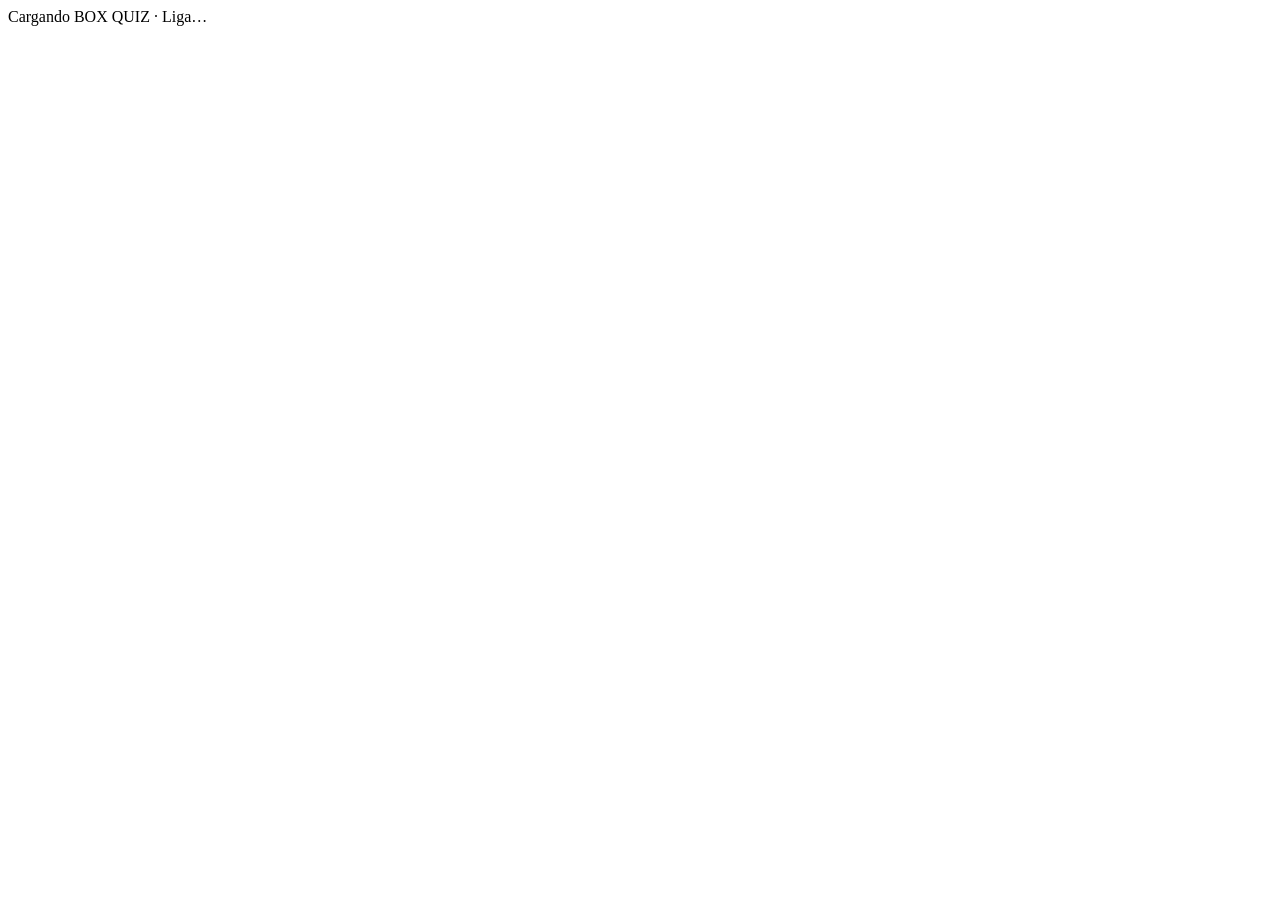
==== liga.html @ dbf91085 "Preparar BOX QUIZ V4 — liga.html" ====
<!doctype html>
<html lang="es">
<head>
<meta charset="utf-8">
<meta name="viewport" content="width=device-width,initial-scale=1,maximum-scale=1,viewport-fit=cover">
<meta name="theme-color" content="#0a0d12">
<meta name="description" content="BOX QUIZ Liga: hasta 10 jugadores por sala. Responde trivia de CrossFit y llega primero a 100 puntos.">
<title>BOX QUIZ · Liga multijugador</title>

<link rel="stylesheet" href="./liga.css?v=4">
<script defer src="./questions.js?v=4"></script>
<script defer src="./config.js?v=4"></script>
<script defer src="./liga.js?v=4"></script>
</head>
<body>
<div id="app"><div class="loading">Cargando BOX QUIZ · Liga…</div></div>
<noscript>Activa JavaScript para entrar en la liga de BOX QUIZ.</noscript>
</body>
</html>
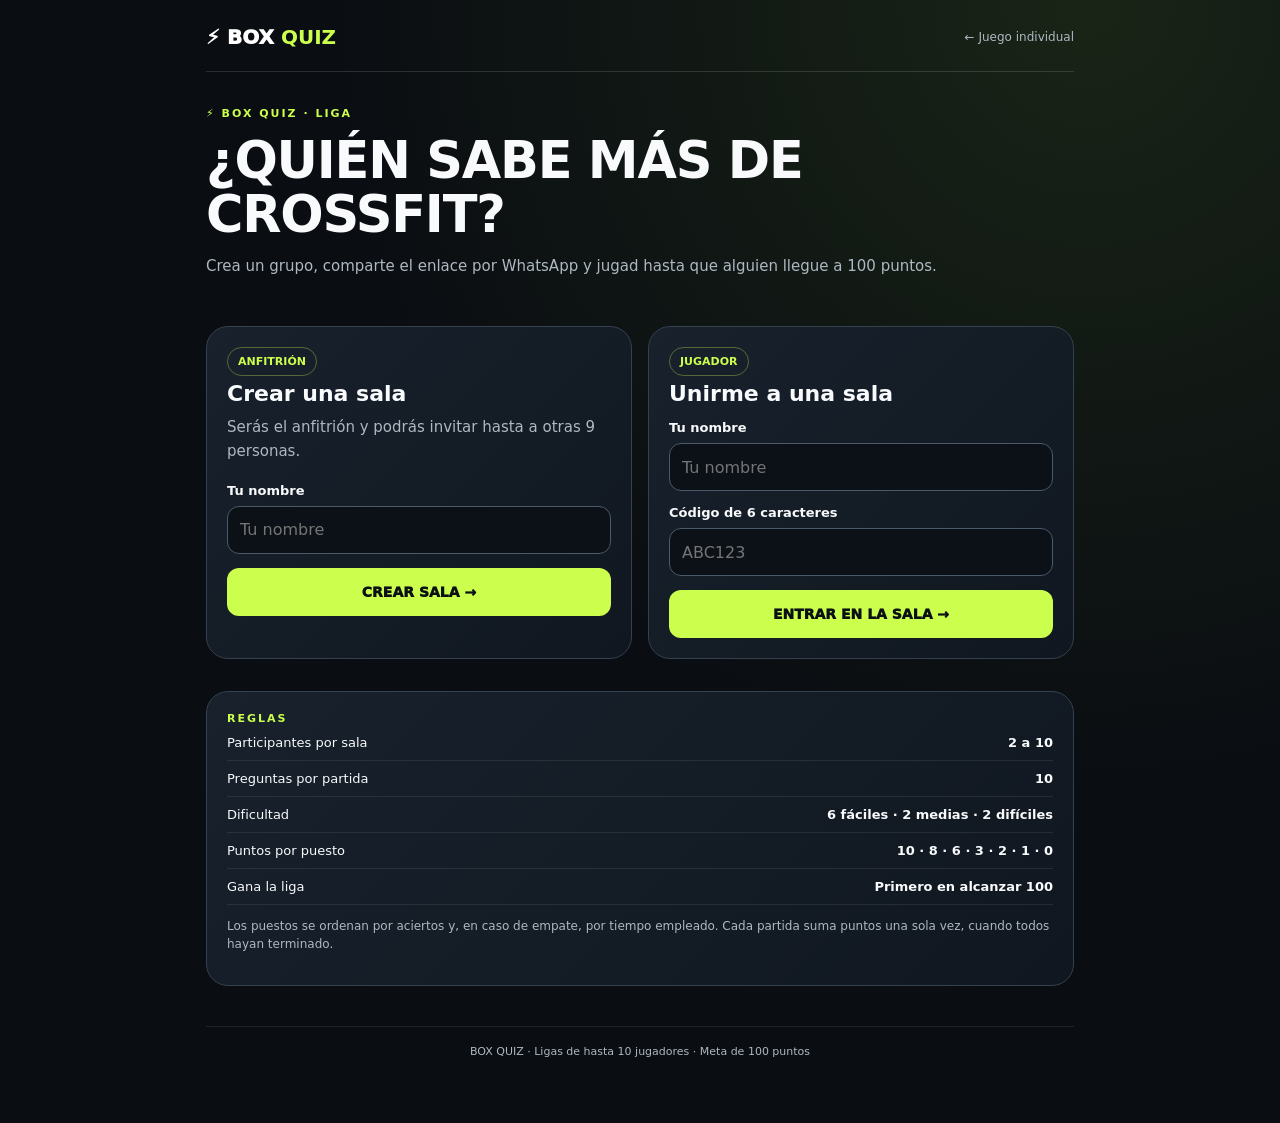
==== commit a048a996: "Corregir liga autocontenida y eliminar dependencias de archivos externos" ====
--- a/liga.html
+++ b/liga.html
@@ -7,13 +7,131 @@
 <meta name="description" content="BOX QUIZ Liga: hasta 10 jugadores por sala. Responde trivia de CrossFit y llega primero a 100 puntos.">
 <title>BOX QUIZ · Liga multijugador</title>
 
-<link rel="stylesheet" href="./liga.css?v=4">
-<script defer src="./questions.js?v=4"></script>
-<script defer src="./config.js?v=4"></script>
-<script defer src="./liga.js?v=4"></script>
+<style>
+:root{font-family:Inter,ui-sans-serif,system-ui,-apple-system,Arial,sans-serif;color-scheme:dark;--bg:#0a0d12;--panel:#151b24;--line:#34414e;--text:#f8fafc;--muted:#aeb8c1;--lime:#ccff4d}*{box-sizing:border-box}html{-webkit-text-size-adjust:100%}body{margin:0;min-height:100vh;background:radial-gradient(ellipse at 85% 0,#30471d66,transparent 50%),var(--bg);color:var(--text)}button,input{font:inherit}input{font-size:16px!important}button{cursor:pointer}button:disabled{opacity:.5;cursor:not-allowed}a{color:var(--lime)}.wrap{max-width:900px;margin:auto;padding:16px 16px 65px}.top{border-bottom:1px solid #ffffff22;padding:9px 0 22px;display:flex;align-items:center;justify-content:space-between;gap:10px}.brand{font-size:20px;font-weight:950;text-decoration:none;color:white}.brand b{color:var(--lime)}.nav{font-size:12px;text-decoration:none;color:var(--muted)}.hero{padding:30px 0 12px}.eye{font-size:11px;letter-spacing:2px;font-weight:900;color:var(--lime)}h1{font-size:clamp(32px,7vw,51px);line-height:1.06;letter-spacing:-1.2px;margin:13px 0}h2{font-size:22px;margin:0 0 10px}.lead{font-size:15px;color:var(--muted);line-height:1.55;margin:10px 0 20px}.panel{background:linear-gradient(135deg,#18212c,#101720);border:1px solid var(--line);padding:20px;border-radius:22px;margin:16px 0}.cols{display:grid;grid-template-columns:1fr 1fr;gap:16px}.field{display:grid;gap:8px;margin:14px 0}.field label{font-size:13px;font-weight:850}input{width:100%;min-height:48px;background:#0b1117;border:1px solid #4b5969;border-radius:12px;color:var(--text);padding:12px}.btn{min-height:48px;background:var(--lime);color:#0a1014;border:0;padding:13px 17px;font-size:14px;font-weight:950;border-radius:12px}.btn.alt{background:#26323f;color:var(--text);border:1px solid #495663}.btn.line{background:transparent;color:var(--muted);border:1px solid #495663}.btn.full{width:100%}.btnrow{display:flex;flex-wrap:wrap;gap:9px}.tag{display:inline-block;font-size:11px;padding:7px 10px;border:1px solid #caff4d55;color:var(--lime);border-radius:999px;font-weight:850;margin-right:5px;margin-bottom:5px}.code{font-size:clamp(38px,10vw,58px);font-weight:950;color:var(--lime);letter-spacing:5px;margin:13px 0}.muted,.fine{color:var(--muted)}.fine{font-size:12px;line-height:1.5}.tiny{font-size:12px}.center{text-align:center}.members{display:grid;grid-template-columns:repeat(2,minmax(0,1fr));gap:8px}.member{background:#0b141c;padding:12px;border:1px solid #2e3a48;border-radius:13px;display:flex;flex-direction:column;gap:5px;min-width:0}.member strong{overflow:hidden;text-overflow:ellipsis;white-space:nowrap}.member small{color:var(--muted)}.status{background:#0a131b;border:1px dashed #42505f;padding:20px;text-align:center;border-radius:14px}.status h2{margin:7px}.standings{display:grid;gap:9px}.standing{display:grid;grid-template-columns:30px 1fr 50px 50px;gap:8px;align-items:center;background:#0c151e;border:1px solid #2d3b49;padding:11px 9px;border-radius:13px}.standing.me{border-color:var(--lime)}.standing .rank{font-weight:950;color:var(--lime);font-size:19px}.standing strong{font-size:13px;white-space:nowrap;overflow:hidden;text-overflow:ellipsis;display:block}.standing small{font-size:11px;color:var(--muted)}.standing .total{font-weight:950;font-size:19px;color:var(--lime);text-align:right}.standing .earned{text-align:right;font-size:12px;color:#8dedb5}.meter{height:7px;border-radius:12px;background:#3b4951;overflow:hidden;margin:8px 0}.meter i{display:block;height:100%;background:var(--lime)}.rule{display:flex;align-items:center;justify-content:space-between;gap:10px;padding:10px 0;border-bottom:1px solid #ffffff15;font-size:13px}.rule:last-child{border:0}.progress{display:flex;align-items:center;justify-content:space-between;font-size:13px;font-weight:850;margin:12px 0}.clock{color:var(--lime);font-size:19px;font-weight:950}.clock.danger{color:#ff7b87}.opt{width:100%;background:#0c1720;color:var(--text);border:1px solid #394957;border-radius:13px;padding:14px;margin:7px 0;min-height:55px;text-align:left;font-weight:750;font-size:15px;display:flex;align-items:center;gap:13px}.opt:active{border-color:var(--lime)}.letter{background:#2a3944;border-radius:9px;padding:8px;color:var(--lime);font-size:12px;font-weight:950}.error{background:#421c27;border:1px solid #ff8298;color:#ffbec8;padding:13px;margin:15px 0;border-radius:12px;font-size:13px}.footer{text-align:center;color:var(--muted);font-size:11px;margin-top:40px;border-top:1px solid #ffffff17;padding-top:18px}.win{border-color:var(--lime);text-align:center}.win .trophy{font-size:60px}.spinner{text-align:center;color:var(--muted);padding:80px 15px}@media(max-width:650px){.cols{grid-template-columns:1fr}.wrap{padding:13px 13px 70px}.panel{padding:17px}.member{font-size:12px}.standing{grid-template-columns:26px 1fr 46px 42px;gap:5px}.standing strong{font-size:12px}.standing .total{font-size:17px}}
+</style>
+<script>
+/* BOX QUIZ V4: banco de preguntas de la aplicación actual */
+window.BOXQUIZ_SEED = [{"id":"v2-001","category":"CrossFit Games","question":"¿Quién ganó los CrossFit Games individuales masculinos de 2007?","options":["James FitzGerald","Rich Froning","Brent Fikowski","Josh Bridges"],"correct":0,"explanation":"Campeón masculino en 2007: James FitzGerald.","difficulty":"hard"},{"id":"v2-002","category":"CrossFit Games","question":"¿Quién ganó los CrossFit Games individuales femeninos de 2007?","options":["Emma Lawson","Jolie Gentry","Aimee Cringle","Brooke Wells"],"correct":1,"explanation":"Campeona femenina en 2007: Jolie Gentry.","difficulty":"hard"},{"id":"v2-003","category":"CrossFit Games","question":"¿Quién ganó los CrossFit Games individuales masculinos de 2008?","options":["Jason Khalipa","Patrick Vellner","Brent Fikowski","Josh Bridges"],"correct":0,"explanation":"Campeón masculino en 2008: Jason Khalipa.","difficulty":"hard"},{"id":"v2-004","category":"CrossFit Games","question":"¿Quién ganó los CrossFit Games individuales femeninos de 2008?","options":["Sara Sigmundsdóttir","Brooke Wells","Tia-Clair Toomey","Caity Matter"],"correct":3,"explanation":"Campeona femenina en 2008: Caity Matter.","difficulty":"hard"},{"id":"v2-005","category":"CrossFit Games","question":"¿Quién ganó los CrossFit Games individuales masculinos de 2009?","options":["Patrick Vellner","Brent Fikowski","Mikko Salo","Graham Holmberg"],"correct":2,"explanation":"Campeón masculino en 2009: Mikko Salo.","difficulty":"hard"},{"id":"v2-006","category":"CrossFit Games","question":"¿Quién ganó los CrossFit Games individuales femeninos de 2009?","options":["Tanya Wagner","Caity Matter","Brooke Wells","Katrín Davíðsdóttir"],"correct":0,"explanation":"Campeona femenina en 2009: Tanya Wagner.","difficulty":"hard"},{"id":"v2-007","category":"CrossFit Games","question":"¿Quién ganó los CrossFit Games individuales masculinos de 2010?","options":["Brent Fikowski","Justin Medeiros","Graham Holmberg","Mat Fraser"],"correct":2,"explanation":"Campeón masculino en 2010: Graham Holmberg.","difficulty":"hard"},{"id":"v2-008","category":"CrossFit Games","question":"¿Quién ganó los CrossFit Games individuales femeninos de 2010?","options":["Anníe Thorisdóttir","Kara Saunders","Samantha Briggs","Kristan Clever"],"correct":3,"explanation":"Campeona femenina en 2010: Kristan Clever.","difficulty":"hard"},{"id":"v2-009","category":"CrossFit Games","question":"¿Quién ganó los CrossFit Games individuales masculinos de 2011?","options":["Josh Bridges","Roman Khrennikov","Patrick Vellner","Rich Froning"],"correct":3,"explanation":"Campeón masculino en 2011: Rich Froning.","difficulty":"hard"},{"id":"v2-010","category":"CrossFit Games","question":"¿Quién ganó los CrossFit Games individuales femeninos de 2011?","options":["Kara Saunders","Tia-Clair Toomey","Anníe Thorisdóttir","Mal O’Brien"],"correct":2,"explanation":"Campeona femenina en 2011: Anníe Thorisdóttir.","difficulty":"hard"},{"id":"v2-011","category":"CrossFit Games","question":"¿Quién ganó los CrossFit Games individuales masculinos de 2012?","options":["James Sprague","Mat Fraser","Roman Khrennikov","Rich Froning"],"correct":3,"explanation":"Campeón masculino en 2012: Rich Froning.","difficulty":"hard"},{"id":"v2-012","category":"CrossFit Games","question":"¿Quién ganó los CrossFit Games individuales femeninos de 2012?","options":["Emma Lawson","Anníe Thorisdóttir","Kara Saunders","Brooke Wells"],"correct":1,"explanation":"Campeona femenina en 2012: Anníe Thorisdóttir.","difficulty":"hard"},{"id":"v2-013","category":"CrossFit Games","question":"¿Quién ganó los CrossFit Games individuales masculinos de 2013?","options":["Mat Fraser","Rich Froning","Josh Bridges","Noah Ohlsen"],"correct":1,"explanation":"Campeón masculino en 2013: Rich Froning.","difficulty":"medium"},{"id":"v2-014","category":"CrossFit Games","question":"¿Quién ganó los CrossFit Games individuales femeninos de 2013?","options":["Samantha Briggs","Katrín Davíðsdóttir","Mal O’Brien","Anníe Thorisdóttir"],"correct":0,"explanation":"Campeona femenina en 2013: Samantha Briggs.","difficulty":"medium"},{"id":"v2-015","category":"CrossFit Games","question":"¿Quién ganó los CrossFit Games individuales masculinos de 2014?","options":["Noah Ohlsen","James Sprague","Brent Fikowski","Rich Froning"],"correct":3,"explanation":"Campeón masculino en 2014: Rich Froning.","difficulty":"medium"},{"id":"v2-016","category":"CrossFit Games","question":"¿Quién ganó los CrossFit Games individuales femeninos de 2014?","options":["Mal O’Brien","Camille Leblanc-Bazinet","Aimee Cringle","Kara Saunders"],"correct":1,"explanation":"Campeona femenina en 2014: Camille Leblanc-Bazinet.","difficulty":"medium"},{"id":"v2-017","category":"CrossFit Games","question":"¿Quién ganó los CrossFit Games individuales masculinos de 2015?","options":["Rich Froning","James FitzGerald","Josh Bridges","Ben Smith"],"correct":3,"explanation":"Campeón masculino en 2015: Ben Smith.","difficulty":"medium"},{"id":"v2-018","category":"CrossFit Games","question":"¿Quién ganó los CrossFit Games individuales femeninos de 2015?","options":["Brooke Wells","Katrín Davíðsdóttir","Camille Leblanc-Bazinet","Kara Saunders"],"correct":1,"explanation":"Campeona femenina en 2015: Katrín Davíðsdóttir.","difficulty":"medium"},{"id":"v2-019","category":"CrossFit Games","question":"¿Quién ganó los CrossFit Games individuales masculinos de 2016?","options":["Justin Medeiros","Mat Fraser","Roman Khrennikov","Brent Fikowski"],"correct":1,"explanation":"Campeón masculino en 2016: Mat Fraser.","difficulty":"easy"},{"id":"v2-020","category":"CrossFit Games","question":"¿Quién ganó los CrossFit Games individuales femeninos de 2016?","options":["Brooke Wells","Sara Sigmundsdóttir","Emma Lawson","Katrín Davíðsdóttir"],"correct":3,"explanation":"Campeona femenina en 2016: Katrín Davíðsdóttir.","difficulty":"medium"},{"id":"v2-021","category":"CrossFit Games","question":"¿Quién ganó los CrossFit Games individuales masculinos de 2017?","options":["Roman Khrennikov","Josh Bridges","Mikko Salo","Mat Fraser"],"correct":3,"explanation":"Campeón masculino en 2017: Mat Fraser.","difficulty":"easy"},{"id":"v2-022","category":"CrossFit Games","question":"¿Quién ganó los CrossFit Games individuales femeninos de 2017?","options":["Brooke Wells","Kara Saunders","Tia-Clair Toomey","Tanya Wagner"],"correct":2,"explanation":"Campeona femenina en 2017: Tia-Clair Toomey.","difficulty":"easy"},{"id":"v2-023","category":"CrossFit Games","question":"¿Quién ganó los CrossFit Games individuales masculinos de 2018?","options":["Mat Fraser","Noah Ohlsen","Graham Holmberg","Josh Bridges"],"correct":0,"explanation":"Campeón masculino en 2018: Mat Fraser.","difficulty":"easy"},{"id":"v2-024","category":"CrossFit Games","question":"¿Quién ganó los CrossFit Games individuales femeninos de 2018?","options":["Tia-Clair Toomey","Jolie Gentry","Emma Lawson","Mal O’Brien"],"correct":0,"explanation":"Campeona femenina en 2018: Tia-Clair Toomey.","difficulty":"easy"},{"id":"v2-025","category":"CrossFit Games","question":"¿Quién ganó los CrossFit Games individuales masculinos de 2019?","options":["Jayson Hopper","Mat Fraser","Noah Ohlsen","Jason Khalipa"],"correct":1,"explanation":"Campeón masculino en 2019: Mat Fraser.","difficulty":"easy"},{"id":"v2-026","category":"CrossFit Games","question":"¿Quién ganó los CrossFit Games individuales femeninos de 2019?","options":["Tia-Clair Toomey","Caity Matter","Sara Sigmundsdóttir","Emma Lawson"],"correct":0,"explanation":"Campeona femenina en 2019: Tia-Clair Toomey.","difficulty":"easy"},{"id":"v2-027","category":"CrossFit Games","question":"¿Quién ganó los CrossFit Games individuales masculinos de 2020?","options":["James Sprague","Justin Medeiros","Mat Fraser","Josh Bridges"],"correct":2,"explanation":"Campeón masculino en 2020: Mat Fraser.","difficulty":"easy"},{"id":"v2-028","category":"CrossFit Games","question":"¿Quién ganó los CrossFit Games individuales femeninos de 2020?","options":["Emma Lawson","Mal O’Brien","Kara Saunders","Tia-Clair Toomey"],"correct":3,"explanation":"Campeona femenina en 2020: Tia-Clair Toomey.","difficulty":"easy"},{"id":"v2-029","category":"CrossFit Games","question":"¿Quién ganó los CrossFit Games individuales masculinos de 2021?","options":["Patrick Vellner","Graham Holmberg","Justin Medeiros","Brent Fikowski"],"correct":2,"explanation":"Campeón masculino en 2021: Justin Medeiros.","difficulty":"medium"},{"id":"v2-030","category":"CrossFit Games","question":"¿Quién ganó los CrossFit Games individuales femeninos de 2021?","options":["Tia-Clair Toomey","Kristan Clever","Samantha Briggs","Mal O’Brien"],"correct":0,"explanation":"Campeona femenina en 2021: Tia-Clair Toomey.","difficulty":"easy"},{"id":"v2-031","category":"CrossFit Games","question":"¿Quién ganó los CrossFit Games individuales masculinos de 2022?","options":["Josh Bridges","Brent Fikowski","Justin Medeiros","Jason Khalipa"],"correct":2,"explanation":"Campeón masculino en 2022: Justin Medeiros.","difficulty":"medium"},{"id":"v2-032","category":"CrossFit Games","question":"¿Quién ganó los CrossFit Games individuales femeninos de 2022?","options":["Sara Sigmundsdóttir","Brooke Wells","Tia-Clair Toomey","Kara Saunders"],"correct":2,"explanation":"Campeona femenina en 2022: Tia-Clair Toomey.","difficulty":"easy"},{"id":"v2-033","category":"CrossFit Games","question":"¿Quién ganó los CrossFit Games individuales masculinos de 2023?","options":["Brent Fikowski","Jeffrey Adler","Justin Medeiros","Patrick Vellner"],"correct":1,"explanation":"Campeón masculino en 2023: Jeffrey Adler.","difficulty":"medium"},{"id":"v2-034","category":"CrossFit Games","question":"¿Quién ganó los CrossFit Games individuales femeninos de 2023?","options":["Anníe Thorisdóttir","Laura Horvath","Tanya Wagner","Tia-Clair Toomey"],"correct":1,"explanation":"Campeona femenina en 2023: Laura Horvath.","difficulty":"medium"},{"id":"v2-035","category":"CrossFit Games","question":"¿Quién ganó los CrossFit Games individuales masculinos de 2024?","options":["Rich Froning","James Sprague","Jeffrey Adler","Patrick Vellner"],"correct":1,"explanation":"Campeón masculino en 2024: James Sprague.","difficulty":"medium"},{"id":"v2-036","category":"CrossFit Games","question":"¿Quién ganó los CrossFit Games individuales femeninos de 2024?","options":["Katrín Davíðsdóttir","Tia-Clair Toomey","Jolie Gentry","Brooke Wells"],"correct":1,"explanation":"Campeona femenina en 2024: Tia-Clair Toomey.","difficulty":"medium"},{"id":"v2-037","category":"CrossFit Games","question":"¿Quién ganó los CrossFit Games individuales masculinos de 2025?","options":["Noah Ohlsen","Mat Fraser","Jayson Hopper","Josh Bridges"],"correct":2,"explanation":"Campeón masculino en 2025: Jayson Hopper.","difficulty":"medium"},{"id":"v2-038","category":"CrossFit Games","question":"¿Quién ganó los CrossFit Games individuales femeninos de 2025?","options":["Mal O’Brien","Aimee Cringle","Tia-Clair Toomey","Anníe Thorisdóttir"],"correct":2,"explanation":"Campeona femenina en 2025: Tia-Clair Toomey.","difficulty":"medium"},{"id":"v2-039","category":"CrossFit Games","question":"¿Quién ganó los CrossFit Games individuales masculinos de 2026?","options":["Brent Fikowski","Ben Smith","James Sprague","Patrick Vellner"],"correct":2,"explanation":"Campeón masculino en 2026: James Sprague.","difficulty":"medium"},{"id":"v2-040","category":"CrossFit Games","question":"¿Quién ganó los CrossFit Games individuales femeninos de 2026?","options":["Emma Lawson","Sara Sigmundsdóttir","Jolie Gentry","Aimee Cringle"],"correct":3,"explanation":"Campeona femenina en 2026: Aimee Cringle.","difficulty":"medium"},{"id":"v2-041","category":"CrossFit Games","question":"¿Qué pareja ganó el título individual masculino y femenino en los Games de 2007?","options":["Ben Smith y Katrín Davíðsdóttir","James Sprague y Tia-Clair Toomey","Mat Fraser y Tia-Clair Toomey","James FitzGerald y Jolie Gentry"],"correct":3,"explanation":"El doblete de 2007 fue James FitzGerald y Jolie Gentry.","difficulty":"hard"},{"id":"v2-042","category":"CrossFit Games","question":"¿Qué pareja ganó el título individual masculino y femenino en los Games de 2008?","options":["Rich Froning y Anníe Thorisdóttir","Justin Medeiros y Tia-Clair Toomey","James Sprague y Tia-Clair Toomey","Jason Khalipa y Caity Matter"],"correct":3,"explanation":"El doblete de 2008 fue Jason Khalipa y Caity Matter.","difficulty":"hard"},{"id":"v2-043","category":"CrossFit Games","question":"¿Qué pareja ganó el título individual masculino y femenino en los Games de 2009?","options":["Mikko Salo y Tanya Wagner","Jeffrey Adler y Laura Horvath","Rich Froning y Samantha Briggs","Mat Fraser y Tia-Clair Toomey"],"correct":0,"explanation":"El doblete de 2009 fue Mikko Salo y Tanya Wagner.","difficulty":"hard"},{"id":"v2-044","category":"CrossFit Games","question":"¿Qué pareja ganó el título individual masculino y femenino en los Games de 2010?","options":["Jason Khalipa y Caity Matter","Graham Holmberg y Kristan Clever","James Sprague y Tia-Clair Toomey","Ben Smith y Katrín Davíðsdóttir"],"correct":1,"explanation":"El doblete de 2010 fue Graham Holmberg y Kristan Clever.","difficulty":"hard"},{"id":"v2-045","category":"CrossFit Games","question":"¿Qué pareja ganó el título individual masculino y femenino en los Games de 2011?","options":["Justin Medeiros y Tia-Clair Toomey","Rich Froning y Anníe Thorisdóttir","Jeffrey Adler y Laura Horvath","James FitzGerald y Jolie Gentry"],"correct":1,"explanation":"El doblete de 2011 fue Rich Froning y Anníe Thorisdóttir.","difficulty":"hard"},{"id":"v2-046","category":"CrossFit Games","question":"¿Qué pareja ganó el título individual masculino y femenino en los Games de 2012?","options":["Rich Froning y Anníe Thorisdóttir","James Sprague y Aimee Cringle","Rich Froning y Samantha Briggs","Rich Froning y Camille Leblanc-Bazinet"],"correct":0,"explanation":"El doblete de 2012 fue Rich Froning y Anníe Thorisdóttir.","difficulty":"hard"},{"id":"v2-047","category":"CrossFit Games","question":"¿Qué pareja ganó el título individual masculino y femenino en los Games de 2013?","options":["Rich Froning y Samantha Briggs","Mat Fraser y Tia-Clair Toomey","Justin Medeiros y Tia-Clair Toomey","James FitzGerald y Jolie Gentry"],"correct":0,"explanation":"El doblete de 2013 fue Rich Froning y Samantha Briggs.","difficulty":"hard"},{"id":"v2-048","category":"CrossFit Games","question":"¿Qué pareja ganó el título individual masculino y femenino en los Games de 2014?","options":["James Sprague y Tia-Clair Toomey","James FitzGerald y Jolie Gentry","Rich Froning y Camille Leblanc-Bazinet","Mikko Salo y Tanya Wagner"],"correct":2,"explanation":"El doblete de 2014 fue Rich Froning y Camille Leblanc-Bazinet.","difficulty":"hard"},{"id":"v2-049","category":"CrossFit Games","question":"¿Qué pareja ganó el título individual masculino y femenino en los Games de 2015?","options":["Ben Smith y Katrín Davíðsdóttir","Rich Froning y Camille Leblanc-Bazinet","Rich Froning y Anníe Thorisdóttir","James Sprague y Aimee Cringle"],"correct":0,"explanation":"El doblete de 2015 fue Ben Smith y Katrín Davíðsdóttir.","difficulty":"hard"},{"id":"v2-050","category":"CrossFit Games","question":"¿Qué pareja ganó el título individual masculino y femenino en los Games de 2016?","options":["Mat Fraser y Katrín Davíðsdóttir","Mat Fraser y Tia-Clair Toomey","Rich Froning y Camille Leblanc-Bazinet","Graham Holmberg y Kristan Clever"],"correct":0,"explanation":"El doblete de 2016 fue Mat Fraser y Katrín Davíðsdóttir.","difficulty":"hard"},{"id":"v2-051","category":"CrossFit Games","question":"¿Qué pareja ganó el título individual masculino y femenino en los Games de 2017?","options":["Mat Fraser y Tia-Clair Toomey","Rich Froning y Camille Leblanc-Bazinet","Mikko Salo y Tanya Wagner","Graham Holmberg y Kristan Clever"],"correct":0,"explanation":"El doblete de 2017 fue Mat Fraser y Tia-Clair Toomey.","difficulty":"hard"},{"id":"v2-052","category":"CrossFit Games","question":"¿Qué pareja ganó el título individual masculino y femenino en los Games de 2018?","options":["Ben Smith y Katrín Davíðsdóttir","James Sprague y Tia-Clair Toomey","Mat Fraser y Tia-Clair Toomey","Jason Khalipa y Caity Matter"],"correct":2,"explanation":"El doblete de 2018 fue Mat Fraser y Tia-Clair Toomey.","difficulty":"hard"},{"id":"v2-053","category":"CrossFit Games","question":"¿Qué pareja ganó el título individual masculino y femenino en los Games de 2019?","options":["James FitzGerald y Jolie Gentry","Rich Froning y Anníe Thorisdóttir","Mikko Salo y Tanya Wagner","Mat Fraser y Tia-Clair Toomey"],"correct":3,"explanation":"El doblete de 2019 fue Mat Fraser y Tia-Clair Toomey.","difficulty":"hard"},{"id":"v2-054","category":"CrossFit Games","question":"¿Qué pareja ganó el título individual masculino y femenino en los Games de 2020?","options":["Mikko Salo y Tanya Wagner","James FitzGerald y Jolie Gentry","Mat Fraser y Tia-Clair Toomey","Rich Froning y Anníe Thorisdóttir"],"correct":2,"explanation":"El doblete de 2020 fue Mat Fraser y Tia-Clair Toomey.","difficulty":"hard"},{"id":"v2-055","category":"CrossFit Games","question":"¿Qué pareja ganó el título individual masculino y femenino en los Games de 2021?","options":["Jayson Hopper y Tia-Clair Toomey","Mat Fraser y Tia-Clair Toomey","Justin Medeiros y Tia-Clair Toomey","Ben Smith y Katrín Davíðsdóttir"],"correct":2,"explanation":"El doblete de 2021 fue Justin Medeiros y Tia-Clair Toomey.","difficulty":"hard"},{"id":"v2-056","category":"CrossFit Games","question":"¿Qué pareja ganó el título individual masculino y femenino en los Games de 2022?","options":["Rich Froning y Anníe Thorisdóttir","Mat Fraser y Katrín Davíðsdóttir","Mikko Salo y Tanya Wagner","Justin Medeiros y Tia-Clair Toomey"],"correct":3,"explanation":"El doblete de 2022 fue Justin Medeiros y Tia-Clair Toomey.","difficulty":"hard"},{"id":"v2-057","category":"CrossFit Games","question":"¿Qué pareja ganó el título individual masculino y femenino en los Games de 2023?","options":["Justin Medeiros y Tia-Clair Toomey","James Sprague y Aimee Cringle","Mat Fraser y Katrín Davíðsdóttir","Jeffrey Adler y Laura Horvath"],"correct":3,"explanation":"El doblete de 2023 fue Jeffrey Adler y Laura Horvath.","difficulty":"hard"},{"id":"v2-058","category":"CrossFit Games","question":"¿Qué pareja ganó el título individual masculino y femenino en los Games de 2024?","options":["James Sprague y Tia-Clair Toomey","James FitzGerald y Jolie Gentry","Rich Froning y Anníe Thorisdóttir","Justin Medeiros y Tia-Clair Toomey"],"correct":0,"explanation":"El doblete de 2024 fue James Sprague y Tia-Clair Toomey.","difficulty":"hard"},{"id":"v2-059","category":"CrossFit Games","question":"¿Qué pareja ganó el título individual masculino y femenino en los Games de 2025?","options":["Mikko Salo y Tanya Wagner","Justin Medeiros y Tia-Clair Toomey","Jayson Hopper y Tia-Clair Toomey","James Sprague y Aimee Cringle"],"correct":2,"explanation":"El doblete de 2025 fue Jayson Hopper y Tia-Clair Toomey.","difficulty":"hard"},{"id":"v2-060","category":"CrossFit Games","question":"¿Qué pareja ganó el título individual masculino y femenino en los Games de 2026?","options":["Justin Medeiros y Tia-Clair Toomey","James FitzGerald y Jolie Gentry","James Sprague y Aimee Cringle","Rich Froning y Samantha Briggs"],"correct":2,"explanation":"El doblete de 2026 fue James Sprague y Aimee Cringle.","difficulty":"hard"},{"id":"v2-061","category":"CrossFit Games","question":"¿En qué año se proclamó campeón/a individual de los Games Ben Smith?","options":["2017","2014","2018","2015"],"correct":3,"explanation":"Ben Smith ganó la edición de 2015.","difficulty":"hard"},{"id":"v2-062","category":"CrossFit Games","question":"¿En qué año se proclamó campeón/a individual de los Games Jason Khalipa?","options":["2007","2011","2008","2012"],"correct":2,"explanation":"Jason Khalipa ganó la edición de 2008.","difficulty":"hard"},{"id":"v2-063","category":"CrossFit Games","question":"¿En qué año se proclamó campeón/a individual de los Games Mikko Salo?","options":["2011","2009","2007","2010"],"correct":1,"explanation":"Mikko Salo ganó la edición de 2009.","difficulty":"hard"},{"id":"v2-064","category":"CrossFit Games","question":"¿En qué año se proclamó campeón/a individual de los Games Graham Holmberg?","options":["2012","2011","2009","2010"],"correct":3,"explanation":"Graham Holmberg ganó la edición de 2010.","difficulty":"hard"},{"id":"v2-065","category":"CrossFit Games","question":"¿En qué año se proclamó campeón/a individual de los Games Samantha Briggs?","options":["2016","2010","2013","2012"],"correct":2,"explanation":"Samantha Briggs ganó la edición de 2013.","difficulty":"hard"},{"id":"v2-066","category":"CrossFit Games","question":"¿En qué año se proclamó campeón/a individual de los Games Camille Leblanc-Bazinet?","options":["2014","2015","2012","2017"],"correct":0,"explanation":"Camille Leblanc-Bazinet ganó la edición de 2014.","difficulty":"hard"},{"id":"v2-067","category":"CrossFit Games","question":"¿En qué año se proclamó campeón/a individual de los Games Laura Horvath?","options":["2022","2023","2021","2025"],"correct":1,"explanation":"Laura Horvath ganó la edición de 2023.","difficulty":"hard"},{"id":"v2-068","category":"CrossFit Games","question":"¿En qué año se proclamó campeón/a individual de los Games Jeffrey Adler?","options":["2021","2023","2026","2022"],"correct":1,"explanation":"Jeffrey Adler ganó la edición de 2023.","difficulty":"hard"},{"id":"v2-069","category":"CrossFit Games","question":"¿En qué año se proclamó campeón/a individual de los Games Jayson Hopper?","options":["2026","2025","2021","2023"],"correct":1,"explanation":"Jayson Hopper ganó la edición de 2025.","difficulty":"hard"},{"id":"v2-070","category":"CrossFit Games","question":"¿En qué año se proclamó campeón/a individual de los Games Aimee Cringle?","options":["2025","2023","2026","2024"],"correct":2,"explanation":"Aimee Cringle ganó la edición de 2026.","difficulty":"hard"},{"id":"v2-071","category":"CrossFit Games","question":"¿En qué año se proclamó campeón/a individual de los Games James FitzGerald?","options":["2010","2007","2011","2009"],"correct":1,"explanation":"James FitzGerald ganó la edición de 2007.","difficulty":"hard"},{"id":"v2-072","category":"CrossFit Games","question":"¿En qué año se proclamó campeón/a individual de los Games Jolie Gentry?","options":["2011","2010","2009","2007"],"correct":3,"explanation":"Jolie Gentry ganó la edición de 2007.","difficulty":"hard"},{"id":"v2-073","category":"CrossFit Games","question":"¿Qué significa «HWPO», lema asociado a Mat Fraser?","options":["Heavy Weight Push Only","High Workouts Power Output","Hard Work Pays Off","Hard WODs Perfect Outcome"],"correct":2,"explanation":"El lema de Fraser significa Hard Work Pays Off.","difficulty":"easy"},{"id":"v2-074","category":"CrossFit Games","question":"¿En qué disciplina olímpica destacó Mat Fraser antes del CrossFit?","options":["Natación","Halterofilia","Lucha grecorromana","Esquí alpino"],"correct":1,"explanation":"Fraser compitió en halterofilia antes de CrossFit.","difficulty":"easy"},{"id":"v2-075","category":"CrossFit Games","question":"¿Qué atleta ganó los Games masculinos de 2015 tras ser segundo Fraser?","options":["Rich Froning","Scott Panchik","Ben Smith","Josh Bridges"],"correct":2,"explanation":"Ben Smith superó a Fraser en 2015.","difficulty":"easy"},{"id":"v2-076","category":"CrossFit Games","question":"¿Cuántos títulos individuales masculinos ganó Mat Fraser?","options":["4","5","7","6"],"correct":1,"explanation":"Fraser ganó de 2016 a 2020: cinco.","difficulty":"easy"},{"id":"v2-077","category":"CrossFit Games","question":"¿En qué evento de 2018 cayó Mat Fraser al pasar una red de carga?","options":["Chaos","The Crit","The Fibonacci Final","The Battleground"],"correct":3,"explanation":"La caída fue en la red de carga del evento The Battleground de 2018.","difficulty":"medium"},{"id":"v2-078","category":"CrossFit Games","question":"¿Qué obstáculo provocó la caída de Fraser en The Battleground de 2018?","options":["Una red de carga","Un muro de handstand push-ups","Una cuerda vertical de trepa","Un pegboard"],"correct":0,"explanation":"Fue en un cargo net del circuito de obstáculos, no una cuerda de trepa.","difficulty":"hard"},{"id":"v2-079","category":"CrossFit Games","question":"¿En qué año sufrió Fraser la célebre caída en The Battleground?","options":["2017","2019","2018","2015"],"correct":2,"explanation":"Ocurrió en 2018.","difficulty":"hard"},{"id":"v2-080","category":"CrossFit Games","question":"¿En qué Games perjudicó el Soccer Chipper el rendimiento de Fraser en la cuerda?","options":["2017","2015","2016","2014"],"correct":1,"explanation":"En 2015, legless rope climbs formaban parte del Soccer Chipper.","difficulty":"hard"},{"id":"v2-081","category":"CrossFit Games","question":"¿Cuál fue el elemento de trepa del Soccer Chipper 2015?","options":["Cuatro legless rope climbs","Tres rope climbs con pies","Ocho rope climbs con pies","Dos subidas a pegboard"],"correct":0,"explanation":"El evento combinaba Pig flip, legless rope climbs y handstand walk.","difficulty":"hard"},{"id":"v2-082","category":"CrossFit Games","question":"¿Quién ganó el evento Soccer Chipper masculino de 2015?","options":["Rich Froning","Mat Fraser","Ben Smith","Noah Ohlsen"],"correct":2,"explanation":"Ben Smith ganó y recortó la ventaja de Fraser.","difficulty":"hard"},{"id":"v2-083","category":"CrossFit Games","question":"¿Qué gran obstáculo de carga formaba parte del Soccer Chipper de 2015?","options":["The Worm","The Pig","The Yoke","The Snail"],"correct":1,"explanation":"The Pig era una estructura pesada que había que voltear.","difficulty":"hard"},{"id":"v2-084","category":"CrossFit Games","question":"¿Qué dos atletas dominaron la clasificación masculina de 2015 en la lucha por el título?","options":["Rich Froning y Jason Khalipa","Jeffrey Adler y James Sprague","Justin Medeiros y Pat Vellner","Ben Smith y Mat Fraser"],"correct":3,"explanation":"Smith fue primero y Fraser segundo.","difficulty":"medium"},{"id":"v2-085","category":"CrossFit Games","question":"¿Qué atleta fue segundo en los Games de 2014 y de 2015?","options":["Ben Smith","Brent Fikowski","Mat Fraser","Scott Panchik"],"correct":2,"explanation":"Fraser encadenó dos platas antes de sus cinco títulos.","difficulty":"medium"},{"id":"v2-086","category":"CrossFit Games","question":"¿Qué atleta estuvo varios años cerca de ganar antes de su primer título en 2016?","options":["Mat Fraser","Jayson Hopper","Justin Medeiros","Jeffrey Adler"],"correct":0,"explanation":"Fraser fue segundo en 2014 y 2015.","difficulty":"medium"},{"id":"v2-087","category":"CrossFit Games","question":"¿Dónde se celebraron los primeros CrossFit Games?","options":["Carson, California","Fort Worth, Texas","Aromas, California","Madison, Wisconsin"],"correct":2,"explanation":"La primera sede fue el CrossFit Ranch de Aromas.","difficulty":"easy"},{"id":"v2-088","category":"CrossFit Games","question":"¿Qué atleta era conocido como «The Engine» en los Games?","options":["Samantha Briggs","Brooke Wells","Katrín Davíðsdóttir","Camille Leblanc-Bazinet"],"correct":0,"explanation":"Sam Briggs recibió el apodo de The Engine.","difficulty":"medium"},{"id":"v2-089","category":"CrossFit Games","question":"Si dos atletas reman al mismo ritmo por 500 m, ¿qué indica un split menor?","options":["Que acaba necesariamente después","Que el atleta va más rápido","Que hace menos calorías por igualdad de tiempo","Que el atleta produce menos metros por minuto"],"correct":1,"explanation":"Un split menor implica mayor velocidad de remo.","difficulty":"medium"},{"id":"v2-090","category":"CrossFit Games","question":"¿En qué año ganó Tia-Clair Toomey su primer título individual?","options":["2018","2017","2016","2019"],"correct":1,"explanation":"Toomey fue primera en 2017.","difficulty":"easy"},{"id":"v2-091","category":"CrossFit Games","question":"¿En qué año se disputaron los primeros CrossFit Games?","options":["2008","2010","2009","2007"],"correct":3,"explanation":"La primera edición se celebró en Aromas, California, en 2007.","difficulty":"easy"},{"id":"v2-092","category":"CrossFit Games","question":"¿En qué año apareció por primera vez el Open de CrossFit?","options":["2007","2014","2009","2011"],"correct":3,"explanation":"El primer Open fue en 2011.","difficulty":"easy"},{"id":"v2-093","category":"CrossFit Games","question":"¿En qué año se utilizó por primera vez una mancuerna en el Open individual?","options":["2018","2017","2015","2016"],"correct":1,"explanation":"El Open 17.1 introdujo la mancuerna individual en el Open.","difficulty":"medium"},{"id":"v2-094","category":"CrossFit Games","question":"¿Qué Open de 2018 repetía una escalera de thrusters y C2B de años anteriores?","options":["18.5","18.2","18.4","18.3"],"correct":0,"explanation":"18.5 replicó el esquema de 11.6 / 12.5.","difficulty":"hard"},{"id":"v2-095","category":"CrossFit Games","question":"¿En qué ciudad se celebraron los Games desde 2017 hasta 2023?","options":["Aromas, California","Carson, California","Fort Worth, Texas","Madison, Wisconsin"],"correct":3,"explanation":"Madison fue sede habitual del 2017 al 2023.","difficulty":"easy"},{"id":"v2-096","category":"CrossFit Games","question":"¿A qué ciudad se trasladaron los Games de 2024?","options":["Carson, California","Austin, Texas","Fort Worth, Texas","Madison, Wisconsin"],"correct":2,"explanation":"En 2024 se celebraron en Fort Worth.","difficulty":"easy"},{"id":"v2-097","category":"CrossFit Games","question":"¿En qué año comenzó la racha de cuatro títulos individuales seguidos de Rich Froning?","options":["2011","2012","2013","2010"],"correct":0,"explanation":"Ganó de 2011 a 2014.","difficulty":"medium"},{"id":"v2-098","category":"CrossFit Games","question":"¿En qué año se fundó CrossFit como empresa?","options":["2000","2010","2005","1995"],"correct":0,"explanation":"CrossFit, Inc. se fundó en 2000.","difficulty":"medium"},{"id":"v2-099","category":"CrossFit Games","question":"¿Qué atleta ganó dos títulos individuales consecutivos en 2021 y 2022?","options":["James Sprague","Ben Smith","Jeffrey Adler","Justin Medeiros"],"correct":3,"explanation":"Medeiros obtuvo dos títulos seguidos.","difficulty":"medium"},{"id":"v2-100","category":"CrossFit Games","question":"¿Quién fue uno de los presentadores históricos del Open y director de los Games?","options":["Mat Fraser","Noah Ohlsen","Jason Khalipa","Dave Castro"],"correct":3,"explanation":"Dave Castro dirigió eventos y anuncios de Open.","difficulty":"medium"},{"id":"v2-102","category":"CrossFit Open","question":"¿Qué combinación corresponde al Open 11.1?","options":["9 deadlifts + 12 push-ups + 15 box jumps","Thrusters y chest-to-bar en escalera 3-6-9...","5 power cleans + 10 toes-to-bar + 15 wall balls","30 double-unders + 15 power snatches"],"correct":3,"explanation":"11.1: 30 double-unders por 15 power snatches.","difficulty":"hard"},{"id":"v2-104","category":"CrossFit Open","question":"¿Qué combinación corresponde al Open 11.2?","options":["30 double-unders + 15 power snatches","Squat clean + jerk con 165 lb","9 deadlifts + 12 push-ups + 15 box jumps","5 power cleans + 10 toes-to-bar + 15 wall balls"],"correct":2,"explanation":"11.2: 9-12-15 con deadlift, flexiones y cajón.","difficulty":"hard"},{"id":"v2-106","category":"CrossFit Open","question":"¿Qué combinación corresponde al Open 11.3?","options":["30 double-unders + 15 power snatches","Squat clean + jerk con 165 lb","9 deadlifts + 12 push-ups + 15 box jumps","60 bar-facing burpees + 30 overhead squats + 10 ring muscle-ups"],"correct":1,"explanation":"11.3: Clean y jerk pesado en AMRAP de 5 minutos.","difficulty":"hard"},{"id":"v2-108","category":"CrossFit Open","question":"¿Qué combinación corresponde al Open 11.4?","options":["60 bar-facing burpees + 30 overhead squats + 10 ring muscle-ups","Squat clean + jerk con 165 lb","Thrusters y chest-to-bar en escalera 3-6-9...","5 power cleans + 10 toes-to-bar + 15 wall balls"],"correct":0,"explanation":"11.4: 60 burpees antes de overhead squats y muscle-ups.","difficulty":"hard"},{"id":"v2-110","category":"CrossFit Open","question":"¿Qué combinación corresponde al Open 11.5?","options":["9 deadlifts + 12 push-ups + 15 box jumps","60 bar-facing burpees + 30 overhead squats + 10 ring muscle-ups","Thrusters y chest-to-bar en escalera 3-6-9...","5 power cleans + 10 toes-to-bar + 15 wall balls"],"correct":3,"explanation":"11.5: 5-10-15 de power cleans, toes-to-bar y wall balls.","difficulty":"hard"},{"id":"v2-112","category":"CrossFit Open","question":"¿Qué combinación corresponde al Open 11.6?","options":["9 deadlifts + 12 push-ups + 15 box jumps","60 bar-facing burpees + 30 overhead squats + 10 ring muscle-ups","Thrusters y chest-to-bar en escalera 3-6-9...","30 double-unders + 15 power snatches"],"correct":2,"explanation":"11.6: Escalera 3-6-9 de thrusters y chest-to-bar.","difficulty":"hard"},{"id":"v2-114","category":"CrossFit Open","question":"¿Qué combinación corresponde al Open 12.1?","options":["15 box jumps + 12 push presses + 9 toes-to-bar","150 wall balls + 90 double-unders + 30 muscle-ups","30 snatches por tramo con carga ascendente","Burpees exclusivamente"],"correct":3,"explanation":"12.1: Solo burpees durante siete minutos.","difficulty":"medium"},{"id":"v2-116","category":"CrossFit Open","question":"¿Qué combinación corresponde al Open 12.2?","options":["Escalera de thrusters y chest-to-bar 3-6-9...","150 wall balls + 90 double-unders + 30 muscle-ups","30 snatches por tramo con carga ascendente","15 box jumps + 12 push presses + 9 toes-to-bar"],"correct":2,"explanation":"12.2: Bloques de 30 snatches cada vez más pesados.","difficulty":"hard"},{"id":"v2-118","category":"CrossFit Open","question":"¿Qué combinación corresponde al Open 12.3?","options":["Burpees exclusivamente","15 box jumps + 12 push presses + 9 toes-to-bar","30 snatches por tramo con carga ascendente","Escalera de thrusters y chest-to-bar 3-6-9..."],"correct":1,"explanation":"12.3: 15-12-9 con box jumps, push presses y TTB.","difficulty":"hard"},{"id":"v2-120","category":"CrossFit Open","question":"¿Qué combinación corresponde al Open 12.4?","options":["Escalera de thrusters y chest-to-bar 3-6-9...","15 box jumps + 12 push presses + 9 toes-to-bar","Burpees exclusivamente","150 wall balls + 90 double-unders + 30 muscle-ups"],"correct":3,"explanation":"12.4: 150 wall balls antes de 90 dobles y 30 muscle-ups.","difficulty":"hard"},{"id":"v2-122","category":"CrossFit Open","question":"¿Qué combinación corresponde al Open 12.5?","options":["15 box jumps + 12 push presses + 9 toes-to-bar","Escalera de thrusters y chest-to-bar 3-6-9...","Burpees exclusivamente","150 wall balls + 90 double-unders + 30 muscle-ups"],"correct":1,"explanation":"12.5: Escalera 3-6-9 de thrusters y chest-to-bar.","difficulty":"hard"},{"id":"v2-124","category":"CrossFit Open","question":"¿Qué combinación corresponde al Open 13.1?","options":["150 wall balls + 90 double-unders + 30 muscle-ups","5 shoulder-to-overhead + 10 deadlifts + 15 box jumps","Clean & jerks y toes-to-bar en escalera 3-6-9...","Burpees y snatches con cargas crecientes"],"correct":3,"explanation":"13.1: 40-30-20-10 burpees intercalados con snatches.","difficulty":"hard"},{"id":"v2-126","category":"CrossFit Open","question":"¿Qué combinación corresponde al Open 13.2?","options":["15 thrusters + 15 chest-to-bar por ronda; ampliaciones","5 shoulder-to-overhead + 10 deadlifts + 15 box jumps","Burpees y snatches con cargas crecientes","150 wall balls + 90 double-unders + 30 muscle-ups"],"correct":1,"explanation":"13.2: 5-10-15: shoulder-to-overhead, deadlift y cajón.","difficulty":"hard"},{"id":"v2-128","category":"CrossFit Open","question":"¿Qué combinación corresponde al Open 13.3?","options":["5 shoulder-to-overhead + 10 deadlifts + 15 box jumps","15 thrusters + 15 chest-to-bar por ronda; ampliaciones","Clean & jerks y toes-to-bar en escalera 3-6-9...","150 wall balls + 90 double-unders + 30 muscle-ups"],"correct":3,"explanation":"13.3: 150 wall balls, 90 double-unders y 30 muscle-ups.","difficulty":"hard"},{"id":"v2-130","category":"CrossFit Open","question":"¿Qué combinación corresponde al Open 13.4?","options":["15 thrusters + 15 chest-to-bar por ronda; ampliaciones","Burpees y snatches con cargas crecientes","Clean & jerks y toes-to-bar en escalera 3-6-9...","150 wall balls + 90 double-unders + 30 muscle-ups"],"correct":2,"explanation":"13.4: Escalera 3-6-9 de clean & jerks y TTB.","difficulty":"hard"},{"id":"v2-132","category":"CrossFit Open","question":"¿Qué combinación corresponde al Open 13.5?","options":["5 shoulder-to-overhead + 10 deadlifts + 15 box jumps","150 wall balls + 90 double-unders + 30 muscle-ups","Clean & jerks y toes-to-bar en escalera 3-6-9...","15 thrusters + 15 chest-to-bar por ronda; ampliaciones"],"correct":3,"explanation":"13.5: Rondas de thrusters y C2B con extensión de 4 min.","difficulty":"hard"},{"id":"v2-134","category":"CrossFit Open","question":"¿Qué combinación corresponde al Open 14.1?","options":["Deadlifts crecientes + 15 box jumps por bloque","60 cal row + 50 TTB + 40 wall balls + 30 cleans + 20 muscle-ups","30 double-unders + 15 power snatches","Overhead squats + chest-to-bar con ventanas de 3 min"],"correct":2,"explanation":"14.1: Repetición del Open 11.1: dobles y power snatches.","difficulty":"hard"},{"id":"v2-136","category":"CrossFit Open","question":"¿Qué combinación corresponde al Open 14.2?","options":["Overhead squats + chest-to-bar con ventanas de 3 min","Thrusters + burpees, 21-18-15-12-9-6-3","Deadlifts crecientes + 15 box jumps por bloque","30 double-unders + 15 power snatches"],"correct":0,"explanation":"14.2: 2 rondas de OHS y C2B en ventanas de tres minutos.","difficulty":"hard"},{"id":"v2-138","category":"CrossFit Open","question":"¿Qué combinación corresponde al Open 14.3?","options":["60 cal row + 50 TTB + 40 wall balls + 30 cleans + 20 muscle-ups","Deadlifts crecientes + 15 box jumps por bloque","30 double-unders + 15 power snatches","Thrusters + burpees, 21-18-15-12-9-6-3"],"correct":1,"explanation":"14.3: Deadlifts cada vez más pesados con box jumps.","difficulty":"hard"},{"id":"v2-140","category":"CrossFit Open","question":"¿Qué combinación corresponde al Open 14.4?","options":["Overhead squats + chest-to-bar con ventanas de 3 min","30 double-unders + 15 power snatches","Thrusters + burpees, 21-18-15-12-9-6-3","60 cal row + 50 TTB + 40 wall balls + 30 cleans + 20 muscle-ups"],"correct":3,"explanation":"14.4: Chipper de remo, TTB, wall balls, cleans y muscle-ups.","difficulty":"hard"},{"id":"v2-142","category":"CrossFit Open","question":"¿Qué combinación corresponde al Open 14.5?","options":["30 double-unders + 15 power snatches","60 cal row + 50 TTB + 40 wall balls + 30 cleans + 20 muscle-ups","Thrusters + burpees, 21-18-15-12-9-6-3","Overhead squats + chest-to-bar con ventanas de 3 min"],"correct":2,"explanation":"14.5: 21-18-15-12-9-6-3 de thrusters y burpees.","difficulty":"hard"},{"id":"v2-144","category":"CrossFit Open","question":"¿Qué combinación corresponde al Open 15.1?","options":["Overhead squats y chest-to-bar, 3-min windows","Muscle-ups + wall balls + double-unders","15 TTB + 10 deadlifts + 5 snatches","Handstand push-ups + cleans en escalera"],"correct":2,"explanation":"15.1: 15-10-5 de TTB, deadlift y snatch, seguido del 15.1a.","difficulty":"hard"},{"id":"v2-146","category":"CrossFit Open","question":"¿Qué combinación corresponde al Open 15.2?","options":["Overhead squats y chest-to-bar, 3-min windows","Muscle-ups + wall balls + double-unders","Row calories + thrusters, 27-21-15-9","Handstand push-ups + cleans en escalera"],"correct":0,"explanation":"15.2: Escalera por ventanas con OHS y chest-to-bar.","difficulty":"hard"},{"id":"v2-148","category":"CrossFit Open","question":"¿Qué combinación corresponde al Open 15.3?","options":["Muscle-ups + wall balls + double-unders","Overhead squats y chest-to-bar, 3-min windows","15 TTB + 10 deadlifts + 5 snatches","Handstand push-ups + cleans en escalera"],"correct":0,"explanation":"15.3: Comenzar con 7 ring muscle-ups, luego wall balls y dobles.","difficulty":"hard"},{"id":"v2-150","category":"CrossFit Open","question":"¿Qué combinación corresponde al Open 15.4?","options":["Handstand push-ups + cleans en escalera","15 TTB + 10 deadlifts + 5 snatches","Muscle-ups + wall balls + double-unders","Row calories + thrusters, 27-21-15-9"],"correct":0,"explanation":"15.4: Escalera de HSPU y cleans.","difficulty":"hard"},{"id":"v2-152","category":"CrossFit Open","question":"¿Qué combinación corresponde al Open 15.5?","options":["15 TTB + 10 deadlifts + 5 snatches","Handstand push-ups + cleans en escalera","Muscle-ups + wall balls + double-unders","Row calories + thrusters, 27-21-15-9"],"correct":3,"explanation":"15.5: 27-21-15-9 de remo por calorías y thrusters.","difficulty":"hard"},{"id":"v2-154","category":"CrossFit Open","question":"¿Qué combinación corresponde al Open 16.1?","options":["10 power snatches + 3 bar muscle-ups","25 TTB + 50 DU + squat cleans de carga ascendente","Thrusters + burpees, 21-18-15-12-9-6-3","Overhead walking lunges + burpees + chest-to-bar"],"correct":3,"explanation":"16.1: Lunges overhead de 25 pies, burpees y chest-to-bar.","difficulty":"hard"},{"id":"v2-156","category":"CrossFit Open","question":"¿Qué combinación corresponde al Open 16.2?","options":["55 deadlifts + 55 wall balls + 55 cal row + 55 HSPU","Overhead walking lunges + burpees + chest-to-bar","25 TTB + 50 DU + squat cleans de carga ascendente","Thrusters + burpees, 21-18-15-12-9-6-3"],"correct":2,"explanation":"16.2: 25 TTB, 50 dobles y squat cleans con ventanas de 4 min.","difficulty":"hard"},{"id":"v2-158","category":"CrossFit Open","question":"¿Qué combinación corresponde al Open 16.3?","options":["Overhead walking lunges + burpees + chest-to-bar","10 power snatches + 3 bar muscle-ups","Thrusters + burpees, 21-18-15-12-9-6-3","55 deadlifts + 55 wall balls + 55 cal row + 55 HSPU"],"correct":1,"explanation":"16.3: Diez power snatches y tres bar muscle-ups.","difficulty":"hard"},{"id":"v2-160","category":"CrossFit Open","question":"¿Qué combinación corresponde al Open 16.4?","options":["10 power snatches + 3 bar muscle-ups","Overhead walking lunges + burpees + chest-to-bar","55 deadlifts + 55 wall balls + 55 cal row + 55 HSPU","25 TTB + 50 DU + squat cleans de carga ascendente"],"correct":2,"explanation":"16.4: Cuatro bloques de 55: deadlift, wall ball, remo y HSPU.","difficulty":"hard"},{"id":"v2-162","category":"CrossFit Open","question":"¿Qué combinación corresponde al Open 16.5?","options":["Thrusters + burpees, 21-18-15-12-9-6-3","Overhead walking lunges + burpees + chest-to-bar","10 power snatches + 3 bar muscle-ups","25 TTB + 50 DU + squat cleans de carga ascendente"],"correct":0,"explanation":"16.5: Repetición del 14.5: thrusters y burpees sin time cap.","difficulty":"hard"},{"id":"v2-164","category":"CrossFit Open","question":"¿Qué combinación corresponde al Open 17.1?","options":["Dumbbell snatches 10-20-30-40-50 + burpee box jump-over","Chest-to-bar + squat snatches cada vez más pesados","55 deadlifts + 55 wall balls + 55 cal row + 55 HSPU","Dumbbell lunges + dumbbell power cleans + gimnasia colgada"],"correct":0,"explanation":"17.1: Snatches con mancuerna en escalera y 15 burpee box jump-overs.","difficulty":"medium"},{"id":"v2-166","category":"CrossFit Open","question":"¿Qué combinación corresponde al Open 17.2?","options":["Dumbbell lunges + dumbbell power cleans + gimnasia colgada","55 deadlifts + 55 wall balls + 55 cal row + 55 HSPU","Dumbbell snatches 10-20-30-40-50 + burpee box jump-over","Chest-to-bar + squat snatches cada vez más pesados"],"correct":0,"explanation":"17.2: Lunges y cleans con mancuernas alternando TTB y bar muscle-ups.","difficulty":"hard"},{"id":"v2-168","category":"CrossFit Open","question":"¿Qué combinación corresponde al Open 17.3?","options":["Chest-to-bar + squat snatches cada vez más pesados","10 rondas de 9 thrusters + 35 double-unders","Dumbbell snatches 10-20-30-40-50 + burpee box jump-over","55 deadlifts + 55 wall balls + 55 cal row + 55 HSPU"],"correct":0,"explanation":"17.3: Chest-to-bar con squat snatches en escalera de peso.","difficulty":"hard"},{"id":"v2-170","category":"CrossFit Open","question":"¿Qué combinación corresponde al Open 17.4?","options":["Dumbbell lunges + dumbbell power cleans + gimnasia colgada","Chest-to-bar + squat snatches cada vez más pesados","55 deadlifts + 55 wall balls + 55 cal row + 55 HSPU","10 rondas de 9 thrusters + 35 double-unders"],"correct":2,"explanation":"17.4: Repetición del Open 16.4: cuatro bloques de 55.","difficulty":"hard"},{"id":"v2-172","category":"CrossFit Open","question":"¿Qué combinación corresponde al Open 17.5?","options":["Dumbbell snatches 10-20-30-40-50 + burpee box jump-over","Dumbbell lunges + dumbbell power cleans + gimnasia colgada","10 rondas de 9 thrusters + 35 double-unders","55 deadlifts + 55 wall balls + 55 cal row + 55 HSPU"],"correct":2,"explanation":"17.5: Diez rondas de nueve thrusters y 35 dobles.","difficulty":"hard"},{"id":"v2-174","category":"CrossFit Open","question":"¿Qué combinación corresponde al Open 18.1?","options":["Thrusters + chest-to-bar en escalera 3-6-9...","Double-unders + overhead squats + ring/bar muscle-ups","8 TTB + 10 hang dumbbell clean & jerks + row calories","Escalera 1 a 10 de dumbbell squats y bar-facing burpees"],"correct":2,"explanation":"18.1: Toes-to-bar, clean & jerk con mancuerna y remo.","difficulty":"hard"},{"id":"v2-176","category":"CrossFit Open","question":"¿Qué combinación corresponde al Open 18.2?","options":["Thrusters + chest-to-bar en escalera 3-6-9...","Escalera 1 a 10 de dumbbell squats y bar-facing burpees","Deadlifts + HSPU + handstand walks","8 TTB + 10 hang dumbbell clean & jerks + row calories"],"correct":1,"explanation":"18.2: Escalera ascendente 1-10 de sentadillas con mancuernas y burpees.","difficulty":"hard"},{"id":"v2-178","category":"CrossFit Open","question":"¿Qué combinación corresponde al Open 18.3?","options":["Double-unders + overhead squats + ring/bar muscle-ups","8 TTB + 10 hang dumbbell clean & jerks + row calories","Thrusters + chest-to-bar en escalera 3-6-9...","Deadlifts + HSPU + handstand walks"],"correct":0,"explanation":"18.3: 800 dobles en total, OHS y varios movimientos gimnásticos.","difficulty":"hard"},{"id":"v2-180","category":"CrossFit Open","question":"¿Qué combinación corresponde al Open 18.4?","options":["Deadlifts + HSPU + handstand walks","Thrusters + chest-to-bar en escalera 3-6-9...","8 TTB + 10 hang dumbbell clean & jerks + row calories","Escalera 1 a 10 de dumbbell squats y bar-facing burpees"],"correct":0,"explanation":"18.4: Diane con deadlift más pesado y paseo de manos.","difficulty":"hard"},{"id":"v2-182","category":"CrossFit Open","question":"¿Qué combinación corresponde al Open 18.5?","options":["Thrusters + chest-to-bar en escalera 3-6-9...","Deadlifts + HSPU + handstand walks","8 TTB + 10 hang dumbbell clean & jerks + row calories","Double-unders + overhead squats + ring/bar muscle-ups"],"correct":0,"explanation":"18.5: Escalera 3-6-9 de thrusters y chest-to-bar.","difficulty":"hard"},{"id":"v2-184","category":"CrossFit Open","question":"¿Qué combinación corresponde al Open 19.1?","options":["Snatches y bar-facing burpees, luego bar muscle-ups","Thrusters + chest-to-bar, 33-27-21-15-9","200-ft DB overhead lunges + step-ups + strict HSPU + handstand walk","19 wall balls + 19-calorie row"],"correct":3,"explanation":"19.1: 19 wall balls y 19 calorías de remo.","difficulty":"hard"},{"id":"v2-186","category":"CrossFit Open","question":"¿Qué combinación corresponde al Open 19.2?","options":["19 wall balls + 19-calorie row","25 TTB + 50 double-unders + squat cleans ascendentes","Thrusters + chest-to-bar, 33-27-21-15-9","200-ft DB overhead lunges + step-ups + strict HSPU + handstand walk"],"correct":1,"explanation":"19.2: Repetición del 16.2: TTB, dobles y squat cleans.","difficulty":"hard"},{"id":"v2-188","category":"CrossFit Open","question":"¿Qué combinación corresponde al Open 19.3?","options":["Thrusters + chest-to-bar, 33-27-21-15-9","200-ft DB overhead lunges + step-ups + strict HSPU + handstand walk","25 TTB + 50 double-unders + squat cleans ascendentes","19 wall balls + 19-calorie row"],"correct":1,"explanation":"19.3: Lunges con mancuerna, step-ups y strict HSPU.","difficulty":"hard"},{"id":"v2-190","category":"CrossFit Open","question":"¿Qué combinación corresponde al Open 19.4?","options":["200-ft DB overhead lunges + step-ups + strict HSPU + handstand walk","Thrusters + chest-to-bar, 33-27-21-15-9","Snatches y bar-facing burpees, luego bar muscle-ups","19 wall balls + 19-calorie row"],"correct":2,"explanation":"19.4: Snatches y burpees; descanso; muscle-ups y burpees.","difficulty":"hard"},{"id":"v2-192","category":"CrossFit Open","question":"¿Qué combinación corresponde al Open 19.5?","options":["Thrusters + chest-to-bar, 33-27-21-15-9","19 wall balls + 19-calorie row","Snatches y bar-facing burpees, luego bar muscle-ups","25 TTB + 50 double-unders + squat cleans ascendentes"],"correct":0,"explanation":"19.5: 33-27-21-15-9 de thrusters y chest-to-bar.","difficulty":"hard"},{"id":"v2-193","category":"CrossFit Open","question":"¿Qué workout del Open de 2020 incluyó «Diez rondas de ground-to-overhead y burpees sobre barra»?","options":["20.2","20.1","20.5","20.4"],"correct":1,"explanation":"El 20.1 fue 10 rondas: 8 ground-to-overhead + 10 bar-facing burpees.","difficulty":"hard"},{"id":"v2-194","category":"CrossFit Open","question":"¿Qué combinación corresponde al Open 20.1?","options":["Box jumps, luego pistols, con clean & jerks más pesados","4 dumbbell thrusters + 6 TTB + 24 double-unders","40 ring muscle-ups + 80-cal row + 120 wall balls","10 rondas: 8 ground-to-overhead + 10 bar-facing burpees"],"correct":3,"explanation":"20.1: Diez rondas de ground-to-overhead y burpees sobre barra.","difficulty":"hard"},{"id":"v2-195","category":"CrossFit Open","question":"¿Qué workout del Open de 2020 incluyó «4-6-24 de thrusters con mancuernas, TTB y dobles»?","options":["20.1","20.5","20.2","20.3"],"correct":2,"explanation":"El 20.2 fue 4 dumbbell thrusters + 6 TTB + 24 double-unders.","difficulty":"hard"},{"id":"v2-196","category":"CrossFit Open","question":"¿Qué combinación corresponde al Open 20.2?","options":["10 rondas: 8 ground-to-overhead + 10 bar-facing burpees","40 ring muscle-ups + 80-cal row + 120 wall balls","Deadlifts + HSPU + handstand walk","4 dumbbell thrusters + 6 TTB + 24 double-unders"],"correct":3,"explanation":"20.2: 4-6-24 de thrusters con mancuernas, TTB y dobles.","difficulty":"hard"},{"id":"v2-197","category":"CrossFit Open","question":"¿Qué workout del Open de 2020 incluyó «Repetición del 18.4 con deadlifts y handstand walk»?","options":["20.4","20.3","20.1","20.2"],"correct":1,"explanation":"El 20.3 fue Deadlifts + HSPU + handstand walk.","difficulty":"hard"},{"id":"v2-198","category":"CrossFit Open","question":"¿Qué combinación corresponde al Open 20.3?","options":["4 dumbbell thrusters + 6 TTB + 24 double-unders","Box jumps, luego pistols, con clean & jerks más pesados","40 ring muscle-ups + 80-cal row + 120 wall balls","Deadlifts + HSPU + handstand walk"],"correct":3,"explanation":"20.3: Repetición del 18.4 con deadlifts y handstand walk.","difficulty":"hard"},{"id":"v2-199","category":"CrossFit Open","question":"¿Qué workout del Open de 2020 incluyó «Clean & jerks ascendentes entre cajones y pistols»?","options":["20.2","20.4","20.5","20.1"],"correct":1,"explanation":"El 20.4 fue Box jumps, luego pistols, con clean & jerks más pesados.","difficulty":"hard"},{"id":"v2-200","category":"CrossFit Open","question":"¿Qué combinación corresponde al Open 20.4?","options":["10 rondas: 8 ground-to-overhead + 10 bar-facing burpees","Box jumps, luego pistols, con clean & jerks más pesados","Deadlifts + HSPU + handstand walk","4 dumbbell thrusters + 6 TTB + 24 double-unders"],"correct":1,"explanation":"20.4: Clean & jerks ascendentes entre cajones y pistols.","difficulty":"hard"},{"id":"v2-201","category":"CrossFit Open","question":"¿Qué workout del Open de 2020 incluyó «40 muscle-ups, 80 calorías de remo, 120 wall balls repartibles»?","options":["20.5","20.4","20.3","20.1"],"correct":0,"explanation":"El 20.5 fue 40 ring muscle-ups + 80-cal row + 120 wall balls.","difficulty":"hard"},{"id":"v2-202","category":"CrossFit Open","question":"¿Qué combinación corresponde al Open 20.5?","options":["Box jumps, luego pistols, con clean & jerks más pesados","4 dumbbell thrusters + 6 TTB + 24 double-unders","40 ring muscle-ups + 80-cal row + 120 wall balls","10 rondas: 8 ground-to-overhead + 10 bar-facing burpees"],"correct":2,"explanation":"20.5: 40 muscle-ups, 80 calorías de remo, 120 wall balls repartibles.","difficulty":"hard"},{"id":"v2-203","category":"CrossFit Open","question":"¿Qué workout del Open de 2021 incluyó «Wall walks 1-3-6-9-15-21 y dobles en progresión»?","options":["21.3","21.4","21.2","21.1"],"correct":3,"explanation":"El 21.1 fue Wall walks + double-unders en escalera.","difficulty":"hard"},{"id":"v2-204","category":"CrossFit Open","question":"¿Qué combinación corresponde al Open 21.1?","options":["Front squats + thrusters + TTB/C2B/bar muscle-ups","Wall walks + double-unders en escalera","DB snatches 10-20-30-40-50 + 15 burpee box jump-overs","Complejo pesado deadlift-clean-hang clean-jerk"],"correct":1,"explanation":"21.1: Wall walks 1-3-6-9-15-21 y dobles en progresión.","difficulty":"hard"},{"id":"v2-205","category":"CrossFit Open","question":"¿Qué workout del Open de 2021 incluyó «Repetición del 17.1: snatches con mancuerna y burpee box jump-overs»?","options":["21.3","21.4","21.1","21.2"],"correct":3,"explanation":"El 21.2 fue DB snatches 10-20-30-40-50 + 15 burpee box jump-overs.","difficulty":"hard"},{"id":"v2-206","category":"CrossFit Open","question":"¿Qué combinación corresponde al Open 21.2?","options":["Wall walks + double-unders en escalera","Complejo pesado deadlift-clean-hang clean-jerk","Front squats + thrusters + TTB/C2B/bar muscle-ups","DB snatches 10-20-30-40-50 + 15 burpee box jump-overs"],"correct":3,"explanation":"21.2: Repetición del 17.1: snatches con mancuerna y burpee box jump-overs.","difficulty":"hard"},{"id":"v2-207","category":"CrossFit Open","question":"¿Qué workout del Open de 2021 incluyó «Tres bloques de front squat y thruster con gimnasia creciente»?","options":["21.4","21.2","21.3","21.1"],"correct":2,"explanation":"El 21.3 fue Front squats + thrusters + TTB/C2B/bar muscle-ups.","difficulty":"hard"},{"id":"v2-208","category":"CrossFit Open","question":"¿Qué combinación corresponde al Open 21.3?","options":["Complejo pesado deadlift-clean-hang clean-jerk","Front squats + thrusters + TTB/C2B/bar muscle-ups","Wall walks + double-unders en escalera","DB snatches 10-20-30-40-50 + 15 burpee box jump-overs"],"correct":1,"explanation":"21.3: Tres bloques de front squat y thruster con gimnasia creciente.","difficulty":"hard"},{"id":"v2-209","category":"CrossFit Open","question":"¿Qué workout del Open de 2021 incluyó «Complejo de peso máximo: deadlift, clean, hang clean y jerk»?","options":["21.4","21.2","21.3","21.1"],"correct":0,"explanation":"El 21.4 fue Complejo pesado deadlift-clean-hang clean-jerk.","difficulty":"hard"},{"id":"v2-210","category":"CrossFit Open","question":"¿Qué combinación corresponde al Open 21.4?","options":["DB snatches 10-20-30-40-50 + 15 burpee box jump-overs","Front squats + thrusters + TTB/C2B/bar muscle-ups","Complejo pesado deadlift-clean-hang clean-jerk","Wall walks + double-unders en escalera"],"correct":2,"explanation":"21.4: Complejo de peso máximo: deadlift, clean, hang clean y jerk.","difficulty":"hard"},{"id":"v2-211","category":"CrossFit Open","question":"¿Qué workout del Open de 2022 incluyó «3-12-15 con wall walks, snatches y box jump-over»?","options":["21.4","22.1","23.2A","22.3"],"correct":1,"explanation":"El 22.1 fue 3 wall walks + 12 DB snatches + 15 box jump-overs.","difficulty":"hard"},{"id":"v2-212","category":"CrossFit Open","question":"¿Qué combinación corresponde al Open 22.1?","options":["1RM thruster inmediatamente después de 23.2A","Complejo pesado deadlift-clean-hang clean-jerk","Pull-ups + double-unders + thrusters, luego C2B y bar MU","3 wall walks + 12 DB snatches + 15 box jump-overs"],"correct":3,"explanation":"22.1: 3-12-15 con wall walks, snatches y box jump-over.","difficulty":"hard"},{"id":"v2-213","category":"CrossFit Open","question":"¿Qué workout del Open de 2022 incluyó «Pirámide de 1 a 10 y vuelta a 1 de deadlift y burpees»?","options":["23.2A","21.1","21.4","22.2"],"correct":3,"explanation":"El 22.2 fue Deadlifts + bar-facing burpees, escalera 1-10-1.","difficulty":"hard"},{"id":"v2-214","category":"CrossFit Open","question":"¿Qué combinación corresponde al Open 22.2?","options":["Complejo pesado deadlift-clean-hang clean-jerk","Wall walks + double-unders + snatches + strict HSPU","Deadlifts + bar-facing burpees, escalera 1-10-1","Wall walks + double-unders en escalera"],"correct":2,"explanation":"22.2: Pirámide de 1 a 10 y vuelta a 1 de deadlift y burpees.","difficulty":"hard"},{"id":"v2-215","category":"CrossFit Open","question":"¿Qué workout del Open de 2022 incluyó «Progresión pull-up, C2B, bar MU con dobles y thrusters»?","options":["22.3","23.2B","21.1","21.4"],"correct":0,"explanation":"El 22.3 fue Pull-ups + double-unders + thrusters, luego C2B y bar MU.","difficulty":"hard"},{"id":"v2-216","category":"CrossFit Open","question":"¿Qué combinación corresponde al Open 22.3?","options":["3 wall walks + 12 DB snatches + 15 box jump-overs","Wall walks + double-unders en escalera","DB snatches 10-20-30-40-50 + 15 burpee box jump-overs","Pull-ups + double-unders + thrusters, luego C2B y bar MU"],"correct":3,"explanation":"22.3: Progresión pull-up, C2B, bar MU con dobles y thrusters.","difficulty":"hard"},{"id":"v2-217","category":"CrossFit Open","question":"¿Qué workout del Open de 2023 incluyó «Repetición del 14.4: chipper de remo, TTB y muscle-ups»?","options":["23.1","23.2A","23.2B","23.3"],"correct":0,"explanation":"El 23.1 fue 60-cal row + 50 TTB + 40 wall balls + 30 cleans + 20 muscle-ups.","difficulty":"hard"},{"id":"v2-218","category":"CrossFit Open","question":"¿Qué combinación corresponde al Open 23.1?","options":["60-cal row + 50 TTB + 40 wall balls + 30 cleans + 20 muscle-ups","Wall walks + double-unders + snatches + strict HSPU","1RM thruster inmediatamente después de 23.2A","Burpee pull-ups + shuttle runs"],"correct":0,"explanation":"23.1: Repetición del 14.4: chipper de remo, TTB y muscle-ups.","difficulty":"hard"},{"id":"v2-219","category":"CrossFit Open","question":"¿Qué workout del Open de 2023 incluyó «Burpee pull-ups incrementales y shuttle runs»?","options":["23.2A","23.1","23.2B","23.3"],"correct":0,"explanation":"El 23.2A fue Burpee pull-ups + shuttle runs.","difficulty":"hard"},{"id":"v2-220","category":"CrossFit Open","question":"¿Qué combinación corresponde al Open 23.2A?","options":["Burpee pull-ups + shuttle runs","Wall walks + double-unders + snatches + strict HSPU","60-cal row + 50 TTB + 40 wall balls + 30 cleans + 20 muscle-ups","1RM thruster inmediatamente después de 23.2A"],"correct":0,"explanation":"23.2A: Burpee pull-ups incrementales y shuttle runs.","difficulty":"hard"},{"id":"v2-221","category":"CrossFit Open","question":"¿Qué workout del Open de 2023 incluyó «Buscar el thruster más pesado tras el AMRAP»?","options":["23.2A","23.1","23.3","23.2B"],"correct":3,"explanation":"El 23.2B fue 1RM thruster inmediatamente después de 23.2A.","difficulty":"hard"},{"id":"v2-222","category":"CrossFit Open","question":"¿Qué combinación corresponde al Open 23.2B?","options":["1RM thruster inmediatamente después de 23.2A","60-cal row + 50 TTB + 40 wall balls + 30 cleans + 20 muscle-ups","Burpee pull-ups + shuttle runs","Wall walks + double-unders + snatches + strict HSPU"],"correct":0,"explanation":"23.2B: Buscar el thruster más pesado tras el AMRAP.","difficulty":"hard"},{"id":"v2-223","category":"CrossFit Open","question":"¿Qué workout del Open de 2023 incluyó «Wall walks, dobles y snatches; opción de ampliar el reloj»?","options":["23.1","23.2B","23.2A","23.3"],"correct":3,"explanation":"El 23.3 fue Wall walks + double-unders + snatches + strict HSPU.","difficulty":"hard"},{"id":"v2-224","category":"CrossFit Open","question":"¿Qué combinación corresponde al Open 23.3?","options":["60-cal row + 50 TTB + 40 wall balls + 30 cleans + 20 muscle-ups","1RM thruster inmediatamente después de 23.2A","Burpee pull-ups + shuttle runs","Wall walks + double-unders + snatches + strict HSPU"],"correct":3,"explanation":"23.3: Wall walks, dobles y snatches; opción de ampliar el reloj.","difficulty":"hard"},{"id":"v2-225","category":"CrossFit Open","question":"¿Qué workout del Open de 2024 incluyó «21-15-9 dobles por brazo de snatches y burpees laterales»?","options":["23.3","24.2","24.1","23.2A"],"correct":2,"explanation":"El 24.1 fue Dumbbell snatches + lateral burpees over dumbbell.","difficulty":"hard"},{"id":"v2-226","category":"CrossFit Open","question":"¿Qué combinación corresponde al Open 24.1?","options":["Wall walks + 50-cal row + deadlift/clean/snatch + row","Burpee pull-ups + shuttle runs","Dumbbell snatches + lateral burpees over dumbbell","Pull-ups/C2B/bar MU + double-unders + thrusters"],"correct":2,"explanation":"24.1: 21-15-9 dobles por brazo de snatches y burpees laterales.","difficulty":"medium"},{"id":"v2-227","category":"CrossFit Open","question":"¿Qué workout del Open de 2024 incluyó «Remo 300 m, diez deadlifts y 50 dobles»?","options":["23.1","24.2","23.2B","24.1"],"correct":1,"explanation":"El 24.2 fue 300-m row + 10 deadlifts + 50 double-unders.","difficulty":"hard"},{"id":"v2-228","category":"CrossFit Open","question":"¿Qué combinación corresponde al Open 24.2?","options":["Wall walks + double-unders + snatches + strict HSPU","300-m row + 10 deadlifts + 50 double-unders","60-cal row + 50 TTB + 40 wall balls + 30 cleans + 20 muscle-ups","Lateral burpee DB + DB hang clean-to-overhead + walking lunges"],"correct":1,"explanation":"24.2: Remo 300 m, diez deadlifts y 50 dobles.","difficulty":"hard"},{"id":"v2-229","category":"CrossFit Open","question":"¿Qué workout del Open de 2024 incluyó «5 rondas de 10 thrusters/C2B y 5 de 7 thrusters/bar MU»?","options":["25.3","24.1","24.3","23.2A"],"correct":2,"explanation":"El 24.3 fue Thrusters + C2B, después thrusters pesados + bar MU.","difficulty":"hard"},{"id":"v2-230","category":"CrossFit Open","question":"¿Qué combinación corresponde al Open 24.3?","options":["Thrusters + C2B, después thrusters pesados + bar MU","1RM thruster inmediatamente después de 23.2A","Wall walks + 50-cal row + deadlift/clean/snatch + row","60-cal row + 50 TTB + 40 wall balls + 30 cleans + 20 muscle-ups"],"correct":0,"explanation":"24.3: 5 rondas de 10 thrusters/C2B y 5 de 7 thrusters/bar MU.","difficulty":"hard"},{"id":"v2-231","category":"CrossFit Open","question":"¿Qué workout del Open de 2025 incluyó «3-6-9... de burpees y hang clean-to-overhead con lunges»?","options":["24.3","25.1","25.3","24.2"],"correct":1,"explanation":"El 25.1 fue Lateral burpee DB + DB hang clean-to-overhead + walking lunges.","difficulty":"hard"},{"id":"v2-232","category":"CrossFit Open","question":"¿Qué combinación corresponde al Open 25.1?","options":["Thrusters + C2B, después thrusters pesados + bar MU","Pull-ups/C2B/bar MU + double-unders + thrusters","Lateral burpee DB + DB hang clean-to-overhead + walking lunges","300-m row + 10 deadlifts + 50 double-unders"],"correct":2,"explanation":"25.1: 3-6-9... de burpees y hang clean-to-overhead con lunges.","difficulty":"hard"},{"id":"v2-233","category":"CrossFit Open","question":"¿Qué workout del Open de 2025 incluyó «21-18-15 con pull-ups, dobles y thrusters ascendentes»?","options":["25.3","24.1","25.2","24.3"],"correct":2,"explanation":"El 25.2 fue Pull-ups/C2B/bar MU + double-unders + thrusters.","difficulty":"hard"},{"id":"v2-234","category":"CrossFit Open","question":"¿Qué combinación corresponde al Open 25.2?","options":["Pull-ups/C2B/bar MU + double-unders + thrusters","300-m row + 10 deadlifts + 50 double-unders","Thrusters + C2B, después thrusters pesados + bar MU","Dumbbell snatches + lateral burpees over dumbbell"],"correct":0,"explanation":"25.2: 21-18-15 con pull-ups, dobles y thrusters ascendentes.","difficulty":"hard"},{"id":"v2-235","category":"CrossFit Open","question":"¿Qué workout del Open de 2025 incluyó «Wall walks intercalados con remo y tres variantes de barra»?","options":["25.3","25.1","24.3","25.2"],"correct":0,"explanation":"El 25.3 fue Wall walks + 50-cal row + deadlift/clean/snatch + row.","difficulty":"hard"},{"id":"v2-236","category":"CrossFit Open","question":"¿Qué combinación corresponde al Open 25.3?","options":["Wall walks + 50-cal row + deadlift/clean/snatch + row","Lateral burpee DB + DB hang clean-to-overhead + walking lunges","Thrusters + C2B, después thrusters pesados + bar MU","300-m row + 10 deadlifts + 50 double-unders"],"correct":0,"explanation":"25.3: Wall walks intercalados con remo y tres variantes de barra.","difficulty":"hard"},{"id":"v2-240","category":"CrossFit Open","question":"¿Con qué movimiento empezaba la prueba 23.3?","options":["Thrusters","Front squats","Snatches","Wall walks"],"correct":3,"explanation":"Comenzaba con wall walks.","difficulty":"hard"},{"id":"v2-247","category":"CrossFit Open","question":"¿Qué Open de 2025 repitió el 22.3?","options":["25.3","25.2","24.3","25.1"],"correct":1,"explanation":"25.2 fue repetición de 22.3.","difficulty":"hard"},{"id":"v2-248","category":"CrossFit Open","question":"¿Qué repeticiones tenía el ladder de deadlift y burpee de 22.2?","options":["2 a 10 y de vuelta a 2","1 a 10 y de vuelta a 1","1 a 8 y de vuelta a 1","1 a 12 y de vuelta a 1"],"correct":1,"explanation":"22.2 fue una pirámide de ida y vuelta.","difficulty":"medium"},{"id":"v2-249","category":"CrossFit Open","question":"¿Cuántas toes-to-bar iban después del remo en 14.4 / 23.1?","options":["40","30","60","50"],"correct":3,"explanation":"50 toes-to-bar tras 60 calorías de remo.","difficulty":"hard"},{"id":"v2-250","category":"CrossFit Open","question":"¿Qué es un «scorecard» en los Open?","options":["Lista de zapatillas aprobadas","Plan de movilidad semanal","Documento para anotar resultados y repeticiones","Tarjeta de acceso al gimnasio"],"correct":2,"explanation":"Los scorecards recogen datos y criterios de una prueba.","difficulty":"medium"},{"id":"v2-251","category":"CrossFit Open","question":"¿Para qué sirve un tiebreak indicado en un Open?","options":["Permitir que una repetición valga dos","Desempatar marcas iguales siguiendo criterio publicado","Cambiar de juez en un descanso","Sustituir el total de reps principal"],"correct":1,"explanation":"El tiebreak deshace empates según reglas específicas.","difficulty":"medium"},{"id":"v2-252","category":"CrossFit Open","question":"¿Qué descanso separa los dos bloques de 24.3?","options":["1 minuto","2 minutos","3 minutos","90 segundos"],"correct":0,"explanation":"El 24.3 tiene un descanso obligado de un minuto.","difficulty":"hard"},{"id":"v2-253","category":"CrossFit Open","question":"¿Cuántos wall balls incluye 20.5?","options":["140","120","150","100"],"correct":1,"explanation":"20.5 incluye 120 wall balls.","difficulty":"hard"},{"id":"v2-254","category":"CrossFit Open","question":"¿Qué ejercicio cerraba el chipper 14.4 / 23.1?","options":["20 bar muscle-ups","30 cleans","20 ring muscle-ups","40 wall balls"],"correct":2,"explanation":"El chipper terminaba con 20 muscle-ups en anillas.","difficulty":"hard"},{"id":"v2-255","category":"CrossFit Open","question":"¿A qué altura reglamentaria suele estar el objetivo del wall ball masculino Rx Open?","options":["9 pies","11 pies","8 pies","10 pies"],"correct":3,"explanation":"La referencia masculina clásica Rx es 10 ft, según la prueba.","difficulty":"medium"},{"id":"v2-256","category":"CrossFit Open","question":"¿Cuántas calorías de remo se incluyen en 20.5?","options":["60","70","80","100"],"correct":2,"explanation":"20.5 incluye 80 cal de remo.","difficulty":"hard"},{"id":"v2-265","category":"CrossFit Open","question":"¿Con qué movimiento empezaba la prueba 19.2?","options":["Toes-to-bar","Thrusters","Overhead lunges","Walking lunges"],"correct":0,"explanation":"Comenzaba con toes-to-bar.","difficulty":"hard"},{"id":"v2-277","category":"CrossFit Open","question":"¿Con qué movimiento empezaba la prueba 13.5?","options":["Overhead lunges","Thrusters","Bar-facing burpees","Chest-to-bar pull-ups"],"correct":1,"explanation":"Comenzaba con thrusters.","difficulty":"hard"},{"id":"v2-279","category":"CrossFit Open","question":"¿Con qué movimiento empezaba la prueba 16.2?","options":["Toes-to-bar","Box jumps","Deadlift","Dumbbell thrusters"],"correct":0,"explanation":"Comenzaba con toes-to-bar.","difficulty":"hard"},{"id":"v2-284","category":"CrossFit Open","question":"¿Con qué movimiento empezaba la prueba 16.5?","options":["Clean & jerks","Power snatches","Chest-to-bar pull-ups","Thrusters"],"correct":3,"explanation":"Comenzaba con thrusters.","difficulty":"hard"},{"id":"v2-285","category":"WODs clásicos","question":"¿Qué ejercicios o bloque definen el benchmark Fran?","options":["Cleans + ring dips","Snatches","Clean & jerks","Thrusters + pull-ups"],"correct":3,"explanation":"Fran: Thrusters + pull-ups.","difficulty":"easy"},{"id":"v2-286","category":"WODs clásicos","question":"¿Qué esquema de trabajo tiene Fran en su versión clásica?","options":["3 rondas de trabajo por estaciones","30 repeticiones","10-9-8-7-6-5-4-3-2-1","21-15-9"],"correct":3,"explanation":"Fran: 21-15-9.","difficulty":"easy"},{"id":"v2-287","category":"WODs clásicos","question":"¿Qué modalidad de puntuación o formato utiliza el benchmark Fran?","options":["Tabata","AMRAP por intervalos","Every 90 seconds","For time"],"correct":3,"explanation":"El formato original de Fran es For time.","difficulty":"easy"},{"id":"v2-288","category":"WODs clásicos","question":"¿Qué ejercicios o bloque definen el benchmark Grace?","options":["Clean & jerks","Wall-ball shots","Deadlifts + handstand push-ups","Thrusters + pull-ups"],"correct":0,"explanation":"Grace: Clean & jerks.","difficulty":"easy"},{"id":"v2-289","category":"WODs clásicos","question":"¿Qué esquema de trabajo tiene Grace en su versión clásica?","options":["Una secuencia","10 estaciones de 50 repeticiones","50-40-30-20-10","30 repeticiones"],"correct":3,"explanation":"Grace: 30 repeticiones.","difficulty":"easy"},{"id":"v2-290","category":"WODs clásicos","question":"¿Qué modalidad de puntuación o formato utiliza el benchmark Grace?","options":["Tabata","AMRAP por intervalos","AMRAP","For time"],"correct":3,"explanation":"El formato original de Grace es For time.","difficulty":"easy"},{"id":"v2-291","category":"WODs clásicos","question":"¿Qué ejercicios o bloque definen el benchmark Isabel?","options":["Clean & jerks","Wall-ball shots","Deadlifts + handstand push-ups","Snatches"],"correct":3,"explanation":"Isabel: Snatches.","difficulty":"easy"},{"id":"v2-292","category":"WODs clásicos","question":"¿Qué esquema de trabajo tiene Isabel en su versión clásica?","options":["8 intervalos Tabata por ejercicio","5 ciclos de AMRAP 3 min","10 estaciones de 50 repeticiones","30 repeticiones"],"correct":3,"explanation":"Isabel: 30 repeticiones.","difficulty":"easy"},{"id":"v2-293","category":"WODs clásicos","question":"¿Qué modalidad de puntuación o formato utiliza el benchmark Isabel?","options":["For time","Every 90 seconds","EMOM","AMRAP por intervalos"],"correct":0,"explanation":"El formato original de Isabel es For time.","difficulty":"easy"},{"id":"v2-294","category":"WODs clásicos","question":"¿Qué ejercicios o bloque definen el benchmark Diane?","options":["Snatches","Thrusters + pull-ups","Deadlifts + handstand push-ups","Double-unders + sit-ups"],"correct":2,"explanation":"Diane: Deadlifts + handstand push-ups.","difficulty":"medium"},{"id":"v2-295","category":"WODs clásicos","question":"¿Qué esquema de trabajo tiene Diane en su versión clásica?","options":["3 rondas de trabajo por estaciones","7 rondas de 7 reps por ejercicio","Una secuencia","21-15-9"],"correct":3,"explanation":"Diane: 21-15-9.","difficulty":"medium"},{"id":"v2-296","category":"WODs clásicos","question":"¿Qué modalidad de puntuación o formato utiliza el benchmark Diane?","options":["Puntuación por reps y calorías","EMOM","Sin tiempo límite fijo","For time"],"correct":3,"explanation":"El formato original de Diane es For time.","difficulty":"medium"},{"id":"v2-297","category":"WODs clásicos","question":"¿Qué ejercicios o bloque definen el benchmark Elizabeth?","options":["Cleans + ring dips","Deadlifts + handstand push-ups","5 pull-ups + 10 push-ups + 15 air squats","Thrusters + pull-ups"],"correct":0,"explanation":"Elizabeth: Cleans + ring dips.","difficulty":"easy"},{"id":"v2-298","category":"WODs clásicos","question":"¿Qué esquema de trabajo tiene Elizabeth en su versión clásica?","options":["Una secuencia","9-7-5","21-15-9","50-40-30-20-10"],"correct":2,"explanation":"Elizabeth: 21-15-9.","difficulty":"easy"},{"id":"v2-299","category":"WODs clásicos","question":"¿Qué modalidad de puntuación o formato utiliza el benchmark Elizabeth?","options":["Every 90 seconds","Puntuación por reps y calorías","For time","AMRAP"],"correct":2,"explanation":"El formato original de Elizabeth es For time.","difficulty":"easy"},{"id":"v2-300","category":"WODs clásicos","question":"¿Qué ejercicios o bloque definen el benchmark Karen?","options":["Wall-ball shots","5 HSPU + 10 pistols + 15 pull-ups","Double-unders + sit-ups","Clean & jerks"],"correct":0,"explanation":"Karen: Wall-ball shots.","difficulty":"easy"},{"id":"v2-301","category":"WODs clásicos","question":"¿Qué esquema de trabajo tiene Karen en su versión clásica?","options":["150 repeticiones","10 estaciones de 50 repeticiones","50-40-30-20-10","Una secuencia"],"correct":0,"explanation":"Karen: 150 repeticiones.","difficulty":"easy"},{"id":"v2-302","category":"WODs clásicos","question":"¿Qué modalidad de puntuación o formato utiliza el benchmark Karen?","options":["For time","Tabata","EMOM","Every 90 seconds"],"correct":0,"explanation":"El formato original de Karen es For time.","difficulty":"easy"},{"id":"v2-303","category":"WODs clásicos","question":"¿Qué ejercicios o bloque definen el benchmark Annie?","options":["Double-unders + sit-ups","Snatches","5 pull-ups + 10 push-ups + 15 air squats","Cleans + ring dips"],"correct":0,"explanation":"Annie: Double-unders + sit-ups.","difficulty":"easy"},{"id":"v2-304","category":"WODs clásicos","question":"¿Qué esquema de trabajo tiene Annie en su versión clásica?","options":["Carrera-remo-carrera","1 bloque largo","50-40-30-20-10","21-15-9"],"correct":2,"explanation":"Annie: 50-40-30-20-10.","difficulty":"easy"},{"id":"v2-305","category":"WODs clásicos","question":"¿Qué modalidad de puntuación o formato utiliza el benchmark Annie?","options":["AMRAP","Every 90 seconds","AMRAP por intervalos","For time"],"correct":3,"explanation":"El formato original de Annie es For time.","difficulty":"easy"},{"id":"v2-306","category":"WODs clásicos","question":"¿Qué ejercicios o bloque definen el benchmark Cindy?","options":["Cleans + ring dips","5 pull-ups + 10 push-ups + 15 air squats","Wall-ball shots","Deadlifts + handstand push-ups"],"correct":1,"explanation":"Cindy: 5 pull-ups + 10 push-ups + 15 air squats.","difficulty":"easy"},{"id":"v2-307","category":"WODs clásicos","question":"¿Qué esquema de trabajo tiene Cindy en su versión clásica?","options":["3 rondas","Una secuencia","20 minutos","150 repeticiones"],"correct":2,"explanation":"Cindy: 20 minutos.","difficulty":"easy"},{"id":"v2-308","category":"WODs clásicos","question":"¿Qué modalidad de puntuación o formato utiliza el benchmark Cindy?","options":["AMRAP","EMOM","Puntuación por reps y calorías","AMRAP por intervalos"],"correct":0,"explanation":"El formato original de Cindy es AMRAP.","difficulty":"easy"},{"id":"v2-309","category":"WODs clásicos","question":"¿Qué ejercicios o bloque definen el benchmark Mary?","options":["5 HSPU + 10 pistols + 15 pull-ups","Double-unders + sit-ups","400 m carrera + 21 KB swings + 12 pull-ups","20 pull-ups + 30 push-ups + 40 sit-ups + 50 squats"],"correct":0,"explanation":"Mary: 5 HSPU + 10 pistols + 15 pull-ups.","difficulty":"medium"},{"id":"v2-310","category":"WODs clásicos","question":"¿Qué esquema de trabajo tiene Mary en su versión clásica?","options":["8 intervalos Tabata por ejercicio","5 rondas con descanso fijo","20 minutos","9-7-5"],"correct":2,"explanation":"Mary: 20 minutos.","difficulty":"medium"},{"id":"v2-311","category":"WODs clásicos","question":"¿Qué modalidad de puntuación o formato utiliza el benchmark Mary?","options":["AMRAP por intervalos","For time","AMRAP","Tabata"],"correct":2,"explanation":"El formato original de Mary es AMRAP.","difficulty":"medium"},{"id":"v2-312","category":"WODs clásicos","question":"¿Qué ejercicios o bloque definen el benchmark Chelsea?","options":["400 m carrera + 21 KB swings + 12 pull-ups","5 pull-ups + 10 push-ups + 15 air squats","20 pull-ups + 30 push-ups + 40 sit-ups + 50 squats","Double-unders + sit-ups"],"correct":1,"explanation":"Chelsea: 5 pull-ups + 10 push-ups + 15 air squats.","difficulty":"medium"},{"id":"v2-313","category":"WODs clásicos","question":"¿Qué esquema de trabajo tiene Chelsea en su versión clásica?","options":["30 minutos","5 rondas","Una secuencia","1 bloque largo"],"correct":0,"explanation":"Chelsea: 30 minutos.","difficulty":"medium"},{"id":"v2-314","category":"WODs clásicos","question":"¿Qué modalidad de puntuación o formato utiliza el benchmark Chelsea?","options":["AMRAP","Sin tiempo límite fijo","EMOM","For time"],"correct":2,"explanation":"El formato original de Chelsea es EMOM.","difficulty":"medium"},{"id":"v2-315","category":"WODs clásicos","question":"¿Qué ejercicios o bloque definen el benchmark Barbara?","options":["1000 m remo + 50 thrusters + 30 pull-ups","20 pull-ups + 30 push-ups + 40 sit-ups + 50 squats","Ring muscle-ups + squat snatches","400 m carrera + 15 overhead squats"],"correct":1,"explanation":"Barbara: 20 pull-ups + 30 push-ups + 40 sit-ups + 50 squats.","difficulty":"medium"},{"id":"v2-316","category":"WODs clásicos","question":"¿Qué esquema de trabajo tiene Barbara en su versión clásica?","options":["400 repeticiones totales","3 rondas de trabajo por estaciones","5 rondas con descanso fijo","30 repeticiones"],"correct":2,"explanation":"Barbara: 5 rondas con descanso fijo.","difficulty":"medium"},{"id":"v2-317","category":"WODs clásicos","question":"¿Qué modalidad de puntuación o formato utiliza el benchmark Barbara?","options":["For time","Every 90 seconds","Puntuación por reps y calorías","Sin tiempo límite fijo"],"correct":0,"explanation":"El formato original de Barbara es For time.","difficulty":"medium"},{"id":"v2-318","category":"WODs clásicos","question":"¿Qué ejercicios o bloque definen el benchmark Helen?","options":["Deadlift + bench press + squat clean","5 pull-ups + 10 push-ups + 15 air squats","400 m carrera + 21 KB swings + 12 pull-ups","400 m carrera + 15 overhead squats"],"correct":2,"explanation":"Helen: 400 m carrera + 21 KB swings + 12 pull-ups.","difficulty":"easy"},{"id":"v2-319","category":"WODs clásicos","question":"¿Qué esquema de trabajo tiene Helen en su versión clásica?","options":["30 repeticiones","5 rondas con descanso fijo","3 rondas","20 minutos"],"correct":2,"explanation":"Helen: 3 rondas.","difficulty":"easy"},{"id":"v2-320","category":"WODs clásicos","question":"¿Qué modalidad de puntuación o formato utiliza el benchmark Helen?","options":["AMRAP","Tabata","For time","Sin tiempo límite fijo"],"correct":2,"explanation":"El formato original de Helen es For time.","difficulty":"easy"},{"id":"v2-321","category":"WODs clásicos","question":"¿Qué ejercicios o bloque definen el benchmark Nancy?","options":["400 m carrera + 21 KB swings + 12 pull-ups","1000 m remo + 50 thrusters + 30 pull-ups","5 HSPU + 10 pistols + 15 pull-ups","400 m carrera + 15 overhead squats"],"correct":3,"explanation":"Nancy: 400 m carrera + 15 overhead squats.","difficulty":"medium"},{"id":"v2-322","category":"WODs clásicos","question":"¿Qué esquema de trabajo tiene Nancy en su versión clásica?","options":["50-40-30-20-10","150 repeticiones","10-9-8-7-6-5-4-3-2-1","5 rondas"],"correct":3,"explanation":"Nancy: 5 rondas.","difficulty":"medium"},{"id":"v2-323","category":"WODs clásicos","question":"¿Qué modalidad de puntuación o formato utiliza el benchmark Nancy?","options":["AMRAP","Sin tiempo límite fijo","Every 90 seconds","For time"],"correct":3,"explanation":"El formato original de Nancy es For time.","difficulty":"medium"},{"id":"v2-324","category":"WODs clásicos","question":"¿Qué ejercicios o bloque definen el benchmark Jackie?","options":["1000 m remo + 50 thrusters + 30 pull-ups","5 pull-ups + 10 push-ups + 15 air squats","Ring muscle-ups + squat snatches","400 m carrera + 21 KB swings + 12 pull-ups"],"correct":0,"explanation":"Jackie: 1000 m remo + 50 thrusters + 30 pull-ups.","difficulty":"easy"},{"id":"v2-325","category":"WODs clásicos","question":"¿Qué esquema de trabajo tiene Jackie en su versión clásica?","options":["Carrera-remo-carrera","3 rondas","21-15-9","Una secuencia"],"correct":3,"explanation":"Jackie: Una secuencia.","difficulty":"easy"},{"id":"v2-326","category":"WODs clásicos","question":"¿Qué modalidad de puntuación o formato utiliza el benchmark Jackie?","options":["Every 90 seconds","AMRAP por intervalos","For time","AMRAP"],"correct":2,"explanation":"El formato original de Jackie es For time.","difficulty":"easy"},{"id":"v2-327","category":"WODs clásicos","question":"¿Qué ejercicios o bloque definen el benchmark Amanda?","options":["Ring muscle-ups + squat snatches","800 m carrera + 30 KB swings + 30 pull-ups","400 m carrera + 30 box jumps + 30 wall balls","Deadlift + bench press + squat clean"],"correct":0,"explanation":"Amanda: Ring muscle-ups + squat snatches.","difficulty":"medium"},{"id":"v2-328","category":"WODs clásicos","question":"¿Qué esquema de trabajo tiene Amanda en su versión clásica?","options":["3 rondas de trabajo por estaciones","9-7-5","20 minutos","150 repeticiones"],"correct":1,"explanation":"Amanda: 9-7-5.","difficulty":"medium"},{"id":"v2-329","category":"WODs clásicos","question":"¿Qué modalidad de puntuación o formato utiliza el benchmark Amanda?","options":["For time","Sin tiempo límite fijo","AMRAP por intervalos","EMOM"],"correct":0,"explanation":"El formato original de Amanda es For time.","difficulty":"medium"},{"id":"v2-330","category":"WODs clásicos","question":"¿Qué ejercicios o bloque definen el benchmark Linda?","options":["800 m carrera + 30 KB swings + 30 pull-ups","Ring muscle-ups + squat snatches","Wall balls + sumo deadlift high pulls + box jumps + push presses + remo","Deadlift + bench press + squat clean"],"correct":3,"explanation":"Linda: Deadlift + bench press + squat clean.","difficulty":"medium"},{"id":"v2-331","category":"WODs clásicos","question":"¿Qué esquema de trabajo tiene Linda en su versión clásica?","options":["400 repeticiones totales","1 bloque largo","3 rondas de trabajo por estaciones","10-9-8-7-6-5-4-3-2-1"],"correct":3,"explanation":"Linda: 10-9-8-7-6-5-4-3-2-1.","difficulty":"medium"},{"id":"v2-332","category":"WODs clásicos","question":"¿Qué modalidad de puntuación o formato utiliza el benchmark Linda?","options":["Every 90 seconds","Sin tiempo límite fijo","Puntuación por reps y calorías","For time"],"correct":3,"explanation":"El formato original de Linda es For time.","difficulty":"medium"},{"id":"v2-333","category":"WODs clásicos","question":"¿Qué ejercicios o bloque definen el benchmark Kelly?","options":["800 m carrera + 30 KB swings + 30 pull-ups","Deadlift + bench press + squat clean","1000 m remo + 50 thrusters + 30 pull-ups","400 m carrera + 30 box jumps + 30 wall balls"],"correct":3,"explanation":"Kelly: 400 m carrera + 30 box jumps + 30 wall balls.","difficulty":"medium"},{"id":"v2-334","category":"WODs clásicos","question":"¿Qué esquema de trabajo tiene Kelly en su versión clásica?","options":["5 rondas","3 rondas","5 ciclos de AMRAP 3 min","Carrera-remo-carrera"],"correct":0,"explanation":"Kelly: 5 rondas.","difficulty":"medium"},{"id":"v2-335","category":"WODs clásicos","question":"¿Qué modalidad de puntuación o formato utiliza el benchmark Kelly?","options":["For time","AMRAP","Every 90 seconds","Sin tiempo límite fijo"],"correct":0,"explanation":"El formato original de Kelly es For time.","difficulty":"medium"},{"id":"v2-336","category":"WODs clásicos","question":"¿Qué ejercicios o bloque definen el benchmark Eva?","options":["100 pull-ups + 100 push-ups + 100 sit-ups + 100 squats","800 m carrera + 30 KB swings + 30 pull-ups","1000 m remo + 50 thrusters + 30 pull-ups","Wall balls + sumo deadlift high pulls + box jumps + push presses + remo"],"correct":1,"explanation":"Eva: 800 m carrera + 30 KB swings + 30 pull-ups.","difficulty":"medium"},{"id":"v2-337","category":"WODs clásicos","question":"¿Qué esquema de trabajo tiene Eva en su versión clásica?","options":["5 rondas","8 intervalos Tabata por ejercicio","30 minutos","30 repeticiones"],"correct":0,"explanation":"Eva: 5 rondas.","difficulty":"hard"},{"id":"v2-338","category":"WODs clásicos","question":"¿Qué modalidad de puntuación o formato utiliza el benchmark Eva?","options":["For time","Every 90 seconds","Puntuación por reps y calorías","Sin tiempo límite fijo"],"correct":0,"explanation":"El formato original de Eva es For time.","difficulty":"medium"},{"id":"v2-339","category":"WODs clásicos","question":"¿Qué ejercicios o bloque definen el benchmark Angie?","options":["Ring muscle-ups + squat snatches","100 pull-ups + 100 push-ups + 100 sit-ups + 100 squats","800 m carrera + 30 KB swings + 30 pull-ups","400 m carrera + 30 box jumps + 30 wall balls"],"correct":1,"explanation":"Angie: 100 pull-ups + 100 push-ups + 100 sit-ups + 100 squats.","difficulty":"medium"},{"id":"v2-340","category":"WODs clásicos","question":"¿Qué esquema de trabajo tiene Angie en su versión clásica?","options":["Una secuencia","10 estaciones de 50 repeticiones","400 repeticiones totales","9-7-5"],"correct":2,"explanation":"Angie: 400 repeticiones totales.","difficulty":"medium"},{"id":"v2-341","category":"WODs clásicos","question":"¿Qué modalidad de puntuación o formato utiliza el benchmark Angie?","options":["AMRAP","For time","Every 90 seconds","Sin tiempo límite fijo"],"correct":1,"explanation":"El formato original de Angie es For time.","difficulty":"medium"},{"id":"v2-342","category":"WODs clásicos","question":"¿Qué ejercicios o bloque definen el benchmark Fight Gone Bad?","options":["Wall balls + sumo deadlift high pulls + box jumps + push presses + remo","2 ring muscle-ups + 4 HSPU + 8 KB swings","100 pull-ups + 100 push-ups + 100 sit-ups + 100 squats","400 m carrera + 30 box jumps + 30 wall balls"],"correct":0,"explanation":"Fight Gone Bad: Wall balls + sumo deadlift high pulls + box jumps + push presses + remo.","difficulty":"medium"},{"id":"v2-343","category":"WODs clásicos","question":"¿Qué esquema de trabajo tiene Fight Gone Bad en su versión clásica?","options":["3 rondas de trabajo por estaciones","75 repeticiones","50-40-30-20-10","30 repeticiones"],"correct":0,"explanation":"Fight Gone Bad: 3 rondas de trabajo por estaciones.","difficulty":"hard"},{"id":"v2-344","category":"WODs clásicos","question":"¿Qué modalidad de puntuación o formato utiliza el benchmark Fight Gone Bad?","options":["Tabata","For time","AMRAP","Puntuación por reps y calorías"],"correct":3,"explanation":"El formato original de Fight Gone Bad es Puntuación por reps y calorías.","difficulty":"medium"},{"id":"v2-345","category":"WODs clásicos","question":"¿Qué ejercicios o bloque definen el benchmark Murph?","options":["1600 m carrera + 100 pull-ups + 200 push-ups + 300 squats + 1600 m carrera","100 pull-ups + 100 push-ups + 100 sit-ups + 100 squats","2 ring muscle-ups + 4 HSPU + 8 KB swings","400 m carrera + 30 box jumps + 30 wall balls"],"correct":0,"explanation":"Murph: 1600 m carrera + 100 pull-ups + 200 push-ups + 300 squats + 1600 m carrera.","difficulty":"easy"},{"id":"v2-346","category":"WODs clásicos","question":"¿Qué esquema de trabajo tiene Murph en su versión clásica?","options":["400 repeticiones totales","8 intervalos Tabata por ejercicio","5 rondas con descanso fijo","1 bloque largo"],"correct":3,"explanation":"Murph: 1 bloque largo.","difficulty":"easy"},{"id":"v2-347","category":"WODs clásicos","question":"¿Qué modalidad de puntuación o formato utiliza el benchmark Murph?","options":["For time","Sin tiempo límite fijo","Tabata","Puntuación por reps y calorías"],"correct":0,"explanation":"El formato original de Murph es For time.","difficulty":"easy"},{"id":"v2-348","category":"WODs clásicos","question":"¿Qué ejercicios o bloque definen el benchmark DT?","options":["12 deadlifts + 9 hang power cleans + 6 push jerks","100 pull-ups + 100 push-ups + 100 sit-ups + 100 squats","Power snatches","Wall balls + sumo deadlift high pulls + box jumps + push presses + remo"],"correct":0,"explanation":"DT: 12 deadlifts + 9 hang power cleans + 6 push jerks.","difficulty":"medium"},{"id":"v2-349","category":"WODs clásicos","question":"¿Qué esquema de trabajo tiene DT en su versión clásica?","options":["10-9-8-7-6-5-4-3-2-1","5 rondas","20 minutos","75 repeticiones"],"correct":1,"explanation":"DT: 5 rondas.","difficulty":"medium"},{"id":"v2-350","category":"WODs clásicos","question":"¿Qué modalidad de puntuación o formato utiliza el benchmark DT?","options":["EMOM","For time","Every 90 seconds","Tabata"],"correct":1,"explanation":"El formato original de DT es For time.","difficulty":"medium"},{"id":"v2-351","category":"WODs clásicos","question":"¿Qué ejercicios o bloque definen el benchmark Nate?","options":["2 ring muscle-ups + 4 HSPU + 8 KB swings","Power snatches","12 deadlifts + 9 hang power cleans + 6 push jerks","HSPU + ring dips + push-ups"],"correct":0,"explanation":"Nate: 2 ring muscle-ups + 4 HSPU + 8 KB swings.","difficulty":"medium"},{"id":"v2-352","category":"WODs clásicos","question":"¿Qué esquema de trabajo tiene Nate en su versión clásica?","options":["20 minutos","50-40-30-20-10","400 repeticiones totales","30 minutos"],"correct":0,"explanation":"Nate: 20 minutos.","difficulty":"hard"},{"id":"v2-353","category":"WODs clásicos","question":"¿Qué modalidad de puntuación o formato utiliza el benchmark Nate?","options":["AMRAP","EMOM","For time","Every 90 seconds"],"correct":0,"explanation":"El formato original de Nate es AMRAP.","difficulty":"medium"},{"id":"v2-354","category":"WODs clásicos","question":"¿Qué ejercicios o bloque definen el benchmark JT?","options":["HSPU + ring dips + push-ups","12 deadlifts + 9 hang power cleans + 6 push jerks","Wall balls + sumo deadlift high pulls + box jumps + push presses + remo","2 ring muscle-ups + 4 HSPU + 8 KB swings"],"correct":0,"explanation":"JT: HSPU + ring dips + push-ups.","difficulty":"medium"},{"id":"v2-355","category":"WODs clásicos","question":"¿Qué esquema de trabajo tiene JT en su versión clásica?","options":["7 rondas de 7 reps por ejercicio","10-9-8-7-6-5-4-3-2-1","21-15-9","30 repeticiones"],"correct":2,"explanation":"JT: 21-15-9.","difficulty":"hard"},{"id":"v2-356","category":"WODs clásicos","question":"¿Qué modalidad de puntuación o formato utiliza el benchmark JT?","options":["For time","AMRAP","Every 90 seconds","AMRAP por intervalos"],"correct":0,"explanation":"El formato original de JT es For time.","difficulty":"medium"},{"id":"v2-357","category":"WODs clásicos","question":"¿Qué ejercicios o bloque definen el benchmark Randy?","options":["1600 m carrera + 2000 m remo + 1600 m carrera","800 m carrera + 50 back extensions + 50 sit-ups","400 m carrera + máximas pull-ups","Power snatches"],"correct":3,"explanation":"Randy: Power snatches.","difficulty":"medium"},{"id":"v2-358","category":"WODs clásicos","question":"¿Qué esquema de trabajo tiene Randy en su versión clásica?","options":["30 repeticiones","Una secuencia","75 repeticiones","5 rondas"],"correct":2,"explanation":"Randy: 75 repeticiones.","difficulty":"hard"},{"id":"v2-359","category":"WODs clásicos","question":"¿Qué modalidad de puntuación o formato utiliza el benchmark Randy?","options":["Puntuación por reps y calorías","For time","Every 90 seconds","AMRAP por intervalos"],"correct":1,"explanation":"El formato original de Randy es For time.","difficulty":"medium"},{"id":"v2-360","category":"WODs clásicos","question":"¿Qué ejercicios o bloque definen el benchmark Michael?","options":["800 m carrera + 50 back extensions + 50 sit-ups","Power snatches","12 deadlifts + 9 hang power cleans + 6 push jerks","HSPU + ring dips + push-ups"],"correct":0,"explanation":"Michael: 800 m carrera + 50 back extensions + 50 sit-ups.","difficulty":"medium"},{"id":"v2-361","category":"WODs clásicos","question":"¿Qué esquema de trabajo tiene Michael en su versión clásica?","options":["7 rondas de 7 reps por ejercicio","5 ciclos de AMRAP 3 min","30 minutos","3 rondas"],"correct":3,"explanation":"Michael: 3 rondas.","difficulty":"medium"},{"id":"v2-362","category":"WODs clásicos","question":"¿Qué modalidad de puntuación o formato utiliza el benchmark Michael?","options":["Every 90 seconds","Sin tiempo límite fijo","AMRAP por intervalos","For time"],"correct":3,"explanation":"El formato original de Michael es For time.","difficulty":"medium"},{"id":"v2-363","category":"WODs clásicos","question":"¿Qué ejercicios o bloque definen el benchmark Jerry?","options":["400 m carrera + máximas pull-ups","HSPU + ring dips + push-ups","3 power cleans + 6 push-ups + 9 air squats","1600 m carrera + 2000 m remo + 1600 m carrera"],"correct":3,"explanation":"Jerry: 1600 m carrera + 2000 m remo + 1600 m carrera.","difficulty":"medium"},{"id":"v2-364","category":"WODs clásicos","question":"¿Qué esquema de trabajo tiene Jerry en su versión clásica?","options":["Carrera-remo-carrera","50-40-30-20-10","1 bloque largo","10 estaciones de 50 repeticiones"],"correct":0,"explanation":"Jerry: Carrera-remo-carrera.","difficulty":"hard"},{"id":"v2-365","category":"WODs clásicos","question":"¿Qué modalidad de puntuación o formato utiliza el benchmark Jerry?","options":["Puntuación por reps y calorías","Tabata","EMOM","For time"],"correct":3,"explanation":"El formato original de Jerry es For time.","difficulty":"medium"},{"id":"v2-366","category":"WODs clásicos","question":"¿Qué ejercicios o bloque definen el benchmark The Chief?","options":["400 m carrera + máximas pull-ups","Bench press + pull-ups","3 power cleans + 6 push-ups + 9 air squats","Power snatches"],"correct":2,"explanation":"The Chief: 3 power cleans + 6 push-ups + 9 air squats.","difficulty":"medium"},{"id":"v2-367","category":"WODs clásicos","question":"¿Qué esquema de trabajo tiene The Chief en su versión clásica?","options":["5 ciclos de AMRAP 3 min","8 intervalos Tabata por ejercicio","5 rondas con descanso fijo","10-9-8-7-6-5-4-3-2-1"],"correct":0,"explanation":"The Chief: 5 ciclos de AMRAP 3 min.","difficulty":"hard"},{"id":"v2-368","category":"WODs clásicos","question":"¿Qué modalidad de puntuación o formato utiliza el benchmark The Chief?","options":["EMOM","Tabata","Sin tiempo límite fijo","AMRAP por intervalos"],"correct":3,"explanation":"El formato original de The Chief es AMRAP por intervalos.","difficulty":"medium"},{"id":"v2-369","category":"WODs clásicos","question":"¿Qué ejercicios o bloque definen el benchmark Nicole?","options":["400 m carrera + máximas pull-ups","Bench press + pull-ups","Power snatches","Pull-ups + push-ups + sit-ups + squats"],"correct":0,"explanation":"Nicole: 400 m carrera + máximas pull-ups.","difficulty":"medium"},{"id":"v2-370","category":"WODs clásicos","question":"¿Qué esquema de trabajo tiene Nicole en su versión clásica?","options":["3 rondas de trabajo por estaciones","21-15-9","20 minutos","150 repeticiones"],"correct":2,"explanation":"Nicole: 20 minutos.","difficulty":"medium"},{"id":"v2-371","category":"WODs clásicos","question":"¿Qué modalidad de puntuación o formato utiliza el benchmark Nicole?","options":["Puntuación por reps y calorías","EMOM","AMRAP","For time"],"correct":2,"explanation":"El formato original de Nicole es AMRAP.","difficulty":"medium"},{"id":"v2-372","category":"WODs clásicos","question":"¿Qué ejercicios o bloque definen el benchmark Lynne?","options":["Bench press + pull-ups","Pull-ups + push-ups + sit-ups + squats","Box jumps + jumping pull-ups + KB swings + otros siete movimientos","HSPU + thrusters + knees-to-elbows + deadlifts + burpees + KB swings + pull-ups"],"correct":0,"explanation":"Lynne: Bench press + pull-ups.","difficulty":"medium"},{"id":"v2-373","category":"WODs clásicos","question":"¿Qué esquema de trabajo tiene Lynne en su versión clásica?","options":["30 repeticiones","150 repeticiones","1 bloque largo","5 rondas"],"correct":3,"explanation":"Lynne: 5 rondas.","difficulty":"hard"},{"id":"v2-374","category":"WODs clásicos","question":"¿Qué modalidad de puntuación o formato utiliza el benchmark Lynne?","options":["EMOM","Sin tiempo límite fijo","Every 90 seconds","AMRAP"],"correct":1,"explanation":"El formato original de Lynne es Sin tiempo límite fijo.","difficulty":"medium"},{"id":"v2-375","category":"WODs clásicos","question":"¿Qué ejercicios o bloque definen el benchmark The Seven?","options":["400 m carrera + máximas pull-ups","Bench press + pull-ups","HSPU + thrusters + knees-to-elbows + deadlifts + burpees + KB swings + pull-ups","Pull-ups + push-ups + sit-ups + squats"],"correct":2,"explanation":"The Seven: HSPU + thrusters + knees-to-elbows + deadlifts + burpees + KB swings + pull-ups.","difficulty":"medium"},{"id":"v2-376","category":"WODs clásicos","question":"¿Qué esquema de trabajo tiene The Seven en su versión clásica?","options":["9-7-5","7 rondas de 7 reps por ejercicio","5 rondas con descanso fijo","10-9-8-7-6-5-4-3-2-1"],"correct":1,"explanation":"The Seven: 7 rondas de 7 reps por ejercicio.","difficulty":"hard"},{"id":"v2-377","category":"WODs clásicos","question":"¿Qué modalidad de puntuación o formato utiliza el benchmark The Seven?","options":["Every 90 seconds","For time","EMOM","Tabata"],"correct":1,"explanation":"El formato original de The Seven es For time.","difficulty":"medium"},{"id":"v2-378","category":"WODs clásicos","question":"¿Qué ejercicios o bloque definen el benchmark Filthy Fifty?","options":["Bench press + pull-ups","3 power cleans + 6 push-ups + 9 air squats","HSPU + thrusters + knees-to-elbows + deadlifts + burpees + KB swings + pull-ups","Box jumps + jumping pull-ups + KB swings + otros siete movimientos"],"correct":3,"explanation":"Filthy Fifty: Box jumps + jumping pull-ups + KB swings + otros siete movimientos.","difficulty":"medium"},{"id":"v2-379","category":"WODs clásicos","question":"¿Qué esquema de trabajo tiene Filthy Fifty en su versión clásica?","options":["5 rondas con descanso fijo","21-15-9","10 estaciones de 50 repeticiones","75 repeticiones"],"correct":2,"explanation":"Filthy Fifty: 10 estaciones de 50 repeticiones.","difficulty":"hard"},{"id":"v2-380","category":"WODs clásicos","question":"¿Qué modalidad de puntuación o formato utiliza el benchmark Filthy Fifty?","options":["EMOM","Sin tiempo límite fijo","AMRAP","For time"],"correct":3,"explanation":"El formato original de Filthy Fifty es For time.","difficulty":"medium"},{"id":"v2-381","category":"WODs clásicos","question":"¿Qué ejercicios o bloque definen el benchmark Tabata Something Else?","options":["400 m carrera + máximas pull-ups","HSPU + thrusters + knees-to-elbows + deadlifts + burpees + KB swings + pull-ups","Pull-ups + push-ups + sit-ups + squats","Bench press + pull-ups"],"correct":2,"explanation":"Tabata Something Else: Pull-ups + push-ups + sit-ups + squats.","difficulty":"medium"},{"id":"v2-382","category":"WODs clásicos","question":"¿Qué esquema de trabajo tiene Tabata Something Else en su versión clásica?","options":["20 minutos","400 repeticiones totales","8 intervalos Tabata por ejercicio","5 ciclos de AMRAP 3 min"],"correct":2,"explanation":"Tabata Something Else: 8 intervalos Tabata por ejercicio.","difficulty":"hard"},{"id":"v2-383","category":"WODs clásicos","question":"¿Qué modalidad de puntuación o formato utiliza el benchmark Tabata Something Else?","options":["Sin tiempo límite fijo","AMRAP por intervalos","Puntuación por reps y calorías","Tabata"],"correct":3,"explanation":"El formato original de Tabata Something Else es Tabata.","difficulty":"medium"},{"id":"v2-384","category":"WODs clásicos","question":"¿Qué distancia de remo usa Jackie?","options":["1200 metros","1000 metros","800 metros","1500 metros"],"correct":1,"explanation":"Jackie comienza con 1000 m de remo.","difficulty":"easy"},{"id":"v2-385","category":"WODs clásicos","question":"¿Cuántos push jerks se hacen por ronda en DT?","options":["6","15","9","12"],"correct":0,"explanation":"DT prescribe seis push jerks.","difficulty":"medium"},{"id":"v2-386","category":"WODs clásicos","question":"¿Cuántos minutos dura Cindy?","options":["15","18","20","25"],"correct":2,"explanation":"Cindy es un AMRAP de 20 minutos.","difficulty":"medium"},{"id":"v2-387","category":"WODs clásicos","question":"¿Qué esquema de repeticiones tiene Annie?","options":["40-30-20-10-5","50-40-30-20-10","30-20-10","21-15-9"],"correct":1,"explanation":"Annie usa doble-unders y sit-ups.","difficulty":"easy"},{"id":"v2-388","category":"WODs clásicos","question":"¿Qué WOD combina deadlift, bench press y squat clean?","options":["Linda","Diane","Nancy","Jackie"],"correct":0,"explanation":"Linda se conoce como «3 bars of death».","difficulty":"medium"},{"id":"v2-389","category":"WODs clásicos","question":"¿Qué es un «cash-out» en un WOD?","options":["Trabajo inicial previo a todo","Puntos regalados por rapidez","Descanso entre cada EMOM","Trabajo final obligatorio tras el bloque principal"],"correct":3,"explanation":"Cash-out es el bloque final.","difficulty":"medium"},{"id":"v2-390","category":"Técnica y movimientos","question":"¿Qué es un «singlet»?","options":["WOD de diez ejercicios","WOD centrado en un movimiento","WOD de dos movimientos","WOD de tres movimientos"],"correct":1,"explanation":"Singlet usa un solo movimiento.","difficulty":"easy"},{"id":"v2-391","category":"Técnica y movimientos","question":"¿Qué significa «negative split» en un esfuerzo medido?","options":["Hacer solo repeticiones negativas","Segunda mitad más rápida que la primera","Empezar más rápido y acabar más lento","Repetir la misma intensidad exactamente"],"correct":1,"explanation":"Un split negativo mejora ritmo en la segunda mitad.","difficulty":"medium"},{"id":"v2-392","category":"Técnica y movimientos","question":"¿Qué describe un crossover con cuerda?","options":["Un salto a una cuerda de trepa","Cruzar los pies al bajar del cajón","Hacer tres dobles seguidos sin parar","Cruzar brazos durante el salto de cuerda"],"correct":3,"explanation":"En el crossover las manos/brazos se cruzan.","difficulty":"medium"},{"id":"v2-393","category":"Técnica y movimientos","question":"¿Qué es un «ladder» de repeticiones?","options":["Serie de una sola repetición siempre","Solo entrenamiento de cuerda","Descanso variable sin ejercicios","Secuencia ascendente o descendente de números de reps"],"correct":3,"explanation":"Una escalera modifica reps por ronda.","difficulty":"easy"},{"id":"v2-394","category":"Técnica y movimientos","question":"¿Qué distingue un «descending ladder»?","options":["No existe límite de tiempo","El atleta descansa más en cada ronda siempre","Las repeticiones bajan por escalones","Las repeticiones suben por escalones"],"correct":2,"explanation":"Descending ladder desciende repeticiones.","difficulty":"easy"},{"id":"v2-395","category":"Técnica y movimientos","question":"¿Qué define un dumbbell snatch alterno?","options":["Cambiar entre snatch y clean cada vez","Usar las dos mancuernas a la vez","Realizar un snatch con barra y mancuerna","Cambiar de brazo entre repeticiones según estándar"],"correct":3,"explanation":"El snatch alterno va alternando brazo de trabajo.","difficulty":"medium"},{"id":"v2-396","category":"Técnica y movimientos","question":"¿En qué se diferencia una strict toes-to-bar de una con kip?","options":["La strict no requiere tocar la barra","La strict se hace apoyado en pared","La strict no aprovecha el balanceo","La versión con kip no exige abdomen"],"correct":2,"explanation":"La strict requiere control sin impulso.","difficulty":"medium"},{"id":"v2-397","category":"Técnica y movimientos","question":"En un kipping pull-up, ¿para qué sirve alternar arch y hollow?","options":["Para bloquear los codos en el suelo","Para convertir cada repetición en isométrica","Para evitar cualquier movimiento de cadera","Para producir un balanceo coordinado y transferir energía"],"correct":3,"explanation":"Arch y hollow crean el patrón dinámico del kip.","difficulty":"medium"},{"id":"v2-398","category":"Técnica y movimientos","question":"¿Qué distingue un box jump-over de un box jump con extensión completa?","options":["Siempre requiere pausa de 3 segundos arriba","En muchas pruebas permite pasar el cajón sin extenderse arriba","Es idéntico al box jump en todos los estándares","Prohíbe bajar por el lado opuesto"],"correct":1,"explanation":"Hay que consultar el estándar concreto; no siempre se exige erguirse encima.","difficulty":"easy"},{"id":"v2-399","category":"Técnica y movimientos","question":"¿Qué distingue una push-up de una handstand push-up?","options":["La primera es horizontal; la segunda invertida","La primera exige apoyar cabeza","La primera siempre con lastre","La segunda siempre en anillas"],"correct":0,"explanation":"La orientación del cuerpo y vector de empuje difieren.","difficulty":"easy"},{"id":"v2-400","category":"Técnica y movimientos","question":"¿Qué suele limitar más un sled push pesado?","options":["La capacidad de generar fuerza horizontal y la fricción del suelo","La técnica de double-unders","La altura de la barra olímpica","La movilidad de muñecas en rack"],"correct":0,"explanation":"El empuje de trineo depende de la carga, la superficie y la fuerza aplicada.","difficulty":"medium"},{"id":"v2-401","category":"Técnica y movimientos","question":"¿Qué es el damper en un remo Concept2?","options":["Regulador de entrada de aire al volante","Control de inclinación de cinta","Multiplicador directo de vatios","Sistema de frenado del asiento"],"correct":0,"explanation":"El damper modifica entrada de aire y drag, no es un selector directo de peso.","difficulty":"easy"},{"id":"v2-402","category":"Técnica y movimientos","question":"¿Qué posición exige un overhead squat estable?","options":["Barra delante de los pies y codos flexionados","Barra en front rack con dedos relajados","Barra descansando sobre trapecios","Barra sobre la base de apoyo y codos extendidos"],"correct":3,"explanation":"La estabilidad overhead requiere apoyo y bloqueo.","difficulty":"medium"},{"id":"v2-403","category":"Técnica y movimientos","question":"En un kettlebell snatch, ¿qué característica evita golpes en el antebrazo?","options":["Hacer que la pesa rote alrededor de la mano en la inserción","Mantener la pesa a tres metros de la mano","Aflojar por completo el agarre en la recepción","Frenar la pesa con la muñeca flexionada"],"correct":0,"explanation":"La rotación eficiente evita impacto en antebrazo.","difficulty":"medium"},{"id":"v2-404","category":"Técnica y movimientos","question":"¿Qué caracteriza a un rope climb legless?","options":["Subir solo hasta media cuerda","Trepar con dos pinzas de pies","Bajar usando los pies pero subir caminando","Trepar la cuerda sin utilizar las piernas como apoyo"],"correct":3,"explanation":"Legless significa sin apoyo de piernas para la subida.","difficulty":"easy"},{"id":"v2-405","category":"Técnica y movimientos","question":"En un thruster, ¿cuál es la transición fundamental?","options":["De snatch a jerk separado","De front squat a empuje overhead continuo","De back squat a remo","De overhead squat a deadlift"],"correct":1,"explanation":"Un thruster conecta sentadilla frontal y extensión overhead.","difficulty":"medium"},{"id":"v2-406","category":"Técnica y movimientos","question":"¿Qué dos pruebas compartieron el mismo esquema 150 wall balls, 90 dobles y 30 muscle-ups?","options":["13.3 y 14.3","15.3 y 16.3","12.4 y 13.3","11.4 y 12.4"],"correct":2,"explanation":"13.3 repitió el esquema del Open 12.4.","difficulty":"medium"},{"id":"v2-407","category":"Técnica y movimientos","question":"¿Qué significado tiene «touch-and-go» con barra?","options":["Hacer cada clean desde bloques","Soltar la barra para descansar entre reps","Encadenar repeticiones tocando suelo sin pausa larga","Detener la barra inmóvil cinco segundos en cada rep"],"correct":2,"explanation":"Touch-and-go mantiene la continuidad de repeticiones.","difficulty":"easy"},{"id":"v2-408","category":"Técnica y movimientos","question":"¿Qué función tienen los dorsales en una pull-up?","options":["Realizar flexión plantar","Girar el antebrazo sin flexión de codo","Aducir/extender el hombro durante el tirón","Extender la rodilla"],"correct":2,"explanation":"Los dorsales son grandes responsables del tirón.","difficulty":"medium"},{"id":"v2-409","category":"Técnica y movimientos","question":"¿Qué significa «transition» en un bar muscle-up?","options":["Volver del overhead al suelo","Cambiar de barra a anillas al terminar","Pasar de tirar bajo la barra a quedar apoyado encima","Alternar pies en un salto doble"],"correct":2,"explanation":"Es la fase que conecta pull y dip.","difficulty":"easy"},{"id":"v2-410","category":"Técnica y movimientos","question":"¿Qué es un Zercher squat?","options":["Sentadilla con barra overhead","Sentadilla unilateral con mancuerna","Sentadilla con barra en front rack","Sentadilla con barra sostenida en el pliegue de codos"],"correct":3,"explanation":"La barra se sostiene en la flexura de codos.","difficulty":"easy"},{"id":"v2-411","category":"Técnica y movimientos","question":"¿Qué ejercicio se suele elegir para entrenar tracción vertical estricta?","options":["Back squats","Wall-ball shots","Strict pull-ups","Box step-ups"],"correct":2,"explanation":"La dominada estricta trabaja tracción vertical.","difficulty":"easy"},{"id":"v2-412","category":"Técnica y movimientos","question":"¿Cuántas repeticiones por ejercicio suma una escalera 1-2-…-10?","options":["60","45","55","65"],"correct":2,"explanation":"La suma de 1 a 10 es 55.","difficulty":"medium"},{"id":"v2-413","category":"Técnica y movimientos","question":"En un rope climb, ¿qué error aumenta el gasto energético?","options":["Acercar rodillas al pecho","Subir solo con los brazos pese a permitir apoyo de pies","Bloquear la cuerda con pies","Utilizar las piernas para levantarte"],"correct":1,"explanation":"El bloqueo correcto de pies reduce demanda de brazos.","difficulty":"medium"},{"id":"v2-414","category":"Técnica y movimientos","question":"En un squat snatch, ¿qué debe suceder al recibir la barra?","options":["Recibir la barra en front rack y sentarse","Recibir la barra a la cadera y hacer un press","Recibirla en posición alta y hacer un jerk","Recibir la barra por encima de la cabeza en sentadilla profunda"],"correct":3,"explanation":"El squat snatch incluye recepción overhead en sentadilla profunda.","difficulty":"medium"},{"id":"v2-415","category":"Técnica y movimientos","question":"En un split jerk, ¿qué representa «recuperar» la posición?","options":["Hacer otra zancada más profunda","Convertir el jerk en push press","Volver de la zancada a la vertical con la barra bloqueada","Bajar la barra a hombros antes de juntar pies"],"correct":2,"explanation":"El levantamiento termina con recuperación controlada y carga estabilizada.","difficulty":"medium"},{"id":"v2-416","category":"Técnica y movimientos","question":"¿Qué diferencia un ring muscle-up estricto de uno con kipping?","options":["El estricto no aprovecha el balanceo para impulsar la transición","El estricto no necesita transición","El estricto se realiza en barra fija","El kipping termina sin apoyar anillas"],"correct":0,"explanation":"La diferencia es el uso de impulso corporal.","difficulty":"medium"},{"id":"v2-417","category":"Técnica y movimientos","question":"¿Qué diferencia un power clean de un squat clean?","options":["El power clean termina siempre con press","La recepción del power clean queda por encima de la paralela","El squat clean no puede llevar barra a hombros","El power clean se hace necesariamente desde hang"],"correct":1,"explanation":"La profundidad de la recepción distingue las variantes power y squat.","difficulty":"easy"},{"id":"v2-418","category":"Técnica y movimientos","question":"¿Qué tipo de trabajo desarrolla más directamente la capacidad anaeróbica aláctica?","options":["Carrera continua a ritmo conversacional","Movilidad respiratoria sin carga","Ciclismo 90 minutos suave","Esfuerzos muy breves y máximos con descansos amplios"],"correct":3,"explanation":"El sistema fosfágeno predomina en esfuerzos explosivos breves.","difficulty":"medium"},{"id":"v2-419","category":"Técnica y movimientos","question":"¿Qué es un muscle snatch?","options":["Snatch sin re-flexión de rodillas al recibir","Arrancar desde rack delantero","Snatch recibido en sentadilla profunda","Un snatch con press tras hacer jerk"],"correct":0,"explanation":"El muscle snatch no implica recepción bajo la barra.","difficulty":"easy"},{"id":"v2-420","category":"Técnica y movimientos","question":"¿Qué es un fractional plate?","options":["Plataforma de salto ajustable","Disco de goma de 25 kg obligatoriamente","Disco con orificio cuadrado","Disco pequeño para incrementos muy finos de carga"],"correct":3,"explanation":"Se usan microcargas para progresión precisa.","difficulty":"easy"},{"id":"v2-421","category":"Técnica y movimientos","question":"¿Qué distingue un American kettlebell swing del ruso habitual?","options":["El americano acaba en rack delantero","El americano prohíbe extensión de cadera","La pesa llega overhead en vez de quedarse alrededor del pecho","El ruso siempre requiere dos pesas"],"correct":2,"explanation":"La variante americana se extiende overhead.","difficulty":"easy"},{"id":"v2-422","category":"Técnica y movimientos","question":"¿Qué es un overhead carry?","options":["Sprint con disco como balón","Traslado con barra en suelo arrastrada","Traslado de carga sostenida por encima de la cabeza","Paseo con pesa en front rack"],"correct":2,"explanation":"Overhead carry reta a estabilidad de tronco y hombros.","difficulty":"easy"},{"id":"v2-423","category":"Técnica y movimientos","question":"¿Qué describe un «affiliate» de CrossFit?","options":["Un atleta sin clasificación","Un juez del Open que no cobra","Centro afiliado a la marca CrossFit","Una prueba del Open repetida"],"correct":2,"explanation":"Los affiliates son gimnasios afiliados.","difficulty":"medium"},{"id":"v2-424","category":"Técnica y movimientos","question":"¿Cuántas repeticiones de power snatch contiene Isabel?","options":["35","30","40","25"],"correct":1,"explanation":"Isabel son 30 power/snatch reps.","difficulty":"medium"},{"id":"v2-425","category":"Técnica y movimientos","question":"¿En qué variante de remo se utiliza una barra y se apoya el torso sobre banco?","options":["Upright row","Sumo deadlift high pull","Pendlay row","Chest-supported barbell row"],"correct":3,"explanation":"Chest-supported row usa banco para sostener el pecho.","difficulty":"medium"},{"id":"v2-426","category":"Técnica y movimientos","question":"¿Qué distingue un lateral burpee over bar de un bar-facing burpee?","options":["No requiere contacto de pecho con suelo","Se realiza solo en posición invertida","Siempre debe usar mancuerna","El atleta se coloca paralelo a la barra antes del salto"],"correct":3,"explanation":"Lateral significa desplazamiento lateral respecto a la barra.","difficulty":"easy"},{"id":"v2-427","category":"Técnica y movimientos","question":"En un overhead lunge, ¿qué posición de la carga se mantiene?","options":["Colgando de un brazo al costado siempre","Front rack con codos flexionados","Overhead con codos extendidos","En espalda baja"],"correct":2,"explanation":"El overhead lunge exige sostener la carga encima de la cabeza.","difficulty":"medium"},{"id":"v2-428","category":"Técnica y movimientos","question":"¿Cuál es el objetivo del J-hook en rope climb?","options":["Atrapar la barra en los codos","Crear apoyo de cuerda con los pies","Sujetar las anillas con muñecas","Asegurar el remo en el suelo"],"correct":1,"explanation":"La técnica J-hook bloquea la cuerda entre los pies.","difficulty":"medium"},{"id":"v2-429","category":"Técnica y movimientos","question":"¿Qué carga caracteriza un devil press?","options":["Un balón medicinal en sentadilla","Una barra olímpica con clean","Una kettlebell para snatch estricto","Dos mancuernas con burpee y paso a overhead"],"correct":3,"explanation":"Devil press combina burpee sobre mancuernas y overhead.","difficulty":"medium"},{"id":"v2-430","category":"Técnica y movimientos","question":"¿Qué define el sumo deadlift high pull?","options":["Clean desde hang hasta front rack","Tirón desde postura sumo hasta altura del torso","Remo de anillas con pies elevados","Peso muerto hasta overhead en un movimiento"],"correct":1,"explanation":"Es un tirón vertical desde una base sumo.","difficulty":"medium"},{"id":"v2-431","category":"Técnica y movimientos","question":"¿Quién fundó CrossFit junto con Lauren Jenai?","options":["Greg Glassman","Dave Castro","Pat Sherwood","Rich Froning"],"correct":0,"explanation":"Greg Glassman cofundó CrossFit.","difficulty":"medium"},{"id":"v2-432","category":"Técnica y movimientos","question":"¿Qué movimiento une clean y press en una sola prueba?","options":["Deadlift high pull","Overhead squat","Power snatch","Clean and jerk"],"correct":3,"explanation":"El clean & jerk son dos fases principales separadas.","difficulty":"medium"},{"id":"v2-433","category":"Técnica y movimientos","question":"¿Cuántas reps totales hay de dos movimientos con esquema 33-27-21-15-9?","options":["205","200","220","210"],"correct":3,"explanation":"Son 105 por cada movimiento.","difficulty":"medium"},{"id":"v2-434","category":"Técnica y movimientos","question":"¿Qué principio describe aumentar gradualmente demanda del entrenamiento?","options":["Desentrenamiento","Supercompensación inmediata","Sobrecarga progresiva","Aleatoriedad de cargas"],"correct":2,"explanation":"La sobrecarga progresiva incrementa gradualmente estímulo.","difficulty":"medium"},{"id":"v2-435","category":"Técnica y movimientos","question":"¿Cuántas reps hay por movimiento en una escalera 33-27-21-15-9?","options":["105","110","100","95"],"correct":0,"explanation":"33+27+21+15+9=105.","difficulty":"medium"},{"id":"v2-436","category":"Técnica y movimientos","question":"¿Qué es un hand-release push-up?","options":["Flexión que despega manos del suelo brevemente en el fondo","Flexión desde anillas sin suelo","Flexión que se detiene arriba con palmada","Flexión con apoyo solo en nudillos"],"correct":0,"explanation":"Se libera el apoyo de manos en la parte inferior.","difficulty":"easy"},{"id":"v2-437","category":"Técnica y movimientos","question":"¿Qué diferencia el butterfly pull-up del kipping clásico?","options":["Se hace siempre en anillas","Trayectoria cíclica más circular y continua","No usa extensión de cadera","Finaliza necesariamente en support hold"],"correct":1,"explanation":"El butterfly utiliza un patrón circular de balanceo.","difficulty":"medium"},{"id":"v2-438","category":"Técnica y movimientos","question":"¿Qué es una descarga «deload» en programación?","options":["Reducir temporalmente carga o volumen para gestionar fatiga","Aumentar intensidad y volumen sin recuperación","Eliminar calentamiento y empezar máximo","Competir todos los días una semana"],"correct":0,"explanation":"Un deload suele bajar estrés acumulado.","difficulty":"easy"},{"id":"v2-439","category":"Técnica y movimientos","question":"¿Qué es un «chipper»?","options":["EMOM de dos ejercicios alternos siempre","WOD de una sola repetición máxima","Juego de cartas por parejas","WOD con bloques sucesivos y muchas repeticiones"],"correct":3,"explanation":"Chipper suele encadenar estaciones de mucho trabajo.","difficulty":"easy"},{"id":"v2-440","category":"Técnica y movimientos","question":"¿Qué es un «couplet»?","options":["WOD de tres movimientos","WOD de cinco movimientos","WOD sin movimientos","WOD de dos movimientos"],"correct":3,"explanation":"Un couplet tiene dos ejercicios.","difficulty":"easy"},{"id":"v2-441","category":"Técnica y movimientos","question":"¿Qué diferencia una chest-to-bar pull-up de una pull-up chin-over-bar?","options":["Prohíbe usar kipping en cualquier WOD","Exige un agarre supino","Exige tocar la barra con pies","Exige contacto del pecho con la barra"],"correct":3,"explanation":"Chest-to-bar requiere contacto del torso con la barra según el estándar.","difficulty":"medium"},{"id":"v2-442","category":"Técnica y movimientos","question":"¿Qué es un broad jump?","options":["Salto de pies juntos a una anilla","Salto horizontal de longitud","Salto al cajón desde sentadilla","Salto vertical con rebote de cuerda"],"correct":1,"explanation":"Broad jump mide desplazamiento horizontal.","difficulty":"easy"},{"id":"v2-443","category":"Técnica y movimientos","question":"¿Qué marca el cierre de una sentadilla válida?","options":["Contacto del balón con el techo","Extensión completa de cadera y rodillas","Pausa obligatoria de cinco segundos","Que los talones despeguen del suelo"],"correct":1,"explanation":"Generalmente debe terminarse extendido.","difficulty":"medium"},{"id":"v2-444","category":"Técnica y movimientos","question":"¿Cuál es la fase de hollow en un kip?","options":["Fondo de flexión de brazos","Posición de recepción de clean","Posición de tronco cerrado con costillas y pelvis controladas","Posición arqueada con abdomen estirado"],"correct":2,"explanation":"Hollow contrasta con arch en el balanceo.","difficulty":"medium"},{"id":"v2-445","category":"Técnica y movimientos","question":"¿Qué separa principalmente un sumo deadlift de uno convencional?","options":["El sumo se hace con barra sobre cabeza","El sumo comienza en front rack","La postura de pies más amplia y manos entre piernas","El convencional se hace con piernas rectas por regla"],"correct":2,"explanation":"En sumo los pies se colocan más abiertos y las manos por dentro.","difficulty":"medium"},{"id":"v2-446","category":"Técnica y movimientos","question":"¿Qué es un «buy-in» en un entrenamiento?","options":["Ronda de descanso adicional","Trabajo extra al finalizar","Trabajo inicial obligatorio antes del bloque principal","Tipo de puntuación por peso"],"correct":2,"explanation":"Buy-in precede al bloque principal.","difficulty":"easy"},{"id":"v2-447","category":"Técnica y movimientos","question":"¿Qué diferencia un GHD sit-up de un sit-up convencional?","options":["Se realiza siempre en anillas","No existe movimiento del tronco","Se hace obligatoriamente sin flexionar rodillas","Mayor rango de extensión y soporte sobre un banco GHD"],"correct":3,"explanation":"El GHD permite extensión mayor que un sit-up básico.","difficulty":"medium"},{"id":"v2-448","category":"Técnica y movimientos","question":"¿Qué define un shuttle run?","options":["Sprint sobre cinta estacionaria","Carrera con trineo overhead","Carrera en pista de una única dirección","Carrera de ida y vuelta entre líneas"],"correct":3,"explanation":"En shuttle se cambian direcciones entre referencias.","difficulty":"medium"},{"id":"v2-449","category":"Técnica y movimientos","question":"¿Cuál de estos NO es un tipo de jerk?","options":["Squat jerk","Sotts press","Split jerk","Push jerk"],"correct":1,"explanation":"Sotts press es un press desde sentadilla, no un jerk.","difficulty":"easy"},{"id":"v2-450","category":"Técnica y movimientos","question":"¿Qué trabajo hace el trunk en un snatch pesado?","options":["Elimina la necesidad de piernas","Flexiona la columna a propósito bajo carga","Hace un remo hacia el esternón","Transmite fuerza y estabiliza la barra"],"correct":3,"explanation":"Un tronco rígido ayuda a transferir fuerza y estabilizar.","difficulty":"medium"},{"id":"v2-451","category":"Técnica y movimientos","question":"¿Qué movimiento corresponde a un handstand walk?","options":["Sujetar anillas en apoyo","Realizar un wall walk sin despegar pies de pared","Hacer flexiones de pino en pared","Caminar sobre manos con apoyo invertido"],"correct":3,"explanation":"El HSW es desplazamiento invertido sobre manos.","difficulty":"medium"},{"id":"v2-452","category":"Técnica y movimientos","question":"¿Qué es un «triplet»?","options":["WOD de dos movimientos","WOD de una sola repetición","WOD de tres movimientos","WOD de cuatro movimientos"],"correct":2,"explanation":"Un triplet tiene tres ejercicios.","difficulty":"easy"},{"id":"v2-453","category":"Técnica y movimientos","question":"¿Cuál de estas fases pertenece al snatch completo?","options":["Primer tirón, segundo tirón y recepción","Dip, press estricto y fondos","Remo, tirón de anillas y bloqueo","Front squat, push press y carrera"],"correct":0,"explanation":"El arranque tiene tirones y recepción por encima de la cabeza.","difficulty":"medium"},{"id":"v2-454","category":"Técnica y movimientos","question":"¿Qué indica «cadence» en un remoergómetro?","options":["Segundos de tiempo cap","Altura del asiento","Número de paladas por minuto","Peso de la cadena en kilogramos"],"correct":2,"explanation":"La cadencia suele mostrarse en SPM.","difficulty":"medium"},{"id":"v2-455","category":"Técnica y movimientos","question":"En un snatch balance, ¿dónde comienza la barra?","options":["En front rack","Sobre la espalda alta","En el suelo","En hang a mitad de muslo"],"correct":1,"explanation":"Se inicia desde la espalda y se recibe en overhead squat.","difficulty":"medium"},{"id":"v2-456","category":"Técnica y movimientos","question":"¿Qué es un «pause squat»?","options":["Sentadilla con detención en una posición indicada","Sentadilla haciendo rebotar barra en hombros","Sentadilla sin descenso","Sentadilla con salto extra al final"],"correct":0,"explanation":"La pausa elimina rebote y refuerza control.","difficulty":"easy"},{"id":"v2-457","category":"Técnica y movimientos","question":"En un medball clean, ¿dónde acaba el balón antes de ponerse erguido?","options":["Bloqueado sobre cabeza","Detrás de la nuca","En el suelo tras cada tirón","En rack anterior mientras se recibe la sentadilla"],"correct":3,"explanation":"El balón se recibe sobre el torso en sentadilla.","difficulty":"medium"},{"id":"v2-458","category":"Técnica y movimientos","question":"¿Qué diferencia un wall walk de un handstand walk?","options":["El wall walk se hace con barra","En el wall walk se asciende por la pared con los pies","El handstand walk siempre exige cuerda","El wall walk se desplaza por suelo sin pared"],"correct":1,"explanation":"El wall walk usa pared como apoyo de pies.","difficulty":"medium"},{"id":"v2-459","category":"Técnica y movimientos","question":"¿Qué es un kettlebell clean?","options":["Movimiento que recibe la pesa en rack","Un lanzamiento libre de la pesa","Movimiento que termina con la pesa en el suelo solamente","Cualquier swing hasta overhead"],"correct":0,"explanation":"El KB clean lleva la pesa a rack.","difficulty":"easy"},{"id":"v2-460","category":"Técnica y movimientos","question":"¿Qué indican las siglas RIR en fuerza?","options":["Ritmo intermitente rápido","Rondas interrumpidas","Rotación interna repetida","Repeticiones en reserva"],"correct":3,"explanation":"RIR estima cuántas repeticiones más quedan antes del fallo.","difficulty":"medium"},{"id":"v2-461","category":"Técnica y movimientos","question":"¿Qué diámetro estándar tienen las mangas de una barra olímpica?","options":["100 mm aproximadamente","75 mm aproximadamente","50 mm aproximadamente","25 mm aproximadamente"],"correct":2,"explanation":"Los discos olímpicos usan alojamiento cercano a 50 mm.","difficulty":"medium"},{"id":"v2-462","category":"Técnica y movimientos","question":"¿Dónde se reciben las barras en el clean?","options":["En la cadera con brazos sueltos","Detrás de la nuca con brazos estirados","En front rack sobre hombros","En la espalda alta"],"correct":2,"explanation":"La recepción es en la posición de rack delantero.","difficulty":"medium"},{"id":"v2-463","category":"Técnica y movimientos","question":"¿Qué caracteriza a un pistol squat?","options":["Sentadilla sobre una pierna sin ayuda de la otra","Sentadilla frontal con dos mancuernas","Sentadilla tras salto lateral","Sentadilla con barra y postura muy abierta"],"correct":0,"explanation":"El pistol es una sentadilla unilateral.","difficulty":"easy"},{"id":"v2-464","category":"Técnica y movimientos","question":"¿Qué es un one-arm dumbbell overhead lunge?","options":["Carrera con chaleco lastado","Sentadilla frontal con dos mancuernas","Zancada con mancuerna sostenida con un brazo overhead","Paseo con pesa colgando a un lado"],"correct":2,"explanation":"Combina lunge y estabilidad overhead unilateral.","difficulty":"easy"},{"id":"v2-465","category":"Técnica y movimientos","question":"¿Por qué es importante distinguir calorías de metros en remo?","options":["La conversión no es lineal ni equivalente a 1:1","Porque se puntúan solo metros aunque diga calorías","Porque siempre una caloría equivale a 1 metro","Porque un metro vale 10 calorías fijas"],"correct":0,"explanation":"Son métricas diferentes de las máquinas.","difficulty":"medium"},{"id":"v2-466","category":"Técnica y movimientos","question":"¿Qué quiere decir SPM en remo?","options":["Speed per meter","Strokes per minute","Strength per minute","Seconds per movement"],"correct":1,"explanation":"SPM son paladas por minuto.","difficulty":"medium"},{"id":"v2-467","category":"Técnica y movimientos","question":"¿Qué diferencia una air bike de un BikeErg?","options":["BikeErg es siempre una bici de carretera","BikeErg usa cuerda para tracción vertical","Air bike solo mueve las piernas y no tiene manillar","La air bike utiliza manillares móviles para trabajar también los brazos"],"correct":3,"explanation":"La air bike suele mover brazos y piernas contra aire.","difficulty":"medium"},{"id":"v2-468","category":"Técnica y movimientos","question":"¿Cuál es la función principal del «dip» del jerk?","options":["Hacer la parte final del tirón","Preparar un impulso vertical cargando las piernas","Recibir la barra en el fondo de la sentadilla","Evitar toda flexión de rodillas"],"correct":1,"explanation":"El dip precede al drive vertical.","difficulty":"medium"},{"id":"v2-469","category":"Técnica y movimientos","question":"¿Qué ejercicio utiliza un kip desde una posición invertida?","options":["Strict press","Kipping handstand push-up","Pike hold isométrico","Strict handstand push-up"],"correct":1,"explanation":"En kipping HSPU se extienden piernas para impulsar.","difficulty":"medium"},{"id":"v2-470","category":"Técnica y movimientos","question":"¿Cuál es el gesto principal de un kettlebell swing ruso?","options":["Lanzar la pesa por encima de la cabeza","Extender cadera y llevar la pesa aproximadamente a la altura del pecho","Llevar obligatoriamente la pesa hasta overhead","Hacer una sentadilla frontal bajo la pesa"],"correct":1,"explanation":"El Russian swing termina aproximadamente a la altura del pecho.","difficulty":"medium"},{"id":"v2-471","category":"Técnica y movimientos","question":"¿Qué describe mejor un E2MOM?","options":["Un EMOM de dos ejercicios obligatoriamente","Terminar dos rondas cada minuto","Alternar dos atletas por segundo","Comenzar una tarea cada dos minutos"],"correct":3,"explanation":"E2MOM marca intervalo de 2 min.","difficulty":"medium"},{"id":"v2-472","category":"Técnica y movimientos","question":"En una air bike, ¿qué suele hacer subir más deprisa la resistencia del aire?","options":["Cambiar de asiento a cada repetición","Aumentar la velocidad de las aspas","Reducir la cadencia a cero","Cerrar la entrada de aire por completo"],"correct":1,"explanation":"La resistencia aumenta con velocidad del ventilador.","difficulty":"medium"},{"id":"v2-473","category":"Técnica y movimientos","question":"En un muscle-up en anillas, ¿cuál es el principal cambio de fase?","options":["De tracción a fondo sobre anillas","De snatch a jerk","De extensión de piernas a salto cajón","De remo de piernas a sentadilla frontal"],"correct":0,"explanation":"Se pasa de tirar a realizar el dip de soporte.","difficulty":"medium"},{"id":"v2-474","category":"Técnica y movimientos","question":"¿Cuántas vueltas de 7 repeticiones tiene The Seven?","options":["8","7","5","6"],"correct":1,"explanation":"Siete rondas de siete reps de siete movimientos.","difficulty":"medium"},{"id":"v2-475","category":"Técnica y movimientos","question":"¿Qué es un L-sit?","options":["Sentadilla overhead hasta paralela","Plancha frontal con codos extendidos","Elevación de talones con barra","Sostener piernas extendidas horizontales con tronco estable"],"correct":3,"explanation":"L-sit es una posición isométrica en L.","difficulty":"easy"},{"id":"v2-476","category":"Técnica y movimientos","question":"¿Qué significa «ascending ladder»?","options":["Las repeticiones o cargas van aumentando por escalones","El atleta aumenta la altura del cajón cada salto","Todas las series tienen el mismo número de reps","Los números de reps van siempre bajando"],"correct":0,"explanation":"Ascending ladder sube progresivamente.","difficulty":"easy"},{"id":"v2-477","category":"Técnica y movimientos","question":"¿Cuántos ejercicios diferentes tiene The Seven?","options":["9","8","7","6"],"correct":2,"explanation":"The Seven incluye siete movimientos.","difficulty":"medium"},{"id":"v2-478","category":"Técnica y movimientos","question":"¿Cuál es la recepción típica de un power snatch?","options":["Con barra en la espalda alta","En sentadilla profunda con barra overhead","En front rack en cuclillas","Por encima de la paralela con barra overhead"],"correct":3,"explanation":"Power implica recibir con la cadera sobre la paralela.","difficulty":"easy"},{"id":"v2-479","category":"Técnica y movimientos","question":"¿Qué diferencia entre snatch y clean aparece en la altura de recepción?","options":["Ambos terminan obligatoriamente overhead","Snatch recibe con barra en espalda","Snatch termina overhead; clean termina sobre hombros","Clean termina overhead y snatch en rack"],"correct":2,"explanation":"La barra acaba en posiciones diferentes.","difficulty":"medium"},{"id":"v2-480","category":"Técnica y movimientos","question":"¿Qué tipo de desplazamiento es un bear crawl?","options":["Remo sentado sin piernas","Carrera con sacos encima","Avance cuadrúpedo con manos y pies","Desplazamiento invertido sobre manos"],"correct":2,"explanation":"Bear crawl se desplaza apoyando cuatro extremidades.","difficulty":"easy"},{"id":"v2-481","category":"Técnica y movimientos","question":"¿Qué diferencia un burpee pull-up de un burpee bar muscle-up?","options":["El primero termina en sentadilla con salto","El primero finaliza en dominada; el segundo pasa a soporte sobre barra","Ambos finalizan con extensión overhead de una barra","El segundo se ejecuta siempre en anillas"],"correct":1,"explanation":"Difieren en el movimiento de barra tras el burpee.","difficulty":"medium"},{"id":"v2-482","category":"Técnica y movimientos","question":"¿Qué significa «front rack» en un movimiento con barra?","options":["Barra apoyada detrás de la nuca","Barra sostenida a la altura de rodillas","Barra bloqueada por encima de la cabeza","Barra recibida delante sobre hombros y manos"],"correct":3,"explanation":"Front rack es la posición de recepción del clean.","difficulty":"easy"},{"id":"v2-483","category":"Técnica y movimientos","question":"¿Cuál es la finalidad de un yoke carry?","options":["Mantener la barra desde posición de snatch","Transportar una estructura cargada sobre hombros","Hacer muscle-ups en anillas","Lanzar un sandbag al objetivo"],"correct":1,"explanation":"El yoke es un acarreo de carga estructural.","difficulty":"medium"},{"id":"v2-484","category":"Técnica y movimientos","question":"¿Qué técnica de bloqueo es alternativa al J-hook para trepar cuerda?","options":["S-hook","Mix grip","Hook grip","False grip"],"correct":0,"explanation":"S-hook es otra configuración de cuerda y pies.","difficulty":"medium"},{"id":"v2-485","category":"Reglas y estrategia","question":"¿Qué unidad se usa a menudo para peso de wall balls en scorecards históricas?","options":["Watts","Milímetros","Libras","Pies por segundo"],"correct":2,"explanation":"Los scorecards estadounidenses suelen expresar balón en lb.","difficulty":"easy"},{"id":"v2-486","category":"Reglas y estrategia","question":"¿Por qué puede penalizar un no-rep de wall ball?","options":["El atleta usa las dos manos para lanzar","El atleta mira al objetivo antes de lanzar","El atleta respira durante la sentadilla","La pelota no alcanza el objetivo o falta profundidad según estándar"],"correct":3,"explanation":"Se exige profundidad y contacto del balón con la altura objetivo.","difficulty":"easy"},{"id":"v2-487","category":"Reglas y estrategia","question":"¿Qué significa «unbroken» en una serie?","options":["Sin poder usar magnesio","Con descansos libres entre cada repetición","Sin pausas ni soltar el implemento según el estándar","Sin necesidad de contar repeticiones"],"correct":2,"explanation":"Unbroken implica continuidad de la serie.","difficulty":"easy"},{"id":"v2-488","category":"Reglas y estrategia","question":"¿Qué significa RPE 8 en una serie de fuerza?","options":["Ocho rondas de entrenamiento","Ocho segundos por repetición","Esfuerzo alto con unas dos repeticiones en reserva aproximadas","Máximo esfuerzo sin poder repetir ni una rep"],"correct":2,"explanation":"En la escala RPE de fuerza, 8 suele equivaler a unas 2 RIR.","difficulty":"medium"},{"id":"v2-489","category":"Reglas y estrategia","question":"¿Qué diferencia volumen de intensidad en fuerza?","options":["Volumen cuantifica trabajo; intensidad expresa exigencia/carga relativa","Volumen solo son días; intensidad solo descanso","Volumen es frecuencia cardíaca; intensidad son metros","Son exactamente lo mismo"],"correct":0,"explanation":"Volumen e intensidad son variables distintas de programación.","difficulty":"medium"},{"id":"v2-490","category":"Reglas y estrategia","question":"¿Qué ventaja puede tener dividir series de TTB antes del fallo?","options":["Hacer más difícil mantener la técnica","Asegurar más repeticiones inválidas","Reducir riesgo de fatiga local excesiva y pérdida de tiempo","Eliminar por completo el coste de transición"],"correct":2,"explanation":"Cortar antes del fallo puede preservar ritmo y agarre.","difficulty":"medium"},{"id":"v2-491","category":"Reglas y estrategia","question":"¿Qué implica un «time cap» en una prueba for time?","options":["Que el tiempo solo cuenta en el calentamiento","Que todas las personas empatan por tiempo","Que no se permiten descansos","Límite máximo de tiempo; se registra resultado según reglas si no termina"],"correct":3,"explanation":"El time cap corta el trabajo de la prueba.","difficulty":"easy"},{"id":"v2-492","category":"Reglas y estrategia","question":"¿Qué significa «no-rep»?","options":["Una repetición que suma doble","Una repetición no validada por incumplir el estándar","Una repetición hecha más rápida que el récord","Una repetición de calentamiento válida"],"correct":1,"explanation":"La repetición incorrecta no suma al marcador.","difficulty":"easy"},{"id":"v2-493","category":"Reglas y estrategia","question":"¿Qué significa «rep scheme»?","options":["Patrón de repeticiones de una prueba","Peso de cada disco de cierre","Tipo de zapatillas obligatorias","Número de jueces disponibles"],"correct":0,"explanation":"Rep scheme describe la estructura de reps.","difficulty":"easy"},{"id":"v2-494","category":"Reglas y estrategia","question":"¿Qué resultado gana en una prueba AMRAP?","options":["Mayor pausa entre vueltas","Mayor número de repeticiones válidas","Menor número de repeticiones","Mayor tiempo tras el cap"],"correct":1,"explanation":"Un AMRAP suma trabajo válido dentro del tiempo.","difficulty":"easy"},{"id":"v2-495","category":"Reglas y estrategia","question":"¿Qué se entiende por «rest 1:1» en intervalos?","options":["Descanso fijo de un minuto siempre","Descanso igual al tiempo de trabajo","Descanso doble del trabajo","Descanso la mitad del trabajo"],"correct":1,"explanation":"La relación 1:1 iguala tiempo activo y reposo.","difficulty":"easy"},{"id":"v2-496","category":"Reglas y estrategia","question":"¿Qué significa «on the minute» en un EMOM?","options":["No tener pausas de ningún tipo","Comenzar la tarea al inicio de cada minuto","Acabar exactamente al segundo 30","Empezar cada ronda al terminar la anterior"],"correct":1,"explanation":"EMOM repite al inicio de cada minuto.","difficulty":"easy"},{"id":"v2-497","category":"Reglas y estrategia","question":"¿Qué puntuación se suele anotar en un 1RM?","options":["Mayor frecuencia cardíaca","Número de rondas completadas","Tiempo más lento del día","Mayor peso válido levantado"],"correct":3,"explanation":"1RM es el máximo de una repetición.","difficulty":"easy"},{"id":"v2-498","category":"Reglas y estrategia","question":"¿Qué significa «heat» en competición?","options":["Tanda o grupo de atletas que realiza la prueba a la vez","Cada repetición de un levantamiento","La puntuación de la última ronda","Una pista de running"],"correct":0,"explanation":"Heat es una tanda de competición.","difficulty":"easy"},{"id":"v2-499","category":"Reglas y estrategia","question":"¿Qué significa «lane» en una competición?","options":["Serie de descanso sin reloj","Carril o espacio asignado a un atleta","Peso de la barra del juez","Clasificación anual del box"],"correct":1,"explanation":"Cada competidor puede tener un carril/puesto.","difficulty":"easy"},{"id":"v2-500","category":"Reglas y estrategia","question":"¿Qué nombre está asociado al concepto «Mayhem» en CrossFit competitivo?","options":["Ben Smith","Pat Vellner","Rich Froning","James Sprague"],"correct":2,"explanation":"Rich Froning lideró CrossFit Mayhem.","difficulty":"easy"},{"id":"v3-f001","category":"Fundamentos del box","question":"¿Qué significan las siglas WOD?","options":["Workout of the Day","Workout on Demand","Weight of the Day","Work on Distance"],"correct":0,"explanation":"WOD se refiere al entrenamiento del día.","difficulty":"easy"},{"id":"v3-f002","category":"Fundamentos del box","question":"¿Qué significa hacer un WOD «Rx»?","options":["Completarlo con los estándares y cargas prescritos","Usar siempre el peso más alto del box","Hacer el WOD sin reloj","Cambiar los movimientos por otros más fáciles"],"correct":0,"explanation":"Rx indica el estándar prescrito para esa categoría.","difficulty":"easy"},{"id":"v3-f003","category":"Fundamentos del box","question":"¿Qué significa «scaled» en una clase?","options":["Adaptar movimientos o cargas al nivel del atleta","Hacer todos los movimientos estrictos","Añadir peso a cada ronda","Hacer el WOD sin descansos"],"correct":0,"explanation":"Scaled es una adaptación apropiada del entrenamiento.","difficulty":"easy"},{"id":"v3-f004","category":"Fundamentos del box","question":"¿Qué indica «for time» al comenzar un WOD?","options":["Terminar el trabajo lo más rápido posible","Hacer el máximo de rondas en un tiempo fijo","Aumentar el peso en cada serie","Empezar una ronda por minuto"],"correct":0,"explanation":"For time mide cuánto tardas en completar un trabajo definido.","difficulty":"easy"},{"id":"v3-f005","category":"Fundamentos del box","question":"En un AMRAP de 10 minutos, ¿qué se intenta conseguir?","options":["El máximo de rondas o repeticiones posibles","Completar exactamente 10 rondas","Empezar una ronda cada minuto","Descansar al terminar cada ejercicio"],"correct":0,"explanation":"AMRAP es el máximo trabajo posible en el tiempo indicado.","difficulty":"easy"},{"id":"v3-f006","category":"Fundamentos del box","question":"En un EMOM de 12 minutos, ¿cuándo empieza cada nueva ronda?","options":["Al comienzo de cada minuto","Cada vez que terminas la ronda previa","Al pasar exactamente 30 segundos","Después de dos minutos de descanso"],"correct":0,"explanation":"En un EMOM el reloj marca cada inicio de minuto.","difficulty":"easy"},{"id":"v3-f007","category":"Fundamentos del box","question":"¿Qué significa «PR» al hablar de marcas?","options":["Récord personal","Puntuación reglamentaria","Ritmo prescrito","Peso recomendado"],"correct":0,"explanation":"PR equivale a personal record.","difficulty":"easy"},{"id":"v3-f008","category":"Fundamentos del box","question":"¿Qué significa «1RM» en halterofilia?","options":["Máximo peso para una repetición válida","Peso para una serie de diez repeticiones","Número de repeticiones en un minuto","Peso del primer calentamiento"],"correct":0,"explanation":"1RM significa una repetición máxima.","difficulty":"easy"},{"id":"v3-f009","category":"Fundamentos del box","question":"¿Qué es el «time cap» de un entrenamiento?","options":["El límite máximo de tiempo disponible","La duración del calentamiento","El descanso obligatorio entre ejercicios","El tiempo mínimo para validar una rep"],"correct":0,"explanation":"Es el tiempo límite en el que se corta el WOD.","difficulty":"easy"},{"id":"v3-f010","category":"Fundamentos del box","question":"¿Qué suele significar «no rep» en un WOD?","options":["Repetición no válida por incumplir un estándar","Repetición que vale doble","Repetición de calentamiento obligatoria","Última repetición de cada ronda"],"correct":0,"explanation":"Una no rep no suma al marcador.","difficulty":"easy"},{"id":"v3-f011","category":"Fundamentos del box","question":"Si el coach dice «unbroken», ¿qué pide normalmente?","options":["Hacer la serie sin interrumpirla","Hacer las repeticiones con menos peso","Descansar tras cada repetición","Separar la serie en dos bloques"],"correct":0,"explanation":"Unbroken describe una serie sin cortar.","difficulty":"easy"},{"id":"v3-f012","category":"Fundamentos del box","question":"¿Qué representa «RPE» al entrenar?","options":["Percepción subjetiva del esfuerzo","Número exacto de pulsaciones por minuto","Relación entre peso y altura","Velocidad media de la barra"],"correct":0,"explanation":"RPE es la escala de esfuerzo percibido.","difficulty":"easy"},{"id":"v3-f013","category":"Fundamentos del box","question":"¿Qué significa «DB» en una pizarra de CrossFit?","options":["Dumbbell o mancuerna","Double bar","Deadlift benchmark","Dynamic burpee"],"correct":0,"explanation":"DB es la abreviatura habitual de mancuerna.","difficulty":"easy"},{"id":"v3-f014","category":"Fundamentos del box","question":"¿Qué significa «KB» en un entrenamiento?","options":["Kettlebell o pesa rusa","Kipping burpee","Knee balance","Kilo benchmark"],"correct":0,"explanation":"KB se usa para kettlebell.","difficulty":"easy"},{"id":"v3-f015","category":"Fundamentos del box","question":"¿Qué suele significar «DU» en un WOD?","options":["Double-under con comba","Deadlift unbroken","Dumbbell under","Double uphill"],"correct":0,"explanation":"DU son saltos dobles de comba.","difficulty":"easy"},{"id":"v3-f016","category":"Fundamentos del box","question":"¿Qué significa «TTB» en la pizarra?","options":["Toes-to-bar","Thrusters-to-box","Time-to-beat","Total training burden"],"correct":0,"explanation":"TTB es el movimiento en que los pies tocan la barra.","difficulty":"easy"},{"id":"v3-f017","category":"Fundamentos del box","question":"¿Qué significa «C2B» en dominadas?","options":["Chest-to-bar","Clean-to-bench","Core-to-back","Chest-to-box"],"correct":0,"explanation":"C2B exige llevar el pecho a la barra.","difficulty":"easy"},{"id":"v3-f018","category":"Fundamentos del box","question":"¿Qué significa «HSPU» en un WOD?","options":["Handstand push-up","High squat power-up","Heavy snatch pull-up","Half-step pull-up"],"correct":0,"explanation":"HSPU son flexiones en pino.","difficulty":"easy"},{"id":"v3-f019","category":"Fundamentos del box","question":"¿Qué significa «BMU» en gimnasia?","options":["Bar muscle-up","Bench max unbroken","Box movement unit","Burpee medball under"],"correct":0,"explanation":"BMU es un muscle-up en barra.","difficulty":"easy"},{"id":"v3-f020","category":"Fundamentos del box","question":"¿Qué indica «OH» en overhead squat?","options":["Por encima de la cabeza","A la altura de las caderas","Sobre los hombros delanteros","A un solo brazo por debajo del pecho"],"correct":0,"explanation":"Overhead describe una posición por encima de la cabeza.","difficulty":"easy"},{"id":"v3-f021","category":"Fundamentos del box","question":"En un burpee estándar, ¿qué ocurre antes de volver a ponerse de pie?","options":["El pecho y el cuerpo bajan al suelo según el estándar","Se sostiene una barra en front rack","Se trepa una cuerda completa","Se hace una dominada estricta"],"correct":0,"explanation":"El burpee parte de bajar al suelo y reincorporarse.","difficulty":"easy"},{"id":"v3-f022","category":"Fundamentos del box","question":"¿Qué movimiento consiste en saltar sobre un cajón?","options":["Box jump","Box step-over","Wall ball","Broad jump"],"correct":0,"explanation":"El box jump es un salto al cajón.","difficulty":"easy"},{"id":"v3-f023","category":"Fundamentos del box","question":"¿Qué ejercicio consiste en subir al cajón apoyando un pie cada vez?","options":["Box step-up","Box jump-over","Broad jump","Wall walk"],"correct":0,"explanation":"El step-up sube de forma controlada mediante pasos.","difficulty":"easy"},{"id":"v3-f024","category":"Fundamentos del box","question":"En un deadlift, ¿desde dónde empieza habitualmente la barra?","options":["Desde el suelo","Desde los hombros","Desde encima de la cabeza","Desde una sentadilla frontal"],"correct":0,"explanation":"El peso muerto comienza con la barra en el suelo.","difficulty":"easy"},{"id":"v3-f025","category":"Fundamentos del box","question":"¿Qué barra se eleva desde los hombros hasta bloquear brazos en un press?","options":["La que parte del front rack","La que parte del suelo con agarre de snatch","La que queda detrás de la espalda","La que se sostiene a la altura de los tobillos"],"correct":0,"explanation":"El press lleva el peso de hombros a extensión de brazos.","difficulty":"easy"},{"id":"v3-f026","category":"Fundamentos del box","question":"¿Qué hace un atleta en un wall ball?","options":["Sentadilla y lanzamiento del balón a un objetivo","Remo y salto de cajón","Press de barra en el suelo","Carrera y subida de cuerda"],"correct":0,"explanation":"El wall ball combina sentadilla con lanzamiento al objetivo.","difficulty":"easy"},{"id":"v3-f027","category":"Fundamentos del box","question":"¿Qué implemento se utiliza en el kettlebell swing?","options":["Una pesa rusa","Una barra olímpica","Dos anillas","Un balón medicinal"],"correct":0,"explanation":"El swing se hace con una kettlebell.","difficulty":"easy"},{"id":"v3-f028","category":"Fundamentos del box","question":"¿Con qué se realiza normalmente un wall walk?","options":["Con las manos avanzando hacia una pared","Con una barra sobre los hombros","Saltando por encima de un cajón","Remando sobre una máquina"],"correct":0,"explanation":"En el wall walk los pies suben la pared mientras caminan las manos.","difficulty":"easy"},{"id":"v3-f029","category":"Fundamentos del box","question":"¿Qué es un air squat?","options":["Sentadilla sin carga externa","Sentadilla con barra overhead","Sentadilla con balón en rack","Sentadilla con kettlebell al pecho"],"correct":0,"explanation":"Air squat es una sentadilla sin implemento.","difficulty":"easy"},{"id":"v3-f030","category":"Fundamentos del box","question":"¿Qué caracteriza a un front squat?","options":["La carga se sostiene delante sobre los hombros","La barra permanece en la espalda alta","La carga está por encima de la cabeza","La carga se arrastra por el suelo"],"correct":0,"explanation":"El front squat usa una posición frontal de la barra.","difficulty":"easy"},{"id":"v3-f031","category":"Fundamentos del box","question":"¿Dónde termina la barra en un snatch completo?","options":["Bloqueada por encima de la cabeza","Apoyada sobre los hombros","A la altura de las rodillas","Colgada detrás de las caderas"],"correct":0,"explanation":"El snatch lleva la barra del suelo al bloqueo overhead.","difficulty":"easy"},{"id":"v3-f032","category":"Fundamentos del box","question":"¿Dónde se recibe la barra en un clean?","options":["En la parte frontal de los hombros","Detrás de la nuca","Con brazos bloqueados overhead","En las manos a la altura de los muslos"],"correct":0,"explanation":"El clean termina en front rack.","difficulty":"easy"},{"id":"v3-f033","category":"Fundamentos del box","question":"¿Qué movimiento combina una sentadilla frontal con un empuje overhead?","options":["Thruster","Power clean","Deadlift","Push-up"],"correct":0,"explanation":"Un thruster une front squat y press en un movimiento continuo.","difficulty":"easy"},{"id":"v3-f034","category":"Fundamentos del box","question":"¿Cuál es el nombre de la dominada en inglés?","options":["Pull-up","Push-up","Sit-up","Step-up"],"correct":0,"explanation":"Pull-up significa dominada.","difficulty":"easy"},{"id":"v3-f035","category":"Fundamentos del box","question":"¿Cuál es el nombre de la flexión de brazos en inglés?","options":["Push-up","Pull-up","Sit-up","Step-up"],"correct":0,"explanation":"Push-up es la flexión de brazos.","difficulty":"easy"},{"id":"v3-f036","category":"Fundamentos del box","question":"¿Qué es un sit-up?","options":["Una incorporación del tronco desde el suelo","Una dominada con impulso","Un salto vertical con peso","Una sentadilla con barra"],"correct":0,"explanation":"Sit-up es una abdominal de incorporación.","difficulty":"easy"},{"id":"v3-f037","category":"Fundamentos del box","question":"¿Qué es un hollow hold?","options":["Una posición isométrica con tronco en flexión y zona media activa","Una posición de extensión lumbar arqueada","Una plancha exclusivamente sobre las manos","Una sentadilla estática con barra"],"correct":0,"explanation":"Hollow hold trabaja la posición cóncava de la zona media.","difficulty":"easy"},{"id":"v3-f038","category":"Fundamentos del box","question":"¿En qué movimiento los pies deben llegar hasta la barra de dominadas?","options":["Toes-to-bar","Knees-to-elbows","Chest-to-bar","Rope climb"],"correct":0,"explanation":"En toes-to-bar los pies alcanzan la barra.","difficulty":"easy"},{"id":"v3-f039","category":"Fundamentos del box","question":"¿En qué ejercicio se desplaza el atleta usando únicamente las manos?","options":["Handstand walk","Bear crawl","Farmer carry","Box step-over"],"correct":0,"explanation":"El handstand walk es caminar haciendo el pino.","difficulty":"easy"},{"id":"v3-f040","category":"Fundamentos del box","question":"¿Qué movimiento implica ponerse de pie sobre una sola pierna bajando en sentadilla?","options":["Pistol squat","Air squat","Overhead squat","Front squat"],"correct":0,"explanation":"Pistol es la sentadilla a una pierna.","difficulty":"easy"},{"id":"v3-f041","category":"Fundamentos del box","question":"¿Qué agarre se usa normalmente para un snatch con barra?","options":["Más ancho que el de un clean","Igual de estrecho que un curl","Solo con una mano","Con los codos apoyados en el suelo"],"correct":0,"explanation":"El snatch utiliza por lo general un agarre amplio.","difficulty":"easy"},{"id":"v3-f042","category":"Fundamentos del box","question":"¿Qué accesorio protege las palmas durante dominadas de alto volumen?","options":["Calleras","Rodilleras","Muñequeras rígidas de levantamiento","Cinturón de halterofilia"],"correct":0,"explanation":"Las calleras ayudan a proteger las manos.","difficulty":"easy"},{"id":"v3-f043","category":"Fundamentos del box","question":"¿Qué objeto se usa para marcar el ritmo de las vueltas en un WOD?","options":["Un cronómetro o timer","Un dinamómetro","Una báscula de precisión","Un inclinómetro"],"correct":0,"explanation":"Un reloj de entrenamiento marca el tiempo.","difficulty":"easy"},{"id":"v3-f044","category":"Fundamentos del box","question":"¿Qué aparato de Concept2 utiliza una cadena y asiento deslizante?","options":["RowErg o remo","SkiErg","BikeErg","Air runner"],"correct":0,"explanation":"El RowErg es el remo indoor.","difficulty":"easy"},{"id":"v3-f045","category":"Fundamentos del box","question":"¿Qué máquina simula el gesto de esquí de fondo tirando de dos asas?","options":["SkiErg","RowErg","Assault Bike","Cinta de correr"],"correct":0,"explanation":"El SkiErg usa tracción vertical de los brazos.","difficulty":"easy"},{"id":"v3-f046","category":"Fundamentos del box","question":"¿Qué máquina combina pedales y brazos móviles con resistencia por aire?","options":["Air bike","RowErg","SkiErg","Cinta de correr"],"correct":0,"explanation":"La air bike tiene pedales y manillares móviles.","difficulty":"easy"},{"id":"v3-f047","category":"Fundamentos del box","question":"¿Qué objeto se utiliza para hacer double-unders?","options":["Comba","Balón medicinal","Pesa rusa","Barra de dominadas"],"correct":0,"explanation":"El double-under se realiza saltando la comba dos veces en un salto.","difficulty":"easy"},{"id":"v3-f048","category":"Fundamentos del box","question":"¿Qué se suele poner en la barra para aumentar el peso?","options":["Discos","Anillas","Calleras","Conos"],"correct":0,"explanation":"Los discos se añaden a los extremos de la barra.","difficulty":"easy"},{"id":"v3-f049","category":"Fundamentos del box","question":"¿Qué pieza ayuda a que los discos no se muevan en la barra?","options":["Collarines o cierres","Calleras","Muñequeras","Rodilleras"],"correct":0,"explanation":"Los collarines aseguran los discos.","difficulty":"easy"},{"id":"v3-f050","category":"Fundamentos del box","question":"¿Qué implemento suele cargarse para un farmer carry?","options":["Mancuernas o kettlebells en las manos","Una barra con discos overhead","Un balón sobre la cabeza","Una cuerda unida al pie"],"correct":0,"explanation":"En farmer carry se transportan cargas a los lados.","difficulty":"easy"},{"id":"v3-f051","category":"Fundamentos del box","question":"¿Dónde se sitúa normalmente el peso en un goblet squat?","options":["Delante del pecho","Sobre la espalda alta","Por encima de la cabeza","Detrás de las rodillas"],"correct":0,"explanation":"El peso se sostiene delante del tronco.","difficulty":"easy"},{"id":"v3-f052","category":"Fundamentos del box","question":"¿Qué ejercicio usa dos anillas suspendidas para tirar del cuerpo hacia arriba?","options":["Ring row","Dumbbell snatch","Front squat","Box jump"],"correct":0,"explanation":"El ring row es un remo en anillas.","difficulty":"easy"},{"id":"v3-f053","category":"Fundamentos del box","question":"¿Qué movimientos suelen formar parte de «gimnásticos» en CrossFit?","options":["Dominadas y handstand push-ups","Deadlift y clean pesados","Remo y carrera exclusivamente","Air bike y SkiErg"],"correct":0,"explanation":"La gimnasia agrupa movimientos de control corporal.","difficulty":"easy"},{"id":"v3-f054","category":"Fundamentos del box","question":"¿Qué significa que un WOD es una «pareja» o «partner WOD»?","options":["Que lo realizan dos personas juntas según las reglas","Que todos hacen dos rondas exactas","Que solo hay dos ejercicios","Que obliga a usar dos mancuernas"],"correct":0,"explanation":"Partner WOD implica colaboración entre atletas.","difficulty":"easy"},{"id":"v3-f055","category":"Fundamentos del box","question":"¿Qué quiere decir «Buy-in» en un WOD?","options":["Trabajo obligatorio antes de empezar el bloque principal","Repeticiones de cierre tras el WOD","Pausa entre dos rondas","Puntuación de desempate"],"correct":0,"explanation":"El buy-in se completa antes del trabajo principal.","difficulty":"easy"},{"id":"v3-f056","category":"Fundamentos del box","question":"¿Qué quiere decir «cash-out» en un WOD?","options":["Trabajo final tras completar el bloque principal","Serie de calentamiento previa","Tiempo extra por ganar","Dos minutos libres antes del reloj"],"correct":0,"explanation":"Cash-out es el trabajo que se hace al terminar.","difficulty":"easy"},{"id":"v3-f057","category":"Fundamentos del box","question":"¿Qué es un «round» en un WOD?","options":["Una vuelta completa de los movimientos programados","Una única repetición de cualquier ejercicio","El calentamiento previo","Un minuto de descanso obligatorio"],"correct":0,"explanation":"Round es una ronda o vuelta del circuito.","difficulty":"easy"},{"id":"v3-f058","category":"Fundamentos del box","question":"¿Qué significa «rest 2:1» en intervalos?","options":["Descansar el doble del tiempo de trabajo","Trabajar el doble que descansar","Descansar siempre dos minutos","Descansar la mitad de lo trabajado"],"correct":0,"explanation":"Una relación descanso:trabajo 2:1 supone doble descanso.","difficulty":"easy"},{"id":"v3-f059","category":"Fundamentos del box","question":"En un WOD por parejas con trabajo alterno, ¿qué suele significar «you go, I go»?","options":["Un atleta trabaja mientras el otro espera su turno","Los dos trabajan siempre simultáneamente","Los dos cambian de ejercicio cada segundo","El último atleta repite toda la prueba"],"correct":0,"explanation":"Se alternan los turnos de trabajo.","difficulty":"easy"},{"id":"v3-f060","category":"Fundamentos del box","question":"Si el WOD indica 5 RFT, ¿cuántas rondas hay que terminar?","options":["Cinco","Tres","Cuatro","Seis"],"correct":0,"explanation":"5 rounds for time significa cinco rondas cronometradas.","difficulty":"easy"},{"id":"v3-f061","category":"Fundamentos del box","question":"Si una prueba termina al completar 30 clean and jerks, ¿qué tipo de puntuación suele tener?","options":["El tiempo de finalización","El total de rondas de 20 minutos","La altura de un salto","El peso de la cuerda"],"correct":0,"explanation":"En un for time se anota el tiempo empleado.","difficulty":"easy"},{"id":"v3-f062","category":"Fundamentos del box","question":"En un trabajo de 8 minutos AMRAP, ¿cuándo termina el esfuerzo puntuable?","options":["Cuando se cumplen los 8 minutos","Tras ocho rondas exactas","Cuando el atleta cambia de movimiento","Tras la primera ronda sin parar"],"correct":0,"explanation":"El tiempo limita el AMRAP.","difficulty":"easy"},{"id":"v3-f063","category":"Fundamentos del box","question":"¿Cuál de estos ejercicios suele contarse por metros?","options":["Carrera","Pull-ups","Thrusters","Push-ups"],"correct":0,"explanation":"La carrera se prescribe habitualmente por distancia.","difficulty":"easy"},{"id":"v3-f064","category":"Fundamentos del box","question":"¿Cuál de estos ejercicios suele medirse en calorías en los WODs?","options":["Remo en ergómetro","Air squat","Kipping pull-up","Toes-to-bar"],"correct":0,"explanation":"La máquina de remo permite una meta de calorías.","difficulty":"easy"},{"id":"v3-f065","category":"Fundamentos del box","question":"¿Qué dato es esencial para comparar dos marcas de fuerza?","options":["El peso válido levantado","El número de espectadores","La canción usada","El número de zapatillas"],"correct":0,"explanation":"La marca de fuerza se expresa habitualmente en carga.","difficulty":"easy"},{"id":"v3-f066","category":"Fundamentos del box","question":"¿Cuál de estas opciones sería una adaptación habitual del pull-up?","options":["Dominada asistida con banda","Añadir un chaleco lastrado","Hacerla sin barra","Convertirla en snatch de barra"],"correct":0,"explanation":"Una banda puede reducir la dificultad de la dominada.","difficulty":"easy"},{"id":"v3-f067","category":"Fundamentos del box","question":"Si todavía no puedes hacer double-unders, ¿qué sustitución suele ser más accesible?","options":["Single-unders","Triple-unders","Saltos dobles con chaleco","Handstand walk"],"correct":0,"explanation":"Los saltos simples son una progresión básica.","difficulty":"easy"},{"id":"v3-f068","category":"Fundamentos del box","question":"Antes de levantar pesado, ¿qué suele formar parte del calentamiento?","options":["Movilidad específica y series progresivas","Intentar inmediatamente el 1RM","Evitar cualquier ensayo del gesto","Empezar con el máximo peso del día"],"correct":0,"explanation":"Se recomienda preparar el movimiento progresivamente.","difficulty":"easy"},{"id":"v3-f069","category":"Fundamentos del box","question":"¿Qué significa «mobility» en una clase?","options":["Trabajo de movilidad articular","Trabajo máximo de velocidad","Carga externa sin desplazamiento","Cálculo de calorías en ergómetro"],"correct":0,"explanation":"Movilidad se refiere al trabajo de rango de movimiento.","difficulty":"easy"},{"id":"v3-f070","category":"Fundamentos del box","question":"¿Qué suele buscar una serie de técnica con barra vacía?","options":["Practicar las posiciones sin gran carga","Marcar siempre un récord personal","Terminar un AMRAP más rápido","Aumentar la frecuencia de saltos"],"correct":0,"explanation":"La barra vacía facilita practicar la técnica.","difficulty":"easy"},{"id":"v3-f071","category":"Fundamentos del box","question":"Si aparece «3 x 5» en fuerza, ¿qué significa normalmente?","options":["Tres series de cinco repeticiones","Cinco series de tres minutos","Ocho repeticiones por serie","Tres minutos y cinco segundos"],"correct":0,"explanation":"El primer número indica series y el segundo repeticiones.","difficulty":"easy"},{"id":"v3-f072","category":"Fundamentos del box","question":"¿Qué significa hacer un movimiento «strict»?","options":["Sin ayuda de impulso o kip","Con un salto previo obligatorio","Con más repeticiones pero menos carga","Con descansos exactos de un minuto"],"correct":0,"explanation":"Strict pide una ejecución sin impulso gimnástico.","difficulty":"easy"},{"id":"v3-f073","category":"Fundamentos del box","question":"¿A qué se refiere «kip» en una dominada?","options":["Al uso coordinado de impulso corporal","A una carga añadida en un cinturón","A una pausa en la barra","A una variante siempre a un brazo"],"correct":0,"explanation":"El kip añade impulso desde hombros y cadera.","difficulty":"easy"},{"id":"v3-f074","category":"Fundamentos del box","question":"¿Qué significa «lockout» en un press overhead?","options":["Extensión final de los brazos","Inicio de la sentadilla","Contacto de los pies con el suelo","Posición del peso a media tibia"],"correct":0,"explanation":"Lockout describe el bloqueo final.","difficulty":"easy"},{"id":"v3-f075","category":"Fundamentos del box","question":"¿Qué suele indicar «alt.» delante de un ejercicio unilateral?","options":["Alternar lados o brazos","Realizarlo a máxima velocidad","Acabarlo sin temporizador","Hacer siempre el mismo lado"],"correct":0,"explanation":"Alt. suele abreviar alternating.","difficulty":"easy"},{"id":"v3-f076","category":"Fundamentos del box","question":"¿Qué quiere decir «sincronizado» en una prueba por parejas?","options":["Cumplir simultáneamente los puntos exigidos del movimiento","Terminar exactamente en el mismo carril","Empezar cada atleta con cargas distintas","Usar siempre la misma barra"],"correct":0,"explanation":"Synchronized exige coincidir en la fase marcada por el estándar.","difficulty":"easy"},{"id":"v3-f077","category":"Fundamentos del box","question":"¿Cuál es la finalidad de contar repeticiones válidas?","options":["Registrar el trabajo realmente completado","Impedir descansos durante la prueba","Elegir la música del WOD","Obligar a usar una carga superior"],"correct":0,"explanation":"Solo puntúan las repeticiones que respetan el estándar.","difficulty":"easy"},{"id":"v3-f078","category":"Fundamentos del box","question":"¿Qué diferencia una ronda de una repetición?","options":["La ronda agrupa ejercicios; la repetición es una ejecución","La ronda siempre dura un minuto y la rep dura diez","La ronda es un peso y la rep una distancia","Ambas significan exactamente lo mismo"],"correct":0,"explanation":"Una ronda reúne varias tareas o movimientos.","difficulty":"easy"},{"id":"v3-f079","category":"Fundamentos del box","question":"¿Qué significa «tempo 31X1» en una prescripción de fuerza?","options":["Un ritmo marcado por fases del movimiento","Treinta y una repeticiones a una pierna","Un descanso de 31 segundos tras cada serie","Una carga de 31 kilos por lado"],"correct":0,"explanation":"El tempo asigna duración o intención a las fases de una repetición.","difficulty":"easy"}];
+
+</script>
+<script>
+window.BOXQUIZ_CONFIG = { supabaseUrl:'https://carqrcxvnoglxyispjuh.supabase.co', supabaseAnonKey:'sb_publishable_dlBCmNM2gmLRg6mjUxbuiQ_5ZcRn8Zv' };
+
+</script>
+
 </head>
 <body>
 <div id="app"><div class="loading">Cargando BOX QUIZ · Liga…</div></div>
 <noscript>Activa JavaScript para entrar en la liga de BOX QUIZ.</noscript>
+<script>
+(() => {
+"use strict";
+const root=document.getElementById("app");
+const qs=Array.isArray(window.BOXQUIZ_SEED)?window.BOXQUIZ_SEED:[];
+const categories=["Fundamentos del box","Fundamentos del box","Técnica y movimientos","Técnica y movimientos","WODs clásicos","WODs clásicos","CrossFit Games","CrossFit Games","CrossFit Open","Reglas y estrategia"];
+const levels=["easy","medium","hard"], quotas={easy:6,medium:2,hard:2};
+const params=new URLSearchParams(location.search), incoming=(params.get("sala")||"").toUpperCase();
+const s={code:/^[A-Z2-9]{6}$/.test(incoming)?incoming:"",name:localStorage.getItem("bq_league_name")||"",draft:localStorage.getItem("bq_league_name")||"",codeDraft:incoming,room:null,client:null,userId:null,busy:false,loading:false,error:"",poll:null,polling:false,hash:"",qkey:"",deadline:0};
+const esc=x=>String(x??"").replace(/[&<>"']/g,c=>({"&":"&amp;","<":"&lt;",">":"&gt;",'"':"&quot;","'":"&#39;"}[c]));
+const btn=(action,label,disabled=false,cls="")=>"<button class='btn "+cls+"' data-action='"+action+"' "+(disabled?"disabled":"")+">"+label+"</button>";
+const bar=n=>"<div class='meter'><i style='width:"+Math.min(100,Math.max(0,n))+"%'></i></div>";
+const link=()=>location.origin+location.pathname+"?sala="+encodeURIComponent(s.code);
+const sh=a=>{let v=a.slice();for(let i=v.length-1;i>0;i--){let j=Math.floor(Math.random()*(i+1));[v[i],v[j]]=[v[j],v[i]];}return v;};
+function pick(){
+ if(qs.length<10)throw Error("No están disponibles las 500 preguntas");
+ const bins=new Map();
+ for(const q of qs){let k=q.category+"|"+q.difficulty;if(!bins.has(k))bins.set(k,[]);bins.get(k).push(q);}
+ const slots=sh(categories);
+ slots.sort((a,b)=>levels.filter(x=>(bins.get(a+"|"+x)||[]).length).length-levels.filter(x=>(bins.get(b+"|"+x)||[]).length).length);
+ let assignment=null;
+ function solve(i,quota,parts){
+  if(i===10){if(levels.every(l=>quota[l]===0)){assignment=parts.slice();return true;}return false;}
+  const cat=slots[i];
+  for(const lvl of sh(levels.filter(l=>quota[l]>0&&(bins.get(cat+"|"+l)||[]).length))){
+   quota[lvl]--;parts.push([cat,lvl]);if(solve(i+1,quota,parts))return true;parts.pop();quota[lvl]++;
+  }
+  return false;
+ }
+ if(!solve(0,{...quotas},[]))throw Error("No hay suficientes preguntas equilibradas");
+ const used=new Set();
+ return sh(assignment.map(([cat,lvl])=>{
+  const pool=(bins.get(cat+"|"+lvl)||[]).filter(q=>!used.has(q.id));
+  if(!pool.length)throw Error("Faltan preguntas sin repetir");
+  const q=sh(pool)[0];used.add(q.id);
+  const options=sh(q.options.map((value,i)=>({value,i})));
+  return {id:q.id,question:q.question,category:q.category,difficulty:q.difficulty,options:options.map(x=>x.value),correct:options.findIndex(x=>x.i===q.correct),explanation:q.explanation||""};
+ }));
+}
+function showError(e){let m=String(e?.message||e||"Error inesperado");if(m.includes("schema cache")||m.includes("Could not find the function")||m.includes("bq_league_"))m="Falta activar la liga en Supabase. Ejecuta el SQL de BOX QUIZ V4.";if(m.toLowerCase().includes("anonymous"))m="Activa Allow anonymous sign-ins en Supabase → Authentication → Providers.";s.error=m;view();}
+function title(t,detail){return "<section class='hero'><span class='eye'>⚡ BOX QUIZ · LIGA</span><h1>"+t+"</h1><p class='lead'>"+detail+"</p></section>";}
+function nameOf(room,id){return esc(room.players.find(p=>p.id===id)?.name||"Jugador");}
+function label(p,r){return esc(p.name)+(p.id===r.my_id?" <span style='color:var(--lime)'>(tú)</span>":"");}
+function rules(){const a=[["Participantes por sala","2 a 10"],["Preguntas por partida","10"],["Dificultad","6 fáciles · 2 medias · 2 difíciles"],["Puntos por puesto","10 · 8 · 6 · 3 · 2 · 1 · 0"],["Gana la liga","Primero en alcanzar 100"]];return "<section class='panel'><div class='eye'>REGLAS</div>"+a.map(x=>"<div class='rule'><span>"+x[0]+"</span><strong>"+x[1]+"</strong></div>").join("")+"<p class='fine'>Los puestos se ordenan por aciertos y, en caso de empate, por tiempo empleado. Cada partida suma puntos una sola vez, cuando todos hayan terminado.</p></section>";}
+function entry(){
+ const invite=!!s.code;
+ let create=invite?"":"<div class='panel'><div class='tag'>ANFITRIÓN</div><h2>Crear una sala</h2><p class='lead'>Serás el anfitrión y podrás invitar hasta a otras 9 personas.</p><div class='field'><label>Tu nombre</label><input id='create-name' maxlength='24' placeholder='Tu nombre' value='"+esc(s.draft)+"'></div>"+btn("create","CREAR SALA →",s.busy,"full")+"</div>";
+ let join="<div class='panel'><div class='tag'>JUGADOR</div><h2>"+(invite?"Te han invitado a jugar":"Unirme a una sala")+"</h2><div class='field'><label>Tu nombre</label><input id='join-name' maxlength='24' placeholder='Tu nombre' value='"+esc(s.draft)+"'></div><div class='field'><label>Código de 6 caracteres</label><input id='join-code' maxlength='6' placeholder='ABC123' value='"+esc(s.code||s.codeDraft)+"'></div>"+btn("join","ENTRAR EN LA SALA →",s.busy,"full")+"</div>";
+ return title(invite?"¡TE HAN INVITADO!":"¿QUIÉN SABE MÁS DE CROSSFIT?",invite?"Sala "+esc(s.code)+". Introduce tu nombre y entra al grupo.":"Crea un grupo, comparte el enlace por WhatsApp y jugad hasta que alguien llegue a 100 puntos.")+"<div class='cols'>"+create+join+"</div>"+rules();
+}
+function header(r){return title(r.phase==="finished"?"¡TENEMOS CAMPEÓN!":r.phase==="results"?"CLASIFICACIÓN ACTUAL":r.phase==="lobby"?"SALA DE ESPERA":"LIGA EN JUEGO","<span class='tag'>SALA "+esc(r.code)+"</span><span class='tag'>"+r.players.length+"/10 JUGADORES</span><span class='tag'>RONDA "+(r.round_no||"—")+"</span>");}
+function roster(r){return "<div class='panel'><h2>Participantes ("+r.players.length+"/10)</h2><div class='members'>"+r.players.map(p=>"<div class='member'><strong>"+label(p,r)+"</strong><small>"+(p.is_host?"👑 Anfitrión":p.points+" puntos")+"</small></div>").join("")+"</div></div>";}
+function sharebox(r){return "<div class='panel center'><span class='eye'>ENLACE DE INVITACIÓN</span><div class='code'>"+esc(r.code)+"</div><div class='btnrow'>"+btn("share","COMPARTIR ENLACE ↗")+btn("copy","COPIAR LINK",false,"alt")+"</div><p class='fine' style='overflow-wrap:anywhere'>"+esc(link())+"</p></div>";}
+function standings(r){const a=r.players.slice().sort((x,y)=>y.points-x.points||x.name.localeCompare(y.name));return "<section class='panel'><div class='eye'>RANKING GENERAL</div><h2>Camino a los 100 puntos</h2><div class='standings'>"+a.map((p,i)=>"<div class='standing "+(p.id===r.my_id?"me":"")+"'><span class='rank'>"+(i+1)+"</span><div><strong>"+label(p,r)+"</strong>"+bar(p.points)+"</div><span class='earned'></span><span class='total'>"+p.points+"</span></div>").join("")+"</div></section>";}
+function lobby(r){return header(r)+sharebox(r)+roster(r)+(r.my_id===r.host_id?"<div class='panel'><h2>¿Empezamos?</h2><p class='lead'>Elige cuándo empezar. Después cada persona jugará sus 10 preguntas a su ritmo.</p>"+btn("start","EMPEZAR PRIMERA PARTIDA →",r.players.length<2||s.busy,"full")+"<p class='fine'>Se necesitan al menos dos personas.</p></div>":"<div class='status'><h2>Esperando al anfitrión</h2><p class='muted'>En cuanto inicie la liga, podrás jugar tu partida.</p></div>")+rules();}
+function progress(r){
+ const n=r.runs.length,done=r.runs.filter(x=>x.finished).length;
+ return "<section class='panel'><div class='progress'><span>HAN TERMINADO "+done+" DE "+n+"</span><span>"+(n?Math.round(100*done/n):0)+"%</span></div>"+bar(n?100*done/n:0)+"<div class='members'>"+r.players.map(p=>{const v=r.runs.find(x=>x.id===p.id);const state=!v?"Próxima ronda":v.finished?"✅ Terminado":v.started?"🟢 Jugando":"⏳ Pendiente";return "<div class='member'><strong>"+label(p,r)+"</strong><small>"+state+"</small></div>";}).join("")+"</div></section>";
+}
+function playing(r){
+ let base=header(r),run=r.runs.find(x=>x.id===r.my_id),n=r.answers.length;
+ if(!run)base+="<div class='panel center'><h2>Te has unido a la sala ✅</h2><p class='lead'>Esta partida ya había comenzado. Jugarás en la siguiente ronda.</p></div>"+progress(r)+standings(r);
+ else if(run.finished||n>=10)base+="<div class='panel center'><h2>✅ ¡Has terminado!</h2><p class='lead'>Cuando todas las personas de esta ronda terminen, aparecerá la clasificación con los puntos.</p></div>"+progress(r)+standings(r);
+ else if(!run.started)base+="<div class='panel center'><h2>⚡ ¡Tu partida está preparada!</h2><p class='lead'>Las mismas 10 preguntas para todos. Gana más aciertos y desempata por tiempo.</p>"+btn("begin","EMPEZAR MIS 10 PREGUNTAS →",s.busy,"full")+"</div>"+progress(r);
+ else{
+  let q=r.questions[n];if(!q)return base+"<div class='error'>No se puede encontrar la pregunta.</div>";
+  let key=r.round_no+":"+n;if(key!==s.qkey){s.qkey=key;s.deadline=Date.now()+20000;}
+  let time=Math.max(0,Math.ceil((s.deadline-Date.now())/1000));
+  base+="<div class='panel'><div class='progress'><span>PREGUNTA "+(n+1)+"/10</span><span class='clock' id='clock'>"+time+" s</span></div>"+bar((n+1)*10)+"<p><span class='tag'>"+esc(q.category)+"</span><span class='tag'>"+({easy:"Fácil",medium:"Media",hard:"Difícil"}[q.difficulty]||"Media")+"</span></p><h2>"+esc(q.question)+"</h2>"+q.options.map((o,i)=>"<button class='opt' data-action='answer' data-index='"+i+"' "+(s.busy?"disabled":"")+"><span class='letter'>"+("ABCD"[i])+"</span>"+esc(o)+"</button>").join("")+"<p class='fine'>20 segundos por pregunta. La respuesta correcta se revela cuando finalice la ronda.</p></div>";
+ }
+ if(r.my_id===r.host_id&&(!run||run.finished))base+="<div class='panel'><p class='fine'>Si alguien no termina, puedes cerrar la ronda después de 12 minutos. Quienes no terminen obtendrán 0 puntos.</p>"+btn("close","CERRAR RONDA BLOQUEADA",s.busy,"line full")+"</div>";
+ return base;
+}
+function results(r){
+ let runners=r.runs.slice().sort((a,b)=>(a.position||99)-(b.position||99));
+ let result=header(r);
+ if(r.phase==="finished")result+="<div class='panel win'><div class='trophy'>🏆</div><h2>¡"+nameOf(r,r.winner_id)+" gana la liga!</h2><p class='lead'>Ha llegado a 100 puntos. ¡Enhorabuena!</p></div>";
+ result+="<div class='panel'><div class='eye'>RESULTADOS DE LA PARTIDA "+r.round_no+"</div><h2>Puntos de esta ronda</h2><div class='standings'>"+runners.map(x=>{const p=r.players.find(p=>p.id===x.id);return "<div class='standing "+(x.id===r.my_id?"me":"")+"'><span class='rank'>"+x.position+"</span><div><strong>"+esc(p?.name||"Jugador")+"</strong><small>"+x.correct+"/10 aciertos · "+(x.duration_ms===2147483647?"Sin terminar":Math.round(x.duration_ms/1000)+" s")+"</small></div><span class='earned'>+"+x.round_points+"</span><span class='total'>"+p?.points+"</span></div>";}).join("")+"</div><p class='fine'>Los puntos se han añadido al ranking general.</p></div>"+standings(r);
+ if(r.phase==="results")result+=r.my_id===r.host_id?"<div class='panel center'><h2>¿Seguimos?</h2>"+btn("start","EMPEZAR SIGUIENTE PARTIDA →",s.busy,"full")+"</div>":"<div class='status'><h2>Esperando al anfitrión</h2><p class='muted'>Cuando empiece la siguiente partida aparecerá automáticamente.</p></div>";
+ else result+="<div class='panel center'>"+btn("leave","VOLVER AL INICIO",false,"alt full")+"</div>";
+ return result;
+}
+function view(){
+ const body=s.loading&&!s.room?"<div class='spinner'>Conectando con tu sala…</div>":!s.room?entry():s.room.phase==="lobby"?lobby(s.room):s.room.phase==="playing"?playing(s.room):results(s.room);
+ root.innerHTML="<div class='wrap'><header class='top'><a href='./' class='brand'>⚡ BOX <b>QUIZ</b></a><a href='./' class='nav'>← Juego individual</a></header>"+(s.error?"<div class='error'>⚠ "+esc(s.error)+"</div>":"")+body+"<footer class='footer'>BOX QUIZ · Ligas de hasta 10 jugadores · Meta de 100 puntos</footer></div>";
+}
+let sdk;
+function ensureSDK(){if(window.supabase?.createClient)return Promise.resolve();if(sdk)return sdk;sdk=new Promise((resolve,reject)=>{const sc=document.createElement("script");sc.src="https://cdn.jsdelivr.net/npm/@supabase/supabase-js@2";const t=setTimeout(()=>reject(Error("No se pudo cargar Supabase")),15000);sc.onload=()=>{clearTimeout(t);window.supabase?.createClient?resolve():reject(Error("Error al cargar Supabase"));};sc.onerror=()=>{clearTimeout(t);reject(Error("No hay conexión con Supabase"));};document.head.appendChild(sc);});return sdk;}
+async function client(){if(s.userId)return s.client;const c=window.BOXQUIZ_CONFIG;if(!c?.supabaseUrl||!c?.supabaseAnonKey)throw Error("Falta configurar Supabase");await ensureSDK();s.client=s.client||window.supabase.createClient(c.supabaseUrl,c.supabaseAnonKey,{auth:{persistSession:true,autoRefreshToken:true}});
+ let u=(await s.client.auth.getUser()).data.user;if(!u){const a=await s.client.auth.signInAnonymously();if(a.error)throw a.error;u=a.data.user;}s.userId=u.id;return s.client;}
+async function rpc(name,args){let c=await client();let {data,error}=await c.rpc(name,args);if(error)throw error;return data;}
+async function refresh(quiet=false){if(!s.code||s.polling)return;s.polling=true;try{const room=await rpc("bq_league_state",{p_code:s.code});const h=JSON.stringify(room);if(h!==s.hash){s.hash=h;s.room=room;s.error="";view();}if(!s.poll)s.poll=setInterval(()=>refresh(true),3000);}catch(e){if(!quiet){let m=String(e?.message||e);if(m.includes("Debes unirte antes")){s.room=null;s.error="";view();}else showError(e);}else console.warn("Sincronización",e);}finally{s.polling=false;s.loading=false;}}
+async function run(fn){if(s.busy)return;s.busy=true;s.error="";view();try{await fn();}catch(e){showError(e);}finally{s.busy=false;view();}}
+function update(code){s.code=code;const url=new URL(location.href);if(code)url.searchParams.set("sala",code);else url.searchParams.delete("sala");history.replaceState(null,"",url.pathname+url.search);}
+async function create(){const name=s.draft.trim().slice(0,24);if(!name){s.error="Escribe tu nombre";view();return;}await run(async()=>{const code=await rpc("bq_create_league_room",{p_name:name});localStorage.setItem("bq_league_name",name);update(code);await refresh();});}
+async function join(){const name=s.draft.trim().slice(0,24),code=String(s.codeDraft||s.code).trim().toUpperCase();if(!name||!/^[A-Z2-9]{6}$/.test(code)){s.error="Introduce tu nombre y un código de 6 caracteres";view();return;}await run(async()=>{const c=await rpc("bq_join_league_room",{p_code:code,p_name:name});localStorage.setItem("bq_league_name",name);update(c);await refresh();});}
+async function start(){await run(async()=>{await rpc("bq_start_league_round",{p_code:s.code,p_questions:pick()});s.qkey="";s.hash="";await refresh();});}
+async function begin(){await run(async()=>{await rpc("bq_begin_league_run",{p_code:s.code});s.qkey="";await refresh();});}
+async function answer(choice){if(s.busy||!s.room||s.room.phase!=="playing")return;const n=s.room.answers.length;s.busy=true;view();try{await rpc("bq_submit_league_answer",{p_code:s.code,p_index:n,p_choice:choice});s.qkey="";s.hash="";await refresh();}catch(e){showError(e);}finally{s.busy=false;view();}}
+async function close(){if(!confirm("¿Cerrar la ronda? Solo es posible después de 12 minutos. Quienes no hayan terminado recibirán 0 puntos."))return;await run(async()=>{await rpc("bq_close_stalled_round",{p_code:s.code});await refresh();});}
+function copy(){const url=link();navigator.clipboard?.writeText(url).then(()=>alert("Enlace copiado para WhatsApp")).catch(()=>prompt("Copia el enlace:",url));}
+function share(){const url=link();if(navigator.share)navigator.share({title:"BOX QUIZ Liga",text:"¡Únete a mi liga de CrossFit!",url}).catch(()=>{});else copy();}
+function leave(){clearInterval(s.poll);s.poll=null;s.room=null;s.hash="";s.qkey="";update("");view();}
+root.addEventListener("input",e=>{if(e.target.id==="create-name"||e.target.id==="join-name")s.draft=e.target.value;if(e.target.id==="join-code"){s.codeDraft=e.target.value.toUpperCase().replace(/[^A-Z2-9]/g,"").slice(0,6);e.target.value=s.codeDraft;}});
+root.addEventListener("click",e=>{const b=e.target.closest("[data-action]");if(!b||b.disabled)return;switch(b.dataset.action){case "create":create();break;case "join":join();break;case "start":start();break;case "begin":begin();break;case "answer":answer(Number(b.dataset.index));break;case "close":close();break;case "copy":copy();break;case "share":share();break;case "leave":leave();break;}});
+setInterval(()=>{if(!s.room||s.room.phase!=="playing"||!s.qkey||s.busy)return;const n=Math.max(0,Math.ceil((s.deadline-Date.now())/1000)),x=document.getElementById("clock");if(x){x.textContent=n+" s";x.classList.toggle("danger",n<=5);}if(n===0){s.qkey="";answer(4);}},250);
+view();if(s.code){s.loading=true;view();refresh().then(()=>{s.loading=false;view();});}
+})();
+</script>
 </body>
 </html>
